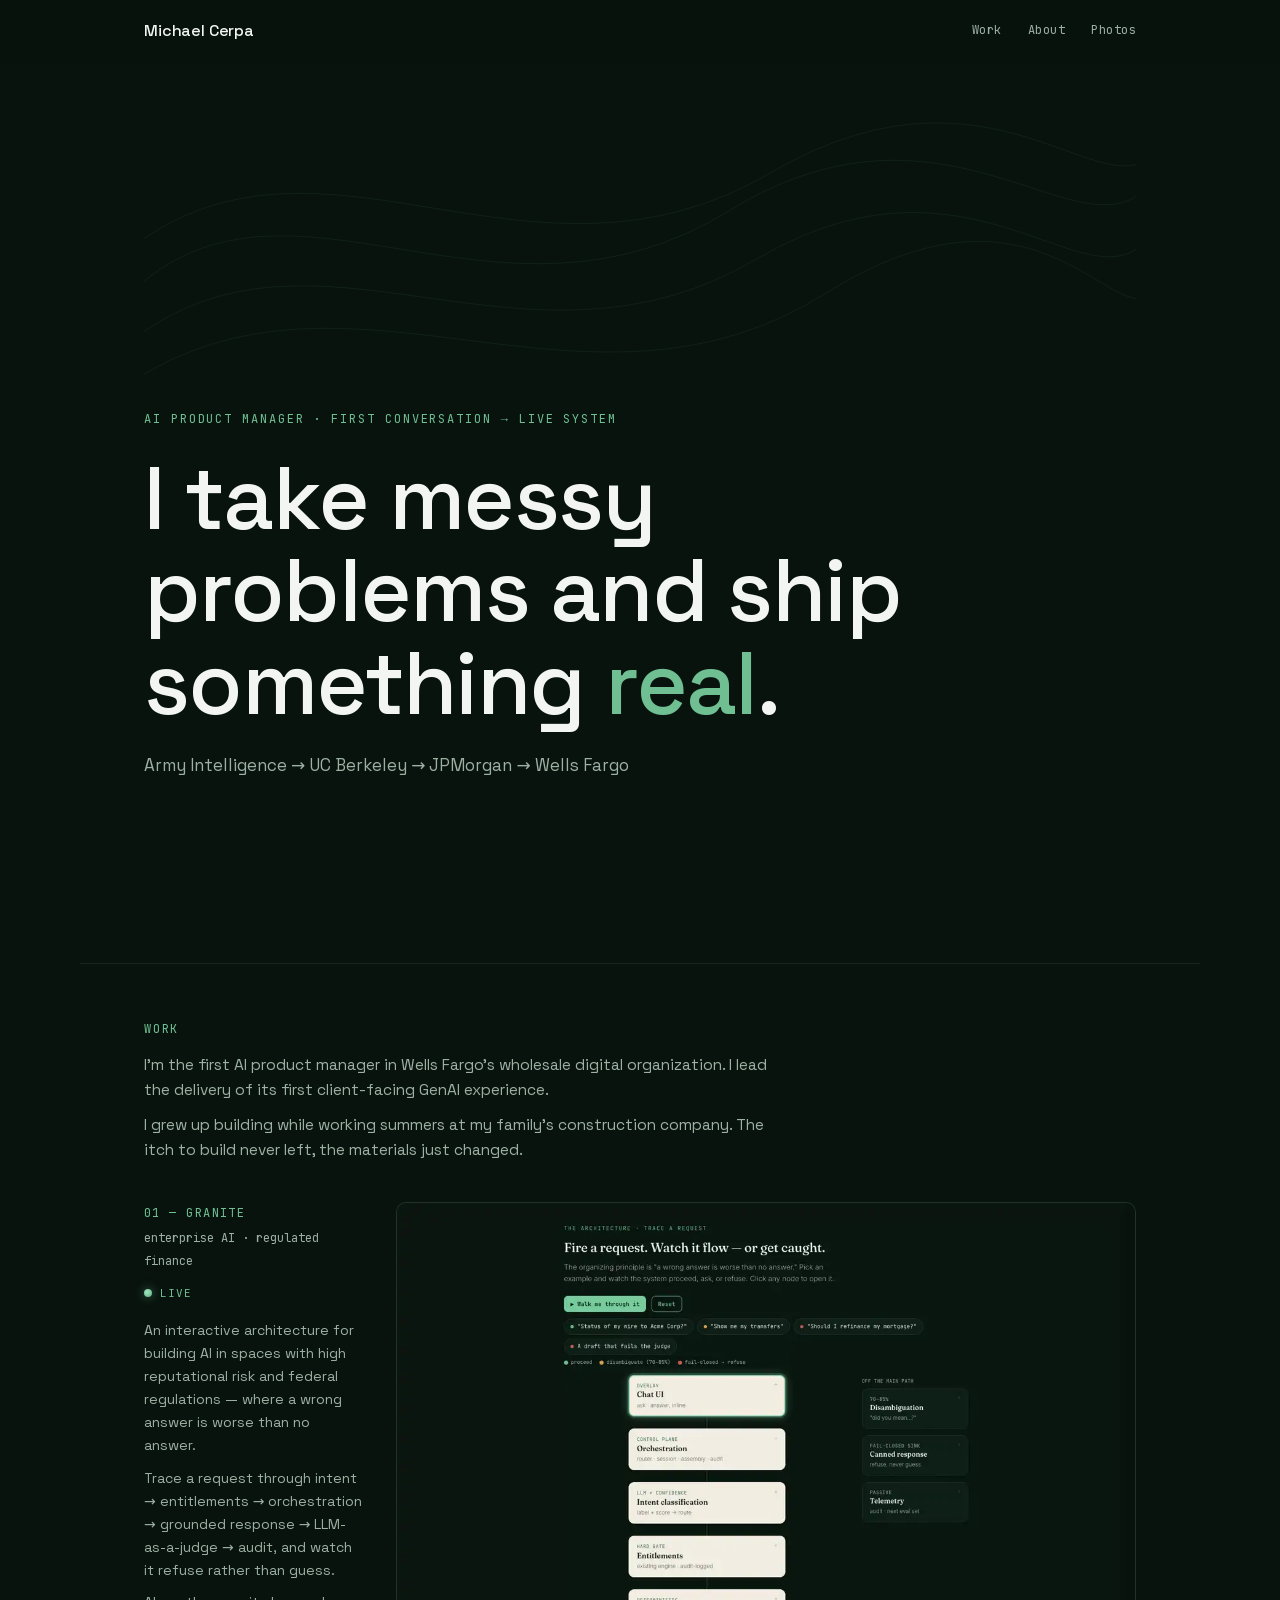
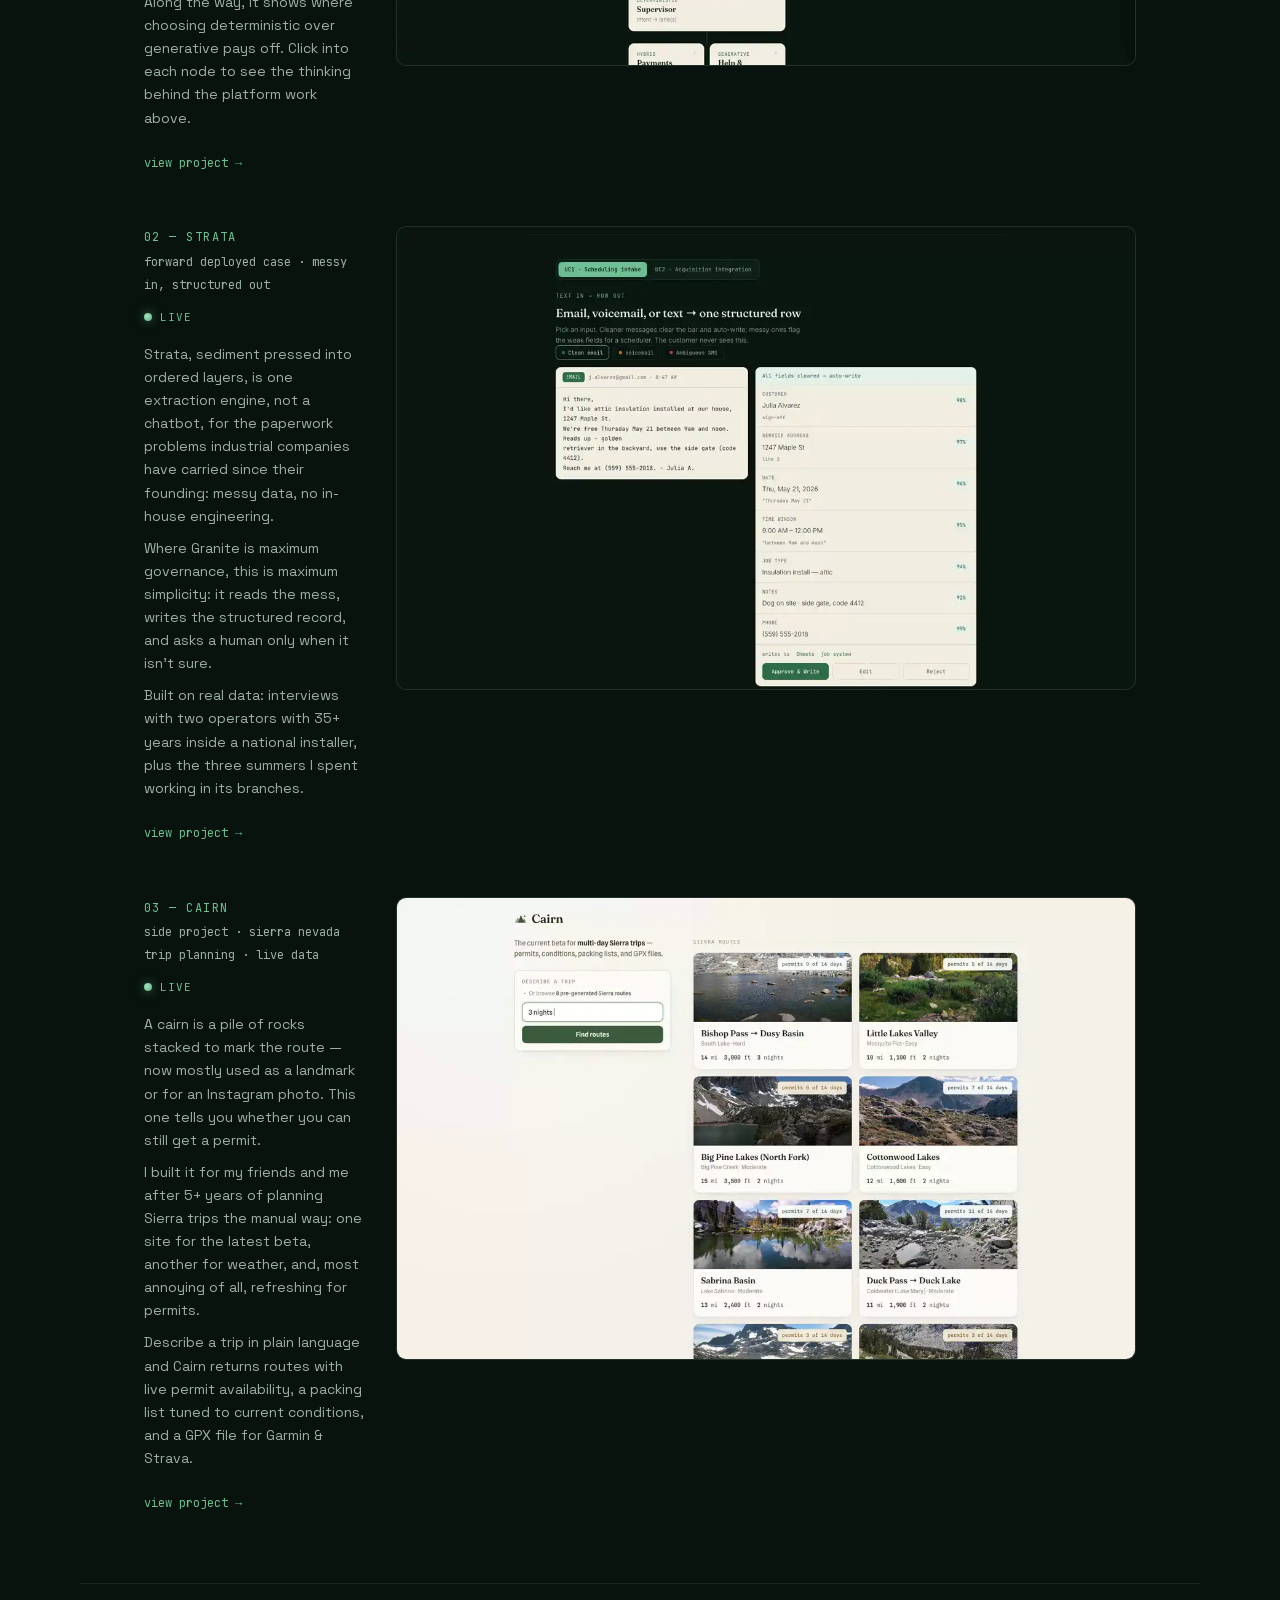
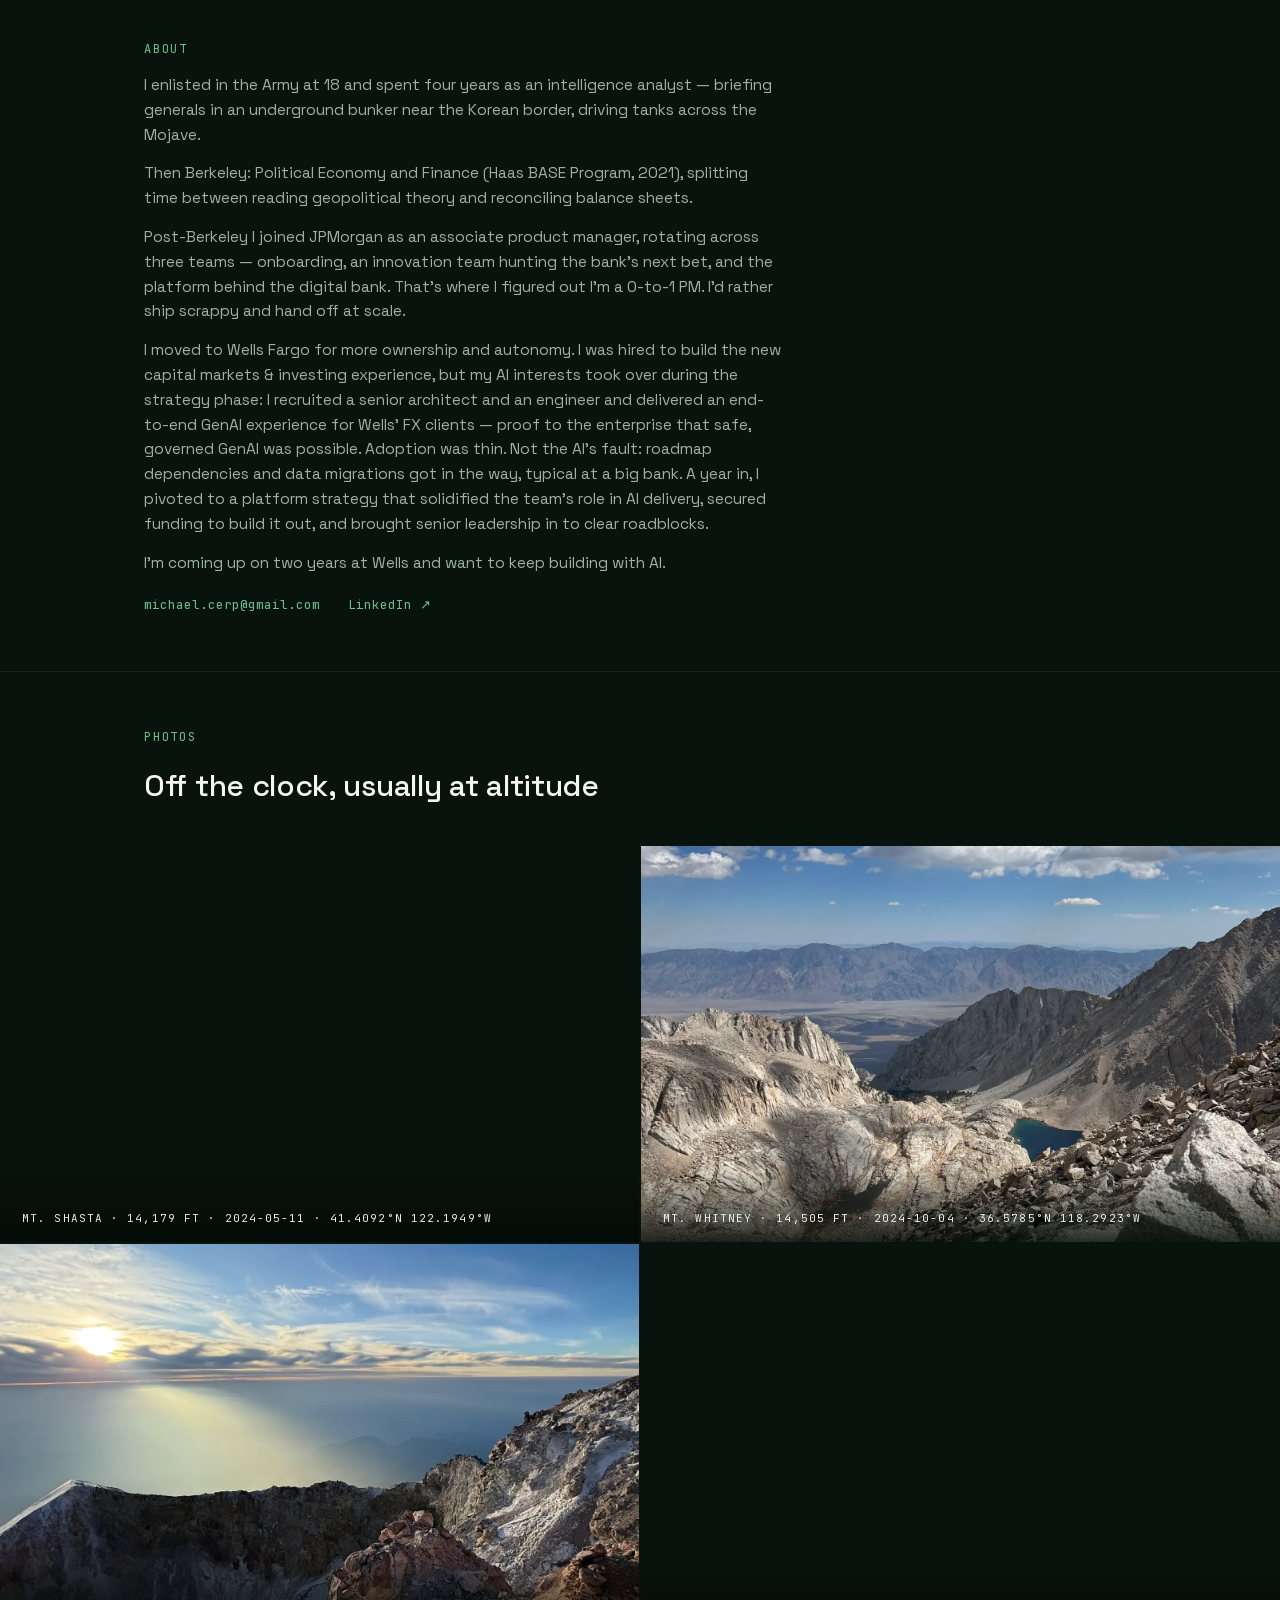
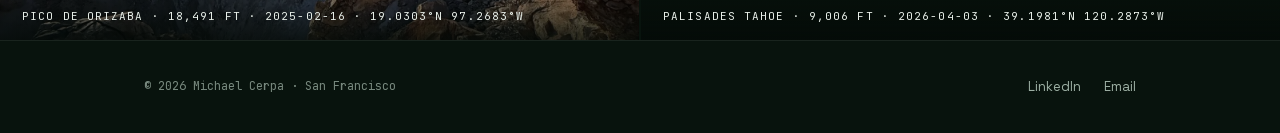
==== index.html @ dfd67c0b "Update index.html" ====
<!DOCTYPE html>
<html lang="en">
<head>
  <meta charset="UTF-8">
  <meta name="viewport" content="width=device-width, initial-scale=1.0">
  <title>Michael Cerpa — AI Product Manager</title>
  <meta name="description" content="AI Product Manager shipping 0-to-1 in regulated finance. Army Intelligence → UC Berkeley → JPMorgan → Wells Fargo. Live, clickable projects — not slideware.">
  <meta name="theme-color" content="#08130D">

  <link rel="icon" type="image/png" sizes="48x48" href="favicon.png">
  <link rel="apple-touch-icon" href="apple-touch-icon.png">

  <meta property="og:type" content="website">
  <meta property="og:site_name" content="Michael Cerpa">
  <meta property="og:title" content="Michael Cerpa — AI Product Manager">
  <meta property="og:description" content="I take messy problems and ship something real. Live projects from regulated-finance AI and the Sierra backcountry.">
  <meta property="og:url" content="https://mcerpa.com/">
  <meta property="og:image" content="https://mcerpa.com/og.png">
  <meta property="og:image:width" content="1200">
  <meta property="og:image:height" content="630">
  <meta name="twitter:card" content="summary_large_image">
  <meta name="twitter:title" content="Michael Cerpa — AI Product Manager">
  <meta name="twitter:description" content="I take messy problems and ship something real. Live projects from regulated-finance AI and the Sierra backcountry.">
  <meta name="twitter:image" content="https://mcerpa.com/og.png">

  <link rel="preload" href="fonts/SpaceGrotesk-var.woff2" as="font" type="font/woff2" crossorigin>
  <link rel="preload" href="fonts/JetBrainsMono-var.woff2" as="font" type="font/woff2" crossorigin>
  <link rel="stylesheet" href="styles.css">
</head>
<body>

<nav class="nav up d4" id="nav">
  <div class="row">
    <a href="#top" class="brand">Michael Cerpa</a>
    <div class="nav-links">
      <a href="#work">Work</a>
      <a href="#about">About</a>
      <a href="#photos">Photos</a>
      <!-- Resume link lands here once the web-safe PDF exists (BACKLOG.md) -->
    </div>
  </div>
</nav>

<header class="hero wrap" id="top">
  <svg class="topo" viewBox="0 0 1440 420" aria-hidden="true" preserveAspectRatio="xMidYMin slice">
    <path d="M-20,320 C250,110 550,400 890,200 S1400,330 1480,130" fill="none" stroke="#6FBF93" stroke-width="1"/>
    <path d="M-20,380 C300,170 640,470 990,250 S1430,380 1490,210" fill="none" stroke="#6FBF93" stroke-width="1"/>
    <path d="M-20,250 C210,30 510,340 850,130 S1390,250 1480,60" fill="none" stroke="#6FBF93" stroke-width="1"/>
    <path d="M-20,185 C260,-30 560,280 910,75 S1420,185 1490,10" fill="none" stroke="#6FBF93" stroke-width="1"/>
  </svg>

  <div class="eyebrow up d1">AI Product Manager · First conversation → live system</div>
  <h1 class="up d2">I take messy problems and ship something <span class="acc">real</span>.</h1>
  <p class="sub up d3">Army Intelligence → UC Berkeley → JPMorgan → Wells Fargo</p>

  <p class="tick up d3" id="tick" hidden>
    <span class="beacon" aria-hidden="true"></span>
    <span><span id="tickText"></span><span class="cursor" aria-hidden="true">▋</span></span>
  </p>
</header>

<main>
  <section class="block wrap" id="work">
    <h2 class="kicker">Work</h2>
    <p class="lead">I'm the first AI product manager in Wells Fargo's wholesale digital organization. I lead the delivery of its first client-facing GenAI experience.</p>
    <p class="lead">I grew up building while working summers at my family's construction company. The itch to build never left, the materials just changed.</p>

    <article class="stage">
      <div class="rail">
        <div class="idx">01 — Granite</div>
        <div class="cats">enterprise AI · regulated finance</div>
        <span class="livetag"><span class="dot" aria-hidden="true"></span>live</span>
        <div class="blurb">
          <p>An interactive architecture for building AI in spaces with high reputational risk and federal regulations — where a wrong answer is worse than no answer.</p>
          <p>Trace a request through intent → entitlements → orchestration → grounded response → LLM-as-a-judge → audit, and watch it refuse rather than guess.</p>
          <p>Along the way, it shows where choosing deterministic over generative pays off. Click into each node to see the thinking behind the platform work above.</p>
        </div>
        <a class="openlink" href="/granite/" data-fallback="https://granite-gilt-zeta.vercel.app">view project <span class="arrow">→</span></a>
      </div>
      <a class="stageshot" href="/granite/" data-fallback="https://granite-gilt-zeta.vercel.app" aria-label="Open Granite">
        <picture>
          <source srcset="assets/granite-anim.webp" media="(prefers-reduced-motion: no-preference)">
          <img src="assets/granite.webp" alt="Granite — the architecture tracing a request" loading="lazy" decoding="async" width="1200" height="750">
        </picture>
      </a>
    </article>

    <article class="stage">
      <div class="rail">
        <div class="idx">02 — Strata</div>
        <div class="cats">forward deployed case · messy in, structured out</div>
        <span class="livetag"><span class="dot" aria-hidden="true"></span>live</span>
        <div class="blurb">
          <p>Strata, sediment pressed into ordered layers, is one extraction engine, not a chatbot, for the paperwork problems industrial companies have carried since their founding: messy data, no in-house engineering.</p>
          <p>Where Granite is maximum governance, this is maximum simplicity: it reads the mess, writes the structured record, and asks a human only when it isn't sure.</p>
          <p>Built on real data: interviews with two operators with 35+ years inside a national installer, plus the three summers I spent working in its branches.</p>
        </div>
        <a class="openlink" href="/strata/" data-fallback="https://strata-phi-ochre.vercel.app">view project <span class="arrow">→</span></a>
      </div>
      <a class="stageshot" href="/strata/" data-fallback="https://strata-phi-ochre.vercel.app" aria-label="Open Strata">
        <picture>
          <source srcset="assets/strata-anim.webp" media="(prefers-reduced-motion: no-preference)">
          <img src="assets/strata.webp" alt="Strata — switching from scheduling intake to acquisition integration" loading="lazy" decoding="async" width="1200" height="750">
        </picture>
      </a>
    </article>

    <article class="stage">
      <div class="rail">
        <div class="idx">03 — Cairn</div>
        <div class="cats">side project · sierra nevada trip planning · live data</div>
        <span class="livetag"><span class="dot" aria-hidden="true"></span>live</span>
        <div class="blurb">
          <p>A cairn is a pile of rocks stacked to mark the route — now mostly used as a landmark or for an Instagram photo. This one tells you whether you can still get a permit.</p>
          <p>I built it for my friends and me after 5+ years of planning Sierra trips the manual way: one site for the latest beta, another for weather, and, most annoying of all, refreshing for permits.</p>
          <p>Describe a trip in plain language and Cairn returns routes with live permit availability, a packing list tuned to current conditions, and a GPX file for Garmin &amp; Strava.</p>
        </div>
        <a class="openlink" href="/cairn/" data-fallback="https://cairn-weld.vercel.app">view project <span class="arrow">→</span></a>
      </div>
      <a class="stageshot" href="/cairn/" data-fallback="https://cairn-weld.vercel.app" aria-label="Open Cairn">
        <picture>
          <source srcset="assets/cairn-anim.webp" media="(prefers-reduced-motion: no-preference)">
          <img src="assets/cairn.webp" alt="Cairn — typing a trip request and opening a matched route" loading="lazy" decoding="async" width="1200" height="750">
        </picture>
      </a>
    </article>
  </section>

  <section class="block wrap" id="about">
    <h2 class="kicker">About</h2>
    <div class="prose">
      <p>I enlisted in the Army at 18 and spent four years as an intelligence analyst — briefing generals in an underground bunker near the Korean border, driving tanks across the Mojave.</p>
      <p>Then Berkeley: Political Economy and Finance (Haas BASE Program, 2021), splitting time between reading geopolitical theory and reconciling balance sheets.</p>
      <p>Post-Berkeley I joined JPMorgan as an associate product manager, rotating across three teams — onboarding, an innovation team hunting the bank's next bet, and the platform behind the digital bank. That's where I figured out I'm a 0-to-1 PM. I'd rather ship scrappy and hand off at scale.</p>
      <p>I moved to Wells Fargo for more ownership and autonomy. I was hired to build the new capital markets &amp; investing experience, but my AI interests took over during the strategy phase: I recruited a senior architect and an engineer and delivered an end-to-end GenAI experience for Wells' FX clients — proof to the enterprise that safe, governed GenAI was possible. Adoption was thin. Not the AI's fault: roadmap dependencies and data migrations got in the way, typical at a big bank. A year in, I pivoted to a platform strategy that solidified the team's role in AI delivery, secured funding to build it out, and brought senior leadership in to clear roadblocks.</p>
      <p>I'm coming up on two years at Wells and want to keep building with AI.</p>
    </div>
    <p class="contact">
      <a href="mailto:michael.cerp@gmail.com">michael.cerp@gmail.com</a>
      <a href="https://www.linkedin.com/in/michaelanthonycerpa/">LinkedIn ↗</a>
    </p>
  </section>

  <section class="block" id="photos">
    <div class="wrap">
      <div class="kicker">Photos</div>
      <h2>Off the clock, usually at altitude</h2>
    </div>
    <div class="breaks">
      <figure class="break">
        <img src="photos/shasta.webp" alt="Summit ridge of Mt. Shasta" loading="lazy" decoding="async">
        <figcaption>Mt. Shasta · 14,179 ft · 2024-05-11 · 41.4092°N 122.1949°W</figcaption>
      </figure>
      <figure class="break">
        <img src="photos/whitney.webp" alt="Mt. Whitney" loading="lazy" decoding="async">
        <figcaption>Mt. Whitney · 14,505 ft · 2024-10-04 · 36.5785°N 118.2923°W</figcaption>
      </figure>
      <figure class="break">
        <img src="photos/pico.webp" alt="Crater of Pico de Orizaba" loading="lazy" decoding="async">
        <figcaption>Pico de Orizaba · 18,491 ft · 2025-02-16 · 19.0303°N 97.2683°W</figcaption>
      </figure>
      <figure class="break">
        <img src="photos/palisades.webp" alt="Palisades Tahoe" loading="lazy" decoding="async">
        <figcaption>Palisades Tahoe · 9,006 ft · 2026-04-03 · 39.1981°N 120.2873°W</figcaption>
      </figure>
    </div>
  </section>
</main>

<footer>
  <div class="row">
    <span class="fl">© 2026 Michael Cerpa · San Francisco</span>
    <span>
      <a href="https://www.linkedin.com/in/michaelanthonycerpa/">LinkedIn</a>
      <a href="mailto:michael.cerp@gmail.com">Email</a>
    </span>
  </div>
</footer>

<script>
(function () {
  const nav = document.getElementById("nav");
  addEventListener("scroll", () => nav.classList.toggle("scrolled", scrollY > 20), { passive: true });

  // local file preview can't use the /granite/ rewrites — fall back to the deploy URLs
  if (location.protocol === "file:") {
    document.querySelectorAll("[data-fallback]").forEach(a => a.href = a.dataset.fallback);
  }

  // email → "copied" (falls back to a normal mailto if the clipboard is unavailable)
  const em = document.querySelector('.contact a[href^="mailto:"]');
  if (em) em.addEventListener("click", e => {
    if (!navigator.clipboard) return;
    e.preventDefault();
    navigator.clipboard.writeText("michael.cerp@gmail.com").then(() => {
      const t = em.textContent;
      em.textContent = "copied ✓";
      setTimeout(() => em.textContent = t, 1600);
    }).catch(() => { location.href = em.href; });
  });

  /* Live tick — San Francisco weather, straight from NOAA (where I live).
     Fetched by the visitor's own browser; if it can't be fetched, the line
     hides. Never faked. */
  const tick = document.getElementById("tick");
  const tickText = document.getElementById("tickText");
  const reduced = matchMedia("(prefers-reduced-motion: reduce)").matches;
  const FORECAST = "https://api.weather.gov/gridpoints/MTR/85,105/forecast"; // SF, resolved once
  let lastChecked = 0;

  function ago() {
    const m = Math.round((Date.now() - lastChecked) / 60000);
    return m < 1 ? "updated just now" : `updated ${m}m ago`;
  }

  function typeOut(line) {
    tick.hidden = false;
    if (reduced) { tickText.textContent = line; return; }
    tickText.textContent = "";
    let i = 0;
    (function step() {
      if (i <= line.length) {
        tickText.textContent = line.slice(0, i++);
        setTimeout(step, 26);
      }
    })();
  }

  let current = "";
  async function refresh(first) {
    let p = null;
    try {
      const r = await fetch(FORECAST, { signal: AbortSignal.timeout(8000) });
      if (r.ok) p = (await r.json()).properties.periods[0];
    } catch (e) {}
    if (!p) { if (first) tick.hidden = true; return; } // no data — say nothing
    lastChecked = Date.now();
    const line = `san francisco — ${p.temperature}°F · ${p.shortForecast.toLowerCase()} · NOAA · `;
    if (first) { typeOut(line + ago()); }
    else if (line !== current) {
      tickText.textContent = line + ago();
      tick.classList.add("flash");
      tick.addEventListener("animationend", () => tick.classList.remove("flash"), { once: true });
    }
    current = line;
  }

  refresh(true);
  setInterval(() => refresh(false), 15 * 60 * 1000);
  setInterval(() => { if (!tick.hidden && current) tickText.textContent = current + ago(); }, 60 * 1000);
})();
</script>

</body>
</html>
---- styles.css ----
/* =====================================================================
   styles.css — Direction A+B "Operator with field-log texture".
   Plan of record: ../REBUILD-PLAN.md (private master folder).
   Tokens live in :root.
   ===================================================================== */

@font-face{
  font-family:'Space Grotesk';
  src:url('fonts/SpaceGrotesk-var.woff2') format('woff2');
  font-weight:300 700;font-display:swap;
}
@font-face{
  font-family:'JetBrains Mono';
  src:url('fonts/JetBrainsMono-var.woff2') format('woff2');
  font-weight:100 800;font-display:swap;
}

:root{
  --bg:        #08130D;   /* green-tinted near-black */
  --panel:     #0B1A12;
  --ink:       #F2F5F1;
  --ink-soft:  #9DB0A4;
  --accent:    #6FBF93;
  --accent-deep:#2F6B49;
  --rule:      rgba(255,255,255,.07);
  --rule-strong:rgba(255,255,255,.10);
  --sans: 'Space Grotesk', ui-sans-serif, system-ui, sans-serif;
  --mono: 'JetBrains Mono', ui-monospace, monospace;
  --ease-out-soft: cubic-bezier(.25,.8,.25,1);   /* the house ease */
}

*{box-sizing:border-box;margin:0;padding:0}
html{scroll-behavior:smooth;scroll-padding-top:76px}
@media(prefers-reduced-motion:reduce){html{scroll-behavior:auto}}
@view-transition{navigation:auto}

body{background:var(--bg);color:var(--ink);font-family:var(--sans);font-weight:400;
     line-height:1.6;-webkit-font-smoothing:antialiased;overflow-x:clip}
.wrap{max-width:1120px;margin:0 auto;padding:0 clamp(28px,5vw,72px)}
:focus-visible{outline:2px solid var(--accent);outline-offset:2px}

/* ---------- nav (quiet glass) ---------- */
.nav{position:sticky;top:0;z-index:50;background:rgba(8,19,13,.82);
     backdrop-filter:blur(12px);-webkit-backdrop-filter:blur(12px);
     border-bottom:1px solid transparent;transition:border-color .3s var(--ease-out-soft)}
.nav.scrolled{border-bottom-color:rgba(111,191,147,.14)}
.nav .row{display:flex;align-items:center;justify-content:space-between;height:62px;
          max-width:1120px;margin:0 auto;padding:0 clamp(28px,5vw,72px)}
.brand{font-size:16px;font-weight:500;color:var(--ink);text-decoration:none;letter-spacing:-.01em}
.nav-links{display:flex;gap:26px;align-items:center;font-family:var(--mono);font-size:12px;
           letter-spacing:.04em}
.nav-links a{color:var(--ink-soft);text-decoration:none;transition:color .2s var(--ease-out-soft);
              padding:13px 5px;margin:-13px -5px}
.nav-links a:hover{color:var(--ink)}

/* ---------- hero ---------- */
.hero{min-height:100vh;min-height:100dvh;display:flex;flex-direction:column;
      justify-content:center;position:relative;padding-top:0;padding-bottom:14vh}
.topo{position:absolute;top:0;left:0;width:100%;opacity:.11;pointer-events:none}
.hero>*{position:relative}
.eyebrow{font-family:var(--mono);font-size:12px;letter-spacing:.16em;text-transform:uppercase;
         color:var(--accent);margin-bottom:24px}
.hero h1{font-size:clamp(40px,7vw,88px);line-height:1.05;font-weight:500;
         letter-spacing:-.018em;max-width:16ch;color:var(--ink)}
.hero h1 .acc{color:var(--accent)}
.hero .sub{margin-top:22px;font-size:17px;color:var(--ink-soft);max-width:56ch}

/* live tick — the one living element; hidden unless the data is real */
.tick{margin-top:30px;font-family:var(--mono);font-size:13px;color:var(--accent);
      display:flex;align-items:flex-start;gap:10px;min-height:20px;line-height:1.6}
.tick[hidden]{display:none}
.beacon{width:8px;height:8px;border-radius:50%;flex:none;margin-top:6px;
        background:radial-gradient(circle at 38% 38%, #A8E4C3, var(--accent) 70%);
        box-shadow:0 0 10px rgba(111,191,147,.5);
        animation:breathe 3.5s var(--ease-out-soft) infinite}
@keyframes breathe{0%,100%{transform:scale(1)}50%{transform:scale(1.12)}}
.cursor{animation:blink 1.1s step-end infinite;font-weight:700}
@keyframes blink{50%{opacity:0}}
.tick.flash{animation:tickflash 1.2s var(--ease-out-soft) 1}
@keyframes tickflash{20%{color:#C9F0DB}}

/* arrival choreography — layers, ≤.8s total, garnish not gate */
.up{animation:fadeUp .7s var(--ease-out-soft) both}
.d1{animation-delay:.1s}.d2{animation-delay:.22s}.d3{animation-delay:.34s}.d4{animation-delay:.46s}
@keyframes fadeUp{from{opacity:0;transform:translateY(10px)}to{opacity:1;transform:none}}
@media(prefers-reduced-motion:reduce){
  .up{animation:none}
  .beacon{animation:none}
  .cursor{animation:none;opacity:0}
}

/* ---------- sections ---------- */
section.block{padding-top:56px;padding-bottom:56px;border-top:1px solid var(--rule)}
.kicker,.block h2.kicker{font-family:var(--mono);font-size:12px;font-weight:400;
        letter-spacing:.15em;text-transform:uppercase;color:var(--accent);margin-bottom:14px}
.block h2{font-size:30px;font-weight:500;letter-spacing:-.01em;margin-bottom:10px}
.block .lead{color:var(--ink-soft);max-width:64ch;font-size:15.5px}
.block .lead+.lead{margin-top:10px}
/* about */
.prose{max-width:64ch}
.prose p{color:var(--ink-soft);font-size:15.5px;margin-bottom:14px}
.contact{margin-top:20px;font-family:var(--mono);font-size:12.5px}
.contact a{color:var(--accent);text-decoration:none;margin-right:20px}
.contact a:hover{color:#C9F0DB}

/* photo breaks — full-bleed, data always visible (the flip cards are dead) */
#photos{padding-bottom:0}
.breaks{margin-top:36px;display:grid;grid-template-columns:1fr 1fr;gap:2px}
.break{position:relative;height:clamp(300px,44vh,470px);overflow:hidden;margin:0}
.break img{width:100%;height:100%;object-fit:cover;display:block}
.break figcaption{position:absolute;left:0;right:0;bottom:0;padding:46px 22px 14px;
  background:linear-gradient(transparent,rgba(4,10,7,.84));font-family:var(--mono);
  font-size:11px;letter-spacing:.1em;text-transform:uppercase;color:#E8EFE9}
@media(max-width:760px){
  .breaks{grid-template-columns:1fr}
  .break{height:clamp(240px,36vh,340px)}
}

/* ---------- work stages ---------- */
.stage{display:grid;grid-template-columns:220px minmax(0,1fr);gap:32px;align-items:start;
       margin-top:40px}
.rail{font-family:var(--mono);font-size:12px;line-height:1.9;color:var(--ink-soft)}
.rail .idx{color:var(--accent);letter-spacing:.12em;text-transform:uppercase}
.rail .cats{margin-top:2px}
.livetag{display:inline-flex;align-items:center;gap:8px;margin-top:10px;color:var(--accent);
         font-size:11px;letter-spacing:.08em;text-transform:uppercase}
.livetag .dot{width:8px;height:8px;border-radius:50%;flex:none;
              background:radial-gradient(circle at 38% 38%, #A8E4C3, var(--accent) 70%);
              box-shadow:0 0 10px rgba(111,191,147,.55);
              animation:breathe 3.5s var(--ease-out-soft) infinite}
.rail .blurb{font-family:var(--sans);font-size:14px;line-height:1.65;margin-top:14px;
             color:var(--ink-soft)}
.rail .blurb p{margin:0 0 9px}
.rail .blurb p:last-child{margin-bottom:0}
.openlink{display:inline-flex;align-items:center;gap:7px;margin-top:10px;padding:12px 0;
          color:var(--accent);text-decoration:none}
.openlink .arrow{transition:transform .15s var(--ease-out-soft)}
.openlink:hover .arrow{transform:translateX(3px)}
.stageshot{display:block;border:1px solid var(--rule-strong);border-radius:10px;
           overflow:hidden;background:var(--panel);line-height:0}
.stageshot img{width:100%;height:auto;display:block;
               transition:transform .35s var(--ease-out-soft)}
.stageshot:hover img{transform:scale(1.012)}
@media(prefers-reduced-motion:reduce){
  .stageshot img{transition:none}
  .openlink .arrow{transition:none}
  .livetag .dot{animation:none}
}

/* ---------- footer ---------- */
footer{border-top:1px solid var(--rule);padding:36px 0;color:var(--ink-soft);font-size:13px}
footer .row{max-width:1120px;margin:0 auto;padding:0 clamp(28px,5vw,72px);display:flex;
            justify-content:space-between;flex-wrap:wrap;gap:14px}
footer .fl{font-family:var(--mono);font-size:12px;opacity:.75}
footer a{color:var(--ink-soft);text-decoration:none;margin-left:20px}
footer a:hover{color:var(--accent)}

/* scroll-driven reveals — progressive enhancement (Chromium + Safari; others
   simply see the content). Compositor-thread, no JS, no library. */
@supports (animation-timeline: view()) {
  @media (prefers-reduced-motion: no-preference) {
    .stage, .prose, .contact, .break {
      animation: rise linear both;
      animation-timeline: view();
      animation-range: entry 0% entry 55%;
    }
  }
}
@keyframes rise{from{opacity:0;transform:translateY(16px)}to{opacity:1;transform:none}}

/* ---------- small screens ---------- */
@media(max-width:760px){
  .stage{grid-template-columns:1fr;gap:18px;margin-top:40px}
}
@media(max-width:560px){
  .wrap{padding:0 22px}
  .nav .row{padding:0 22px}
  .nav-links{gap:14px;font-size:11px}
  .hero h1{font-size:clamp(34px,9.5vw,44px)}
  .tick{font-size:12px}
  footer .row{padding:0 22px}
}
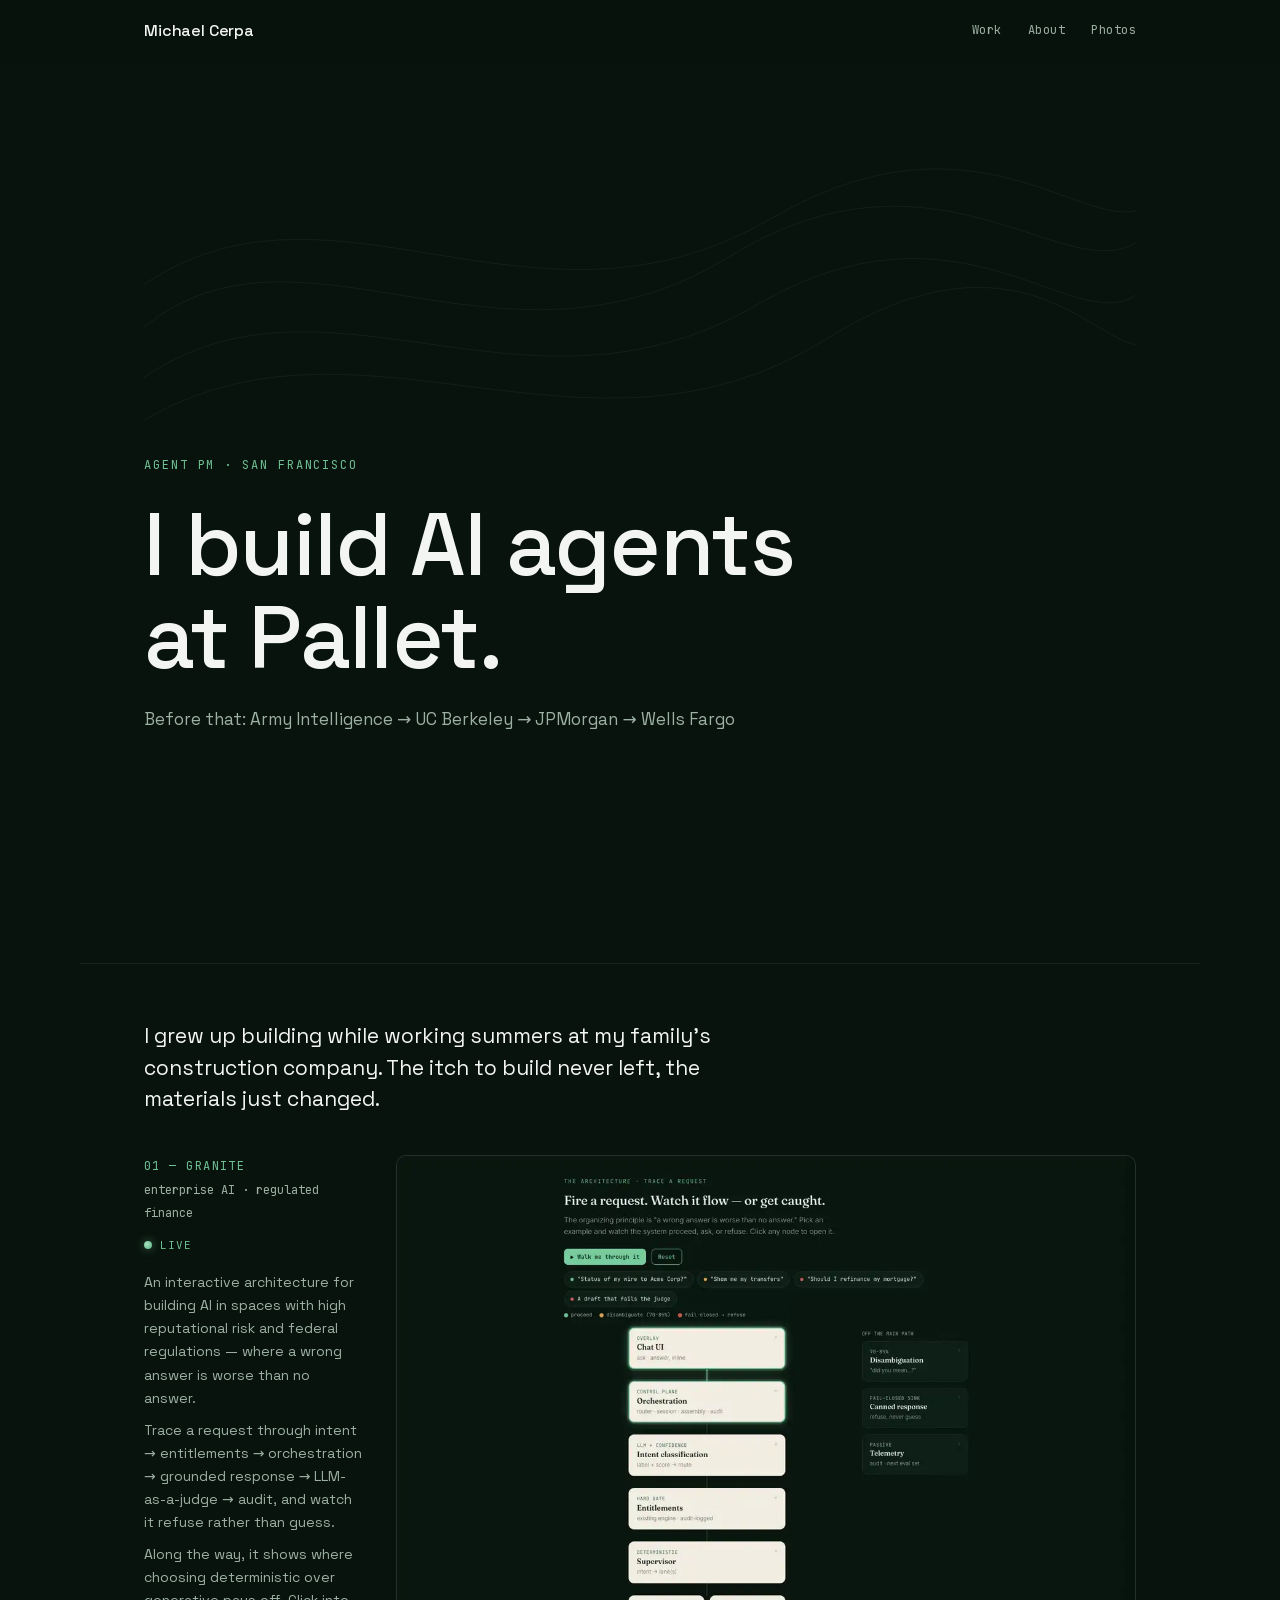
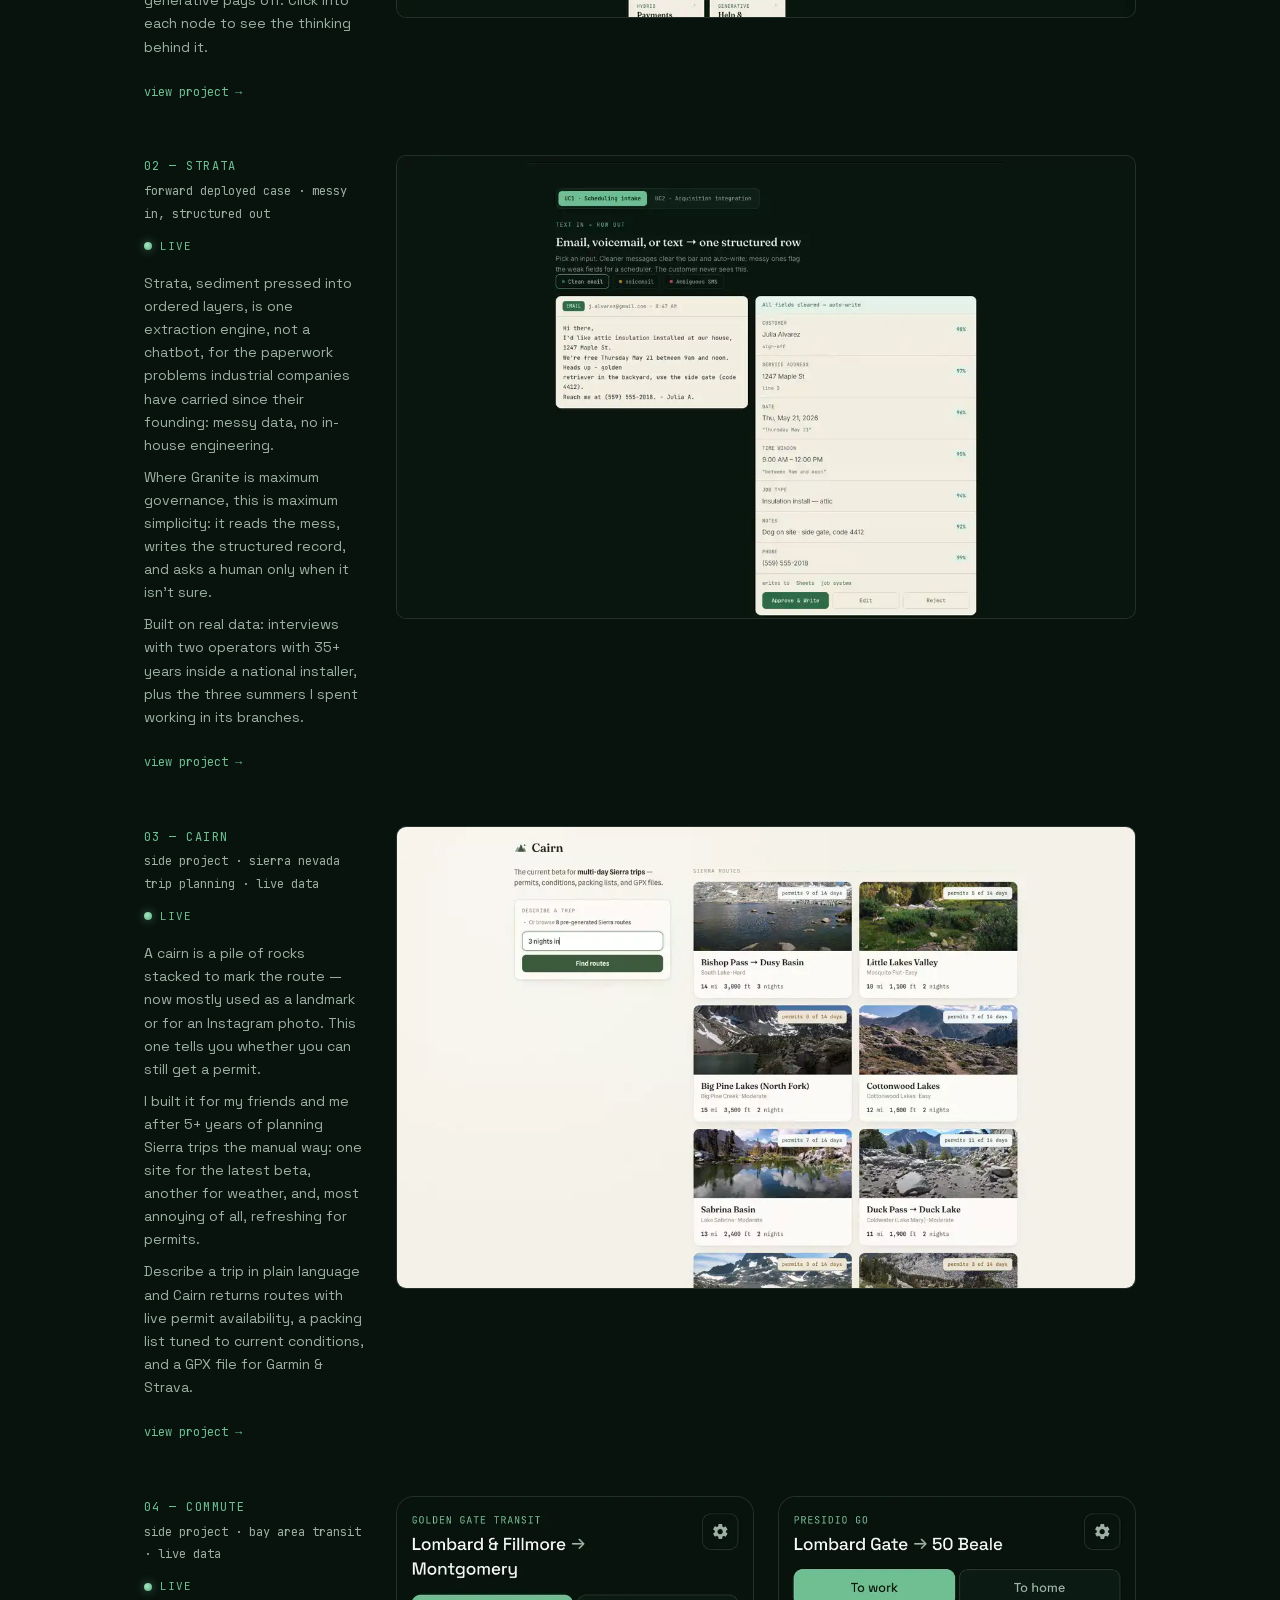
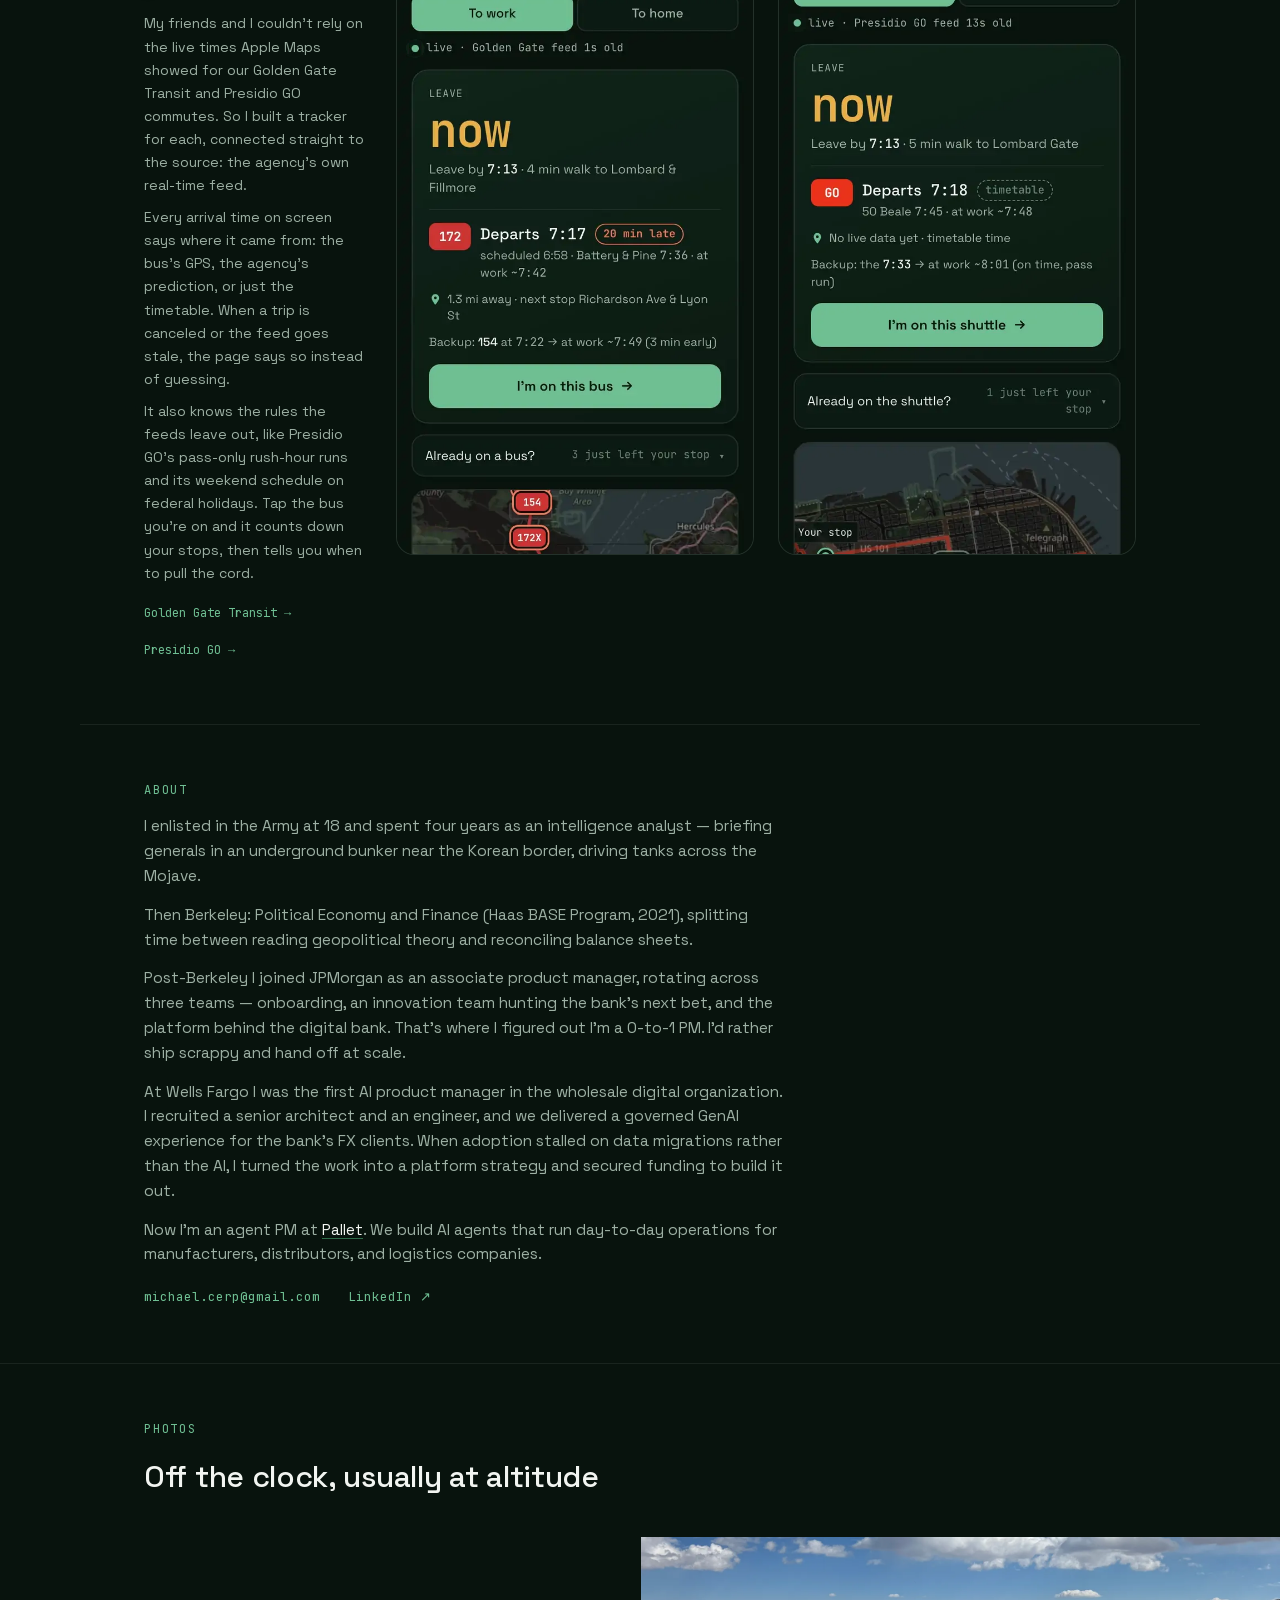
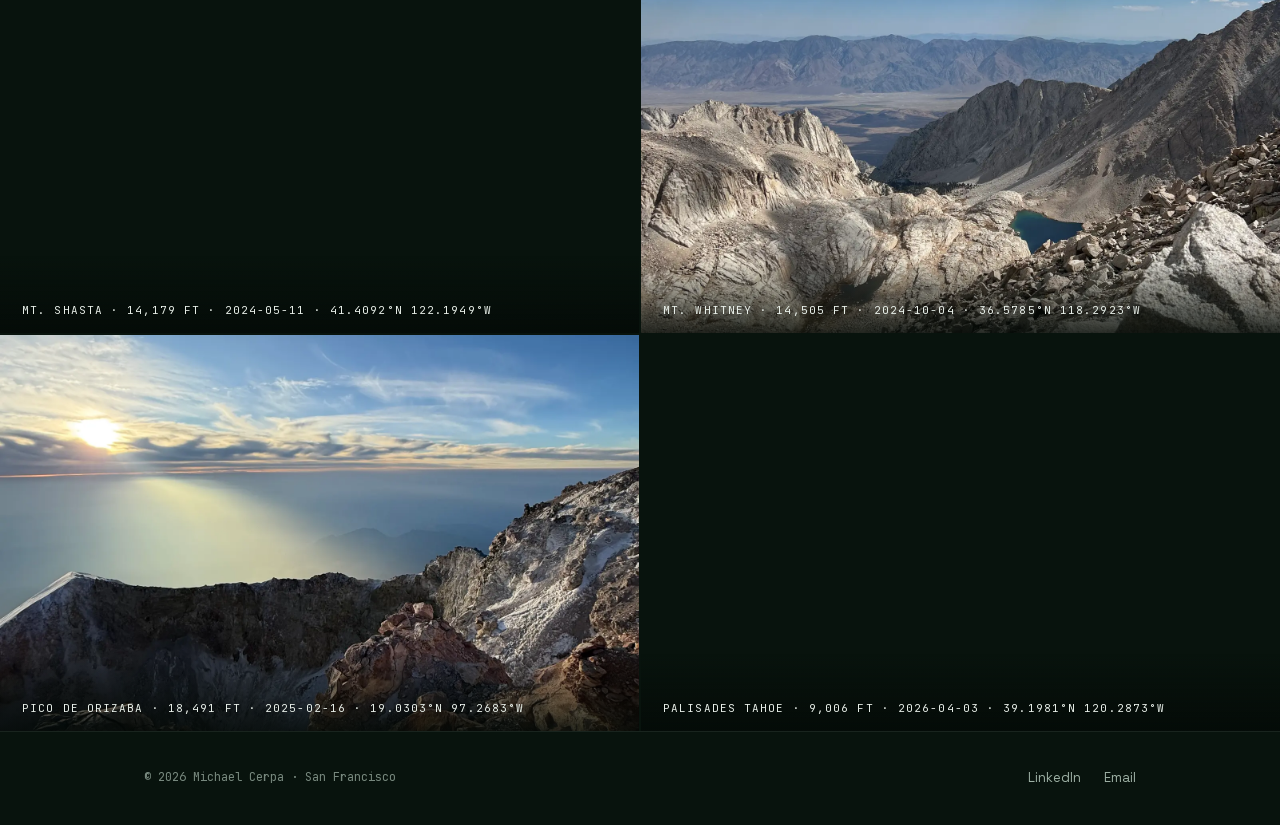
==== commit 885bede5: "Site refresh: Pallet hero, Commute card, About rewrite - Hero: the slogan is replaced with a plain f" ====
--- a/index.html
+++ b/index.html
@@ -3,8 +3,8 @@
 <head>
   <meta charset="UTF-8">
   <meta name="viewport" content="width=device-width, initial-scale=1.0">
-  <title>Michael Cerpa — AI Product Manager</title>
-  <meta name="description" content="AI Product Manager shipping 0-to-1 in regulated finance. Army Intelligence → UC Berkeley → JPMorgan → Wells Fargo. Live, clickable projects — not slideware.">
+  <title>Michael Cerpa — Agent PM</title>
+  <meta name="description" content="Michael Cerpa builds AI agents at Pallet. Before that: Army Intelligence, UC Berkeley, JPMorgan, Wells Fargo. Live projects you can open and use.">
   <meta name="theme-color" content="#08130D">
 
   <link rel="icon" type="image/png" sizes="48x48" href="favicon.png">
@@ -12,15 +12,15 @@
 
   <meta property="og:type" content="website">
   <meta property="og:site_name" content="Michael Cerpa">
-  <meta property="og:title" content="Michael Cerpa — AI Product Manager">
-  <meta property="og:description" content="I take messy problems and ship something real. Live projects from regulated-finance AI and the Sierra backcountry.">
+  <meta property="og:title" content="Michael Cerpa — Agent PM at Pallet">
+  <meta property="og:description" content="I build AI agents at Pallet. Live projects: enterprise AI, Sierra trip planning, and Bay Area transit.">
   <meta property="og:url" content="https://mcerpa.com/">
   <meta property="og:image" content="https://mcerpa.com/og.png">
   <meta property="og:image:width" content="1200">
   <meta property="og:image:height" content="630">
   <meta name="twitter:card" content="summary_large_image">
-  <meta name="twitter:title" content="Michael Cerpa — AI Product Manager">
-  <meta name="twitter:description" content="I take messy problems and ship something real. Live projects from regulated-finance AI and the Sierra backcountry.">
+  <meta name="twitter:title" content="Michael Cerpa — Agent PM at Pallet">
+  <meta name="twitter:description" content="I build AI agents at Pallet. Live projects: enterprise AI, Sierra trip planning, and Bay Area transit.">
   <meta name="twitter:image" content="https://mcerpa.com/og.png">
 
   <link rel="preload" href="fonts/SpaceGrotesk-var.woff2" as="font" type="font/woff2" crossorigin>
@@ -49,9 +49,9 @@
     <path d="M-20,185 C260,-30 560,280 910,75 S1420,185 1490,10" fill="none" stroke="#6FBF93" stroke-width="1"/>
   </svg>
 
-  <div class="eyebrow up d1">AI Product Manager · First conversation → live system</div>
-  <h1 class="up d2">I take messy problems and ship something <span class="acc">real</span>.</h1>
-  <p class="sub up d3">Army Intelligence → UC Berkeley → JPMorgan → Wells Fargo</p>
+  <div class="eyebrow up d1">Agent PM · San Francisco</div>
+  <h1 class="up d2">I build AI agents at Pallet.</h1>
+  <p class="sub up d3">Before that: Army&nbsp;Intelligence → UC&nbsp;Berkeley → JPMorgan → Wells&nbsp;Fargo</p>
 
   <p class="tick up d3" id="tick" hidden>
     <span class="beacon" aria-hidden="true"></span>
@@ -60,10 +60,9 @@
 </header>
 
 <main>
-  <section class="block wrap" id="work">
-    <h2 class="kicker">Work</h2>
-    <p class="lead">I'm the first AI product manager in Wells Fargo's wholesale digital organization. I lead the delivery of its first client-facing GenAI experience.</p>
-    <p class="lead">I grew up building while working summers at my family's construction company. The itch to build never left, the materials just changed.</p>
+  <section class="block wrap" id="work" aria-labelledby="work-h">
+    <h2 class="sr-only" id="work-h">Work</h2>
+    <p class="intro">I grew up building while working summers at my family's construction company. The itch to build never left, the materials just changed.</p>
 
     <article class="stage">
       <div class="rail">
@@ -73,7 +72,7 @@
         <div class="blurb">
           <p>An interactive architecture for building AI in spaces with high reputational risk and federal regulations — where a wrong answer is worse than no answer.</p>
           <p>Trace a request through intent → entitlements → orchestration → grounded response → LLM-as-a-judge → audit, and watch it refuse rather than guess.</p>
-          <p>Along the way, it shows where choosing deterministic over generative pays off. Click into each node to see the thinking behind the platform work above.</p>
+          <p>Along the way, it shows where choosing deterministic over generative pays off. Click into each node to see the thinking behind it.</p>
         </div>
         <a class="openlink" href="/granite/" data-fallback="https://granite-gilt-zeta.vercel.app">view project <span class="arrow">→</span></a>
       </div>
@@ -124,6 +123,37 @@
         </picture>
       </a>
     </article>
+
+    <article class="stage">
+      <div class="rail">
+        <div class="idx">04 — Commute</div>
+        <div class="cats">side project · bay area transit · live data</div>
+        <span class="livetag"><span class="dot" aria-hidden="true"></span>live</span>
+        <div class="blurb">
+          <p>My friends and I couldn't rely on the live times Apple Maps showed for our Golden Gate Transit and Presidio GO commutes. So I built a tracker for each, connected straight to the source: the agency's own real-time feed.</p>
+          <p>Every arrival time on screen says where it came from: the bus's GPS, the agency's prediction, or just the timetable. When a trip is canceled or the feed goes stale, the page says so instead of guessing.</p>
+          <p>It also knows the rules the feeds leave out, like Presidio GO's pass-only rush-hour runs and its weekend schedule on federal holidays. Tap the bus you're on and it counts down your stops, then tells you when to pull the cord.</p>
+        </div>
+        <div class="links">
+          <a class="openlink" href="/bus/">Golden Gate Transit <span class="arrow">→</span></a>
+          <a class="openlink" href="/presidio/">Presidio GO <span class="arrow">→</span></a>
+        </div>
+      </div>
+      <div class="phones">
+        <a class="stageshot phone" href="/bus/" aria-label="Open the Golden Gate Transit tracker">
+          <picture>
+            <source srcset="assets/bus-anim.webp" media="(prefers-reduced-motion: no-preference)">
+            <img src="assets/bus.webp" alt="Golden Gate Transit tracker — the next bus and how late it is, then ride mode counting down stops" loading="lazy" decoding="async" width="640" height="1182">
+          </picture>
+        </a>
+        <a class="stageshot phone" href="/presidio/" aria-label="Open the Presidio GO tracker">
+          <picture>
+            <source srcset="assets/presidio-anim.webp" media="(prefers-reduced-motion: no-preference)">
+            <img src="assets/presidio.webp" alt="Presidio GO tracker — the next shuttle, then shuttles moving on the live map" loading="lazy" decoding="async" width="640" height="1182">
+          </picture>
+        </a>
+      </div>
+    </article>
   </section>
 
   <section class="block wrap" id="about">
@@ -132,8 +162,8 @@
       <p>I enlisted in the Army at 18 and spent four years as an intelligence analyst — briefing generals in an underground bunker near the Korean border, driving tanks across the Mojave.</p>
       <p>Then Berkeley: Political Economy and Finance (Haas BASE Program, 2021), splitting time between reading geopolitical theory and reconciling balance sheets.</p>
       <p>Post-Berkeley I joined JPMorgan as an associate product manager, rotating across three teams — onboarding, an innovation team hunting the bank's next bet, and the platform behind the digital bank. That's where I figured out I'm a 0-to-1 PM. I'd rather ship scrappy and hand off at scale.</p>
-      <p>I moved to Wells Fargo for more ownership and autonomy. I was hired to build the new capital markets &amp; investing experience, but my AI interests took over during the strategy phase: I recruited a senior architect and an engineer and delivered an end-to-end GenAI experience for Wells' FX clients — proof to the enterprise that safe, governed GenAI was possible. Adoption was thin. Not the AI's fault: roadmap dependencies and data migrations got in the way, typical at a big bank. A year in, I pivoted to a platform strategy that solidified the team's role in AI delivery, secured funding to build it out, and brought senior leadership in to clear roadblocks.</p>
-      <p>I'm coming up on two years at Wells and want to keep building with AI.</p>
+      <p>At Wells Fargo I was the first AI product manager in the wholesale digital organization. I recruited a senior architect and an engineer, and we delivered a governed GenAI experience for the bank's FX clients. When adoption stalled on data migrations rather than the AI, I turned the work into a platform strategy and secured funding to build it out.</p>
+      <p>Now I'm an agent PM at <a href="https://pallet.com">Pallet</a>. We build AI agents that run day-to-day operations for manufacturers, distributors, and logistics companies.</p>
     </div>
     <p class="contact">
       <a href="mailto:michael.cerp@gmail.com">michael.cerp@gmail.com</a>
--- a/styles.css
+++ b/styles.css
@@ -38,6 +38,8 @@
      line-height:1.6;-webkit-font-smoothing:antialiased;overflow-x:clip}
 .wrap{max-width:1120px;margin:0 auto;padding:0 clamp(28px,5vw,72px)}
 :focus-visible{outline:2px solid var(--accent);outline-offset:2px}
+.sr-only{position:absolute;width:1px;height:1px;margin:-1px;overflow:hidden;
+         clip:rect(0 0 0 0);white-space:nowrap;border:0}
 
 /* ---------- nav (quiet glass) ---------- */
 .nav{position:sticky;top:0;z-index:50;background:rgba(8,19,13,.82);
@@ -61,8 +63,7 @@
 .eyebrow{font-family:var(--mono);font-size:12px;letter-spacing:.16em;text-transform:uppercase;
          color:var(--accent);margin-bottom:24px}
 .hero h1{font-size:clamp(40px,7vw,88px);line-height:1.05;font-weight:500;
-         letter-spacing:-.018em;max-width:16ch;color:var(--ink)}
-.hero h1 .acc{color:var(--accent)}
+         letter-spacing:-.018em;max-width:16ch;color:var(--ink);text-wrap:balance}
 .hero .sub{margin-top:22px;font-size:17px;color:var(--ink-soft);max-width:56ch}
 
 /* live tick — the one living element; hidden unless the data is real */
@@ -94,11 +95,14 @@
 .kicker,.block h2.kicker{font-family:var(--mono);font-size:12px;font-weight:400;
         letter-spacing:.15em;text-transform:uppercase;color:var(--accent);margin-bottom:14px}
 .block h2{font-size:30px;font-weight:500;letter-spacing:-.01em;margin-bottom:10px}
-.block .lead{color:var(--ink-soft);max-width:64ch;font-size:15.5px}
-.block .lead+.lead{margin-top:10px}
+/* work opener — one line, no heading */
+.intro{font-size:clamp(18px,2vw,21px);line-height:1.5;color:var(--ink);max-width:44ch}
 /* about */
 .prose{max-width:64ch}
 .prose p{color:var(--ink-soft);font-size:15.5px;margin-bottom:14px}
+.prose a{color:var(--ink);text-decoration:underline;text-decoration-color:var(--accent-deep);
+         text-underline-offset:3px;transition:text-decoration-color .2s var(--ease-out-soft)}
+.prose a:hover{text-decoration-color:var(--accent)}
 .contact{margin-top:20px;font-family:var(--mono);font-size:12.5px}
 .contact a{color:var(--accent);text-decoration:none;margin-right:20px}
 .contact a:hover{color:#C9F0DB}
@@ -141,6 +145,11 @@
 .stageshot img{width:100%;height:auto;display:block;
                transition:transform .35s var(--ease-out-soft)}
 .stageshot:hover img{transform:scale(1.012)}
+/* phone-first apps: two screens side by side, each opens its own app */
+.links{display:flex;flex-direction:column;align-items:flex-start;margin-top:10px}
+.links .openlink{margin-top:0;padding:7px 0}
+.phones{display:grid;grid-template-columns:1fr 1fr;gap:clamp(12px,2.5vw,24px)}
+.stageshot.phone{border-radius:18px}
 @media(prefers-reduced-motion:reduce){
   .stageshot img{transition:none}
   .openlink .arrow{transition:none}
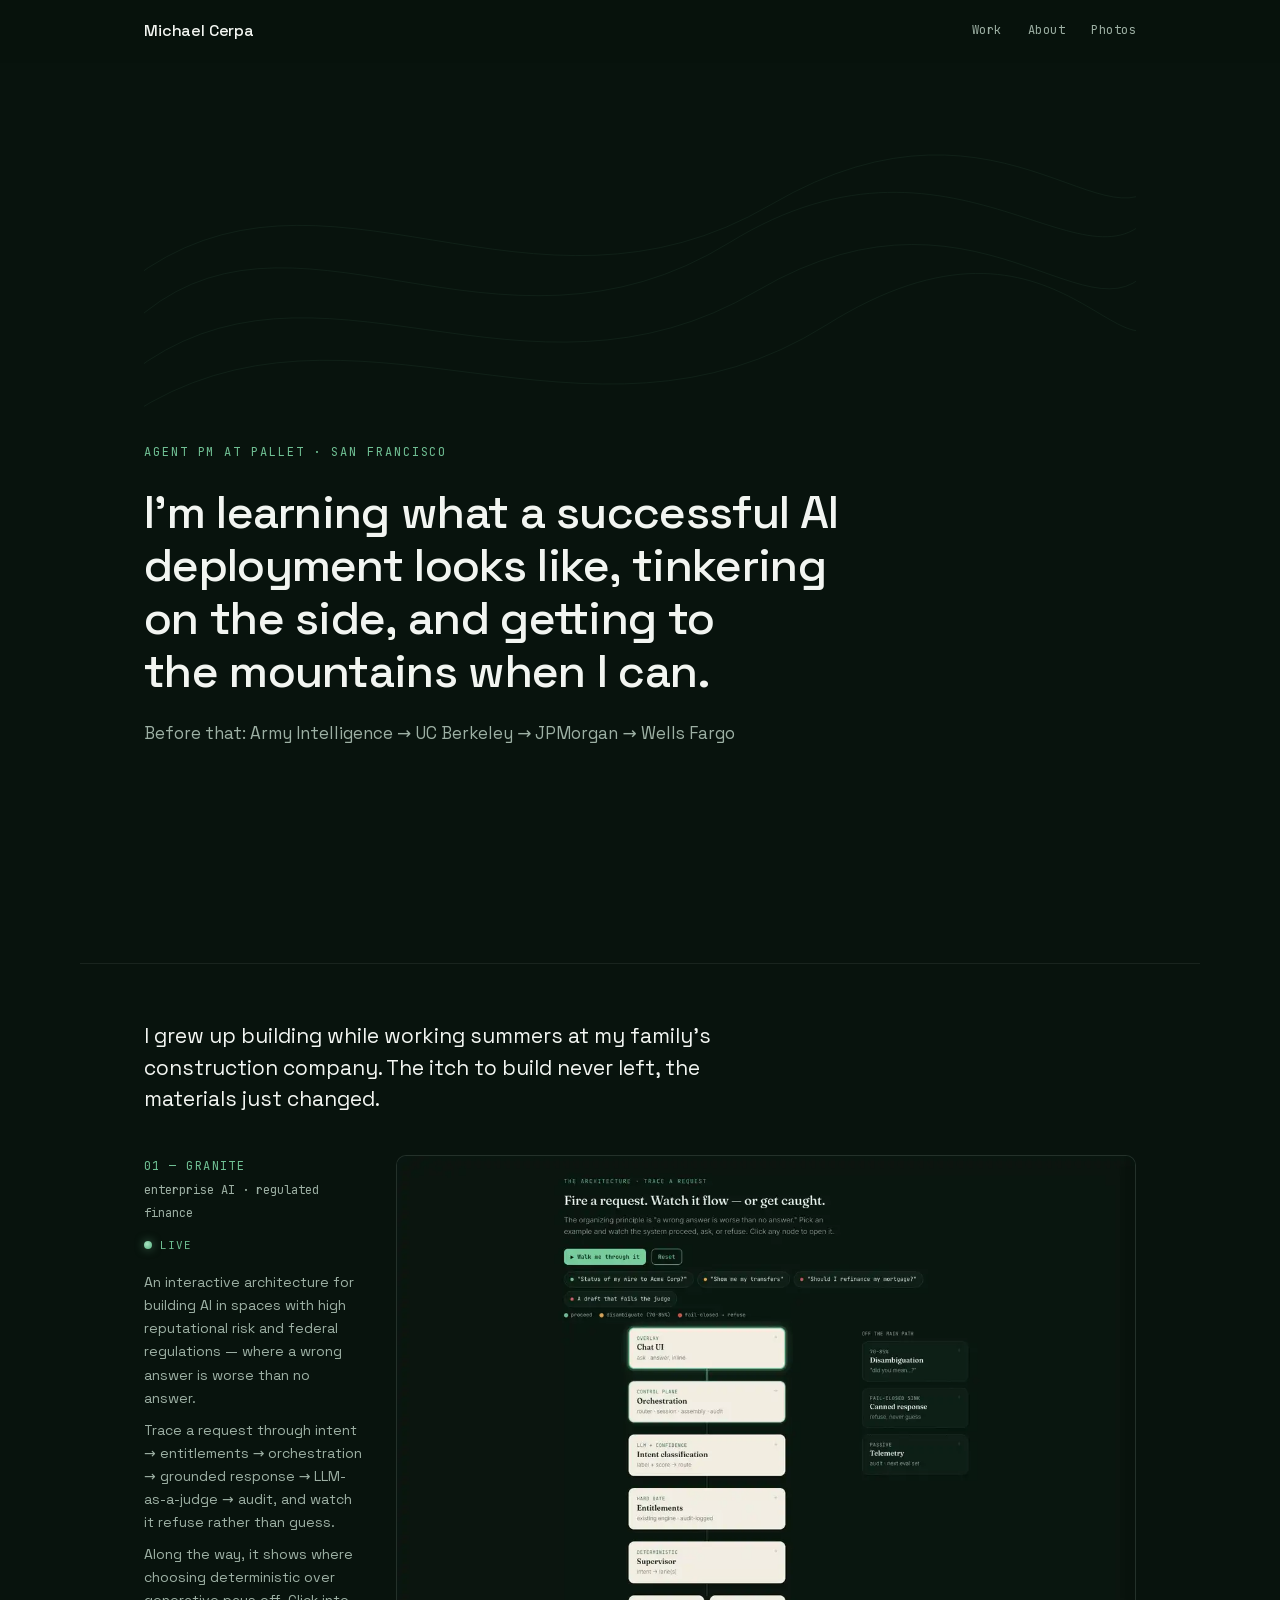
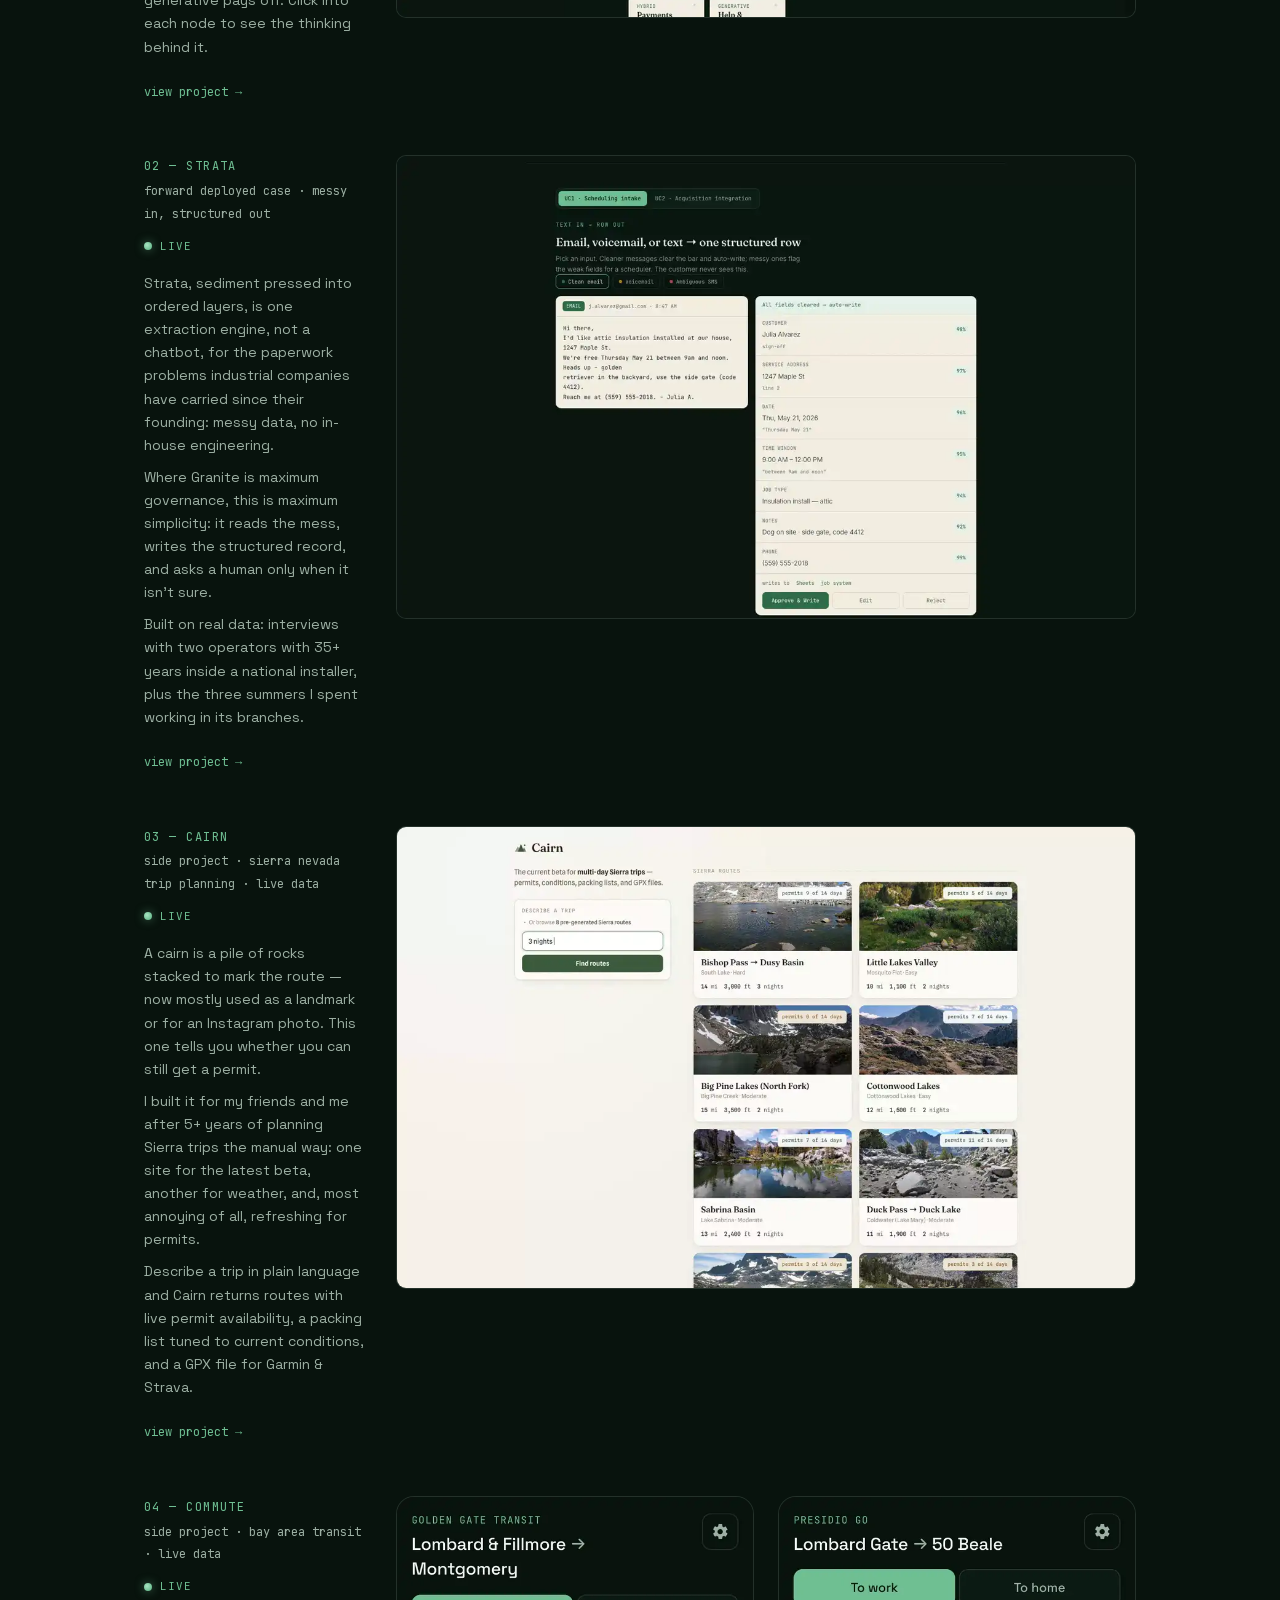
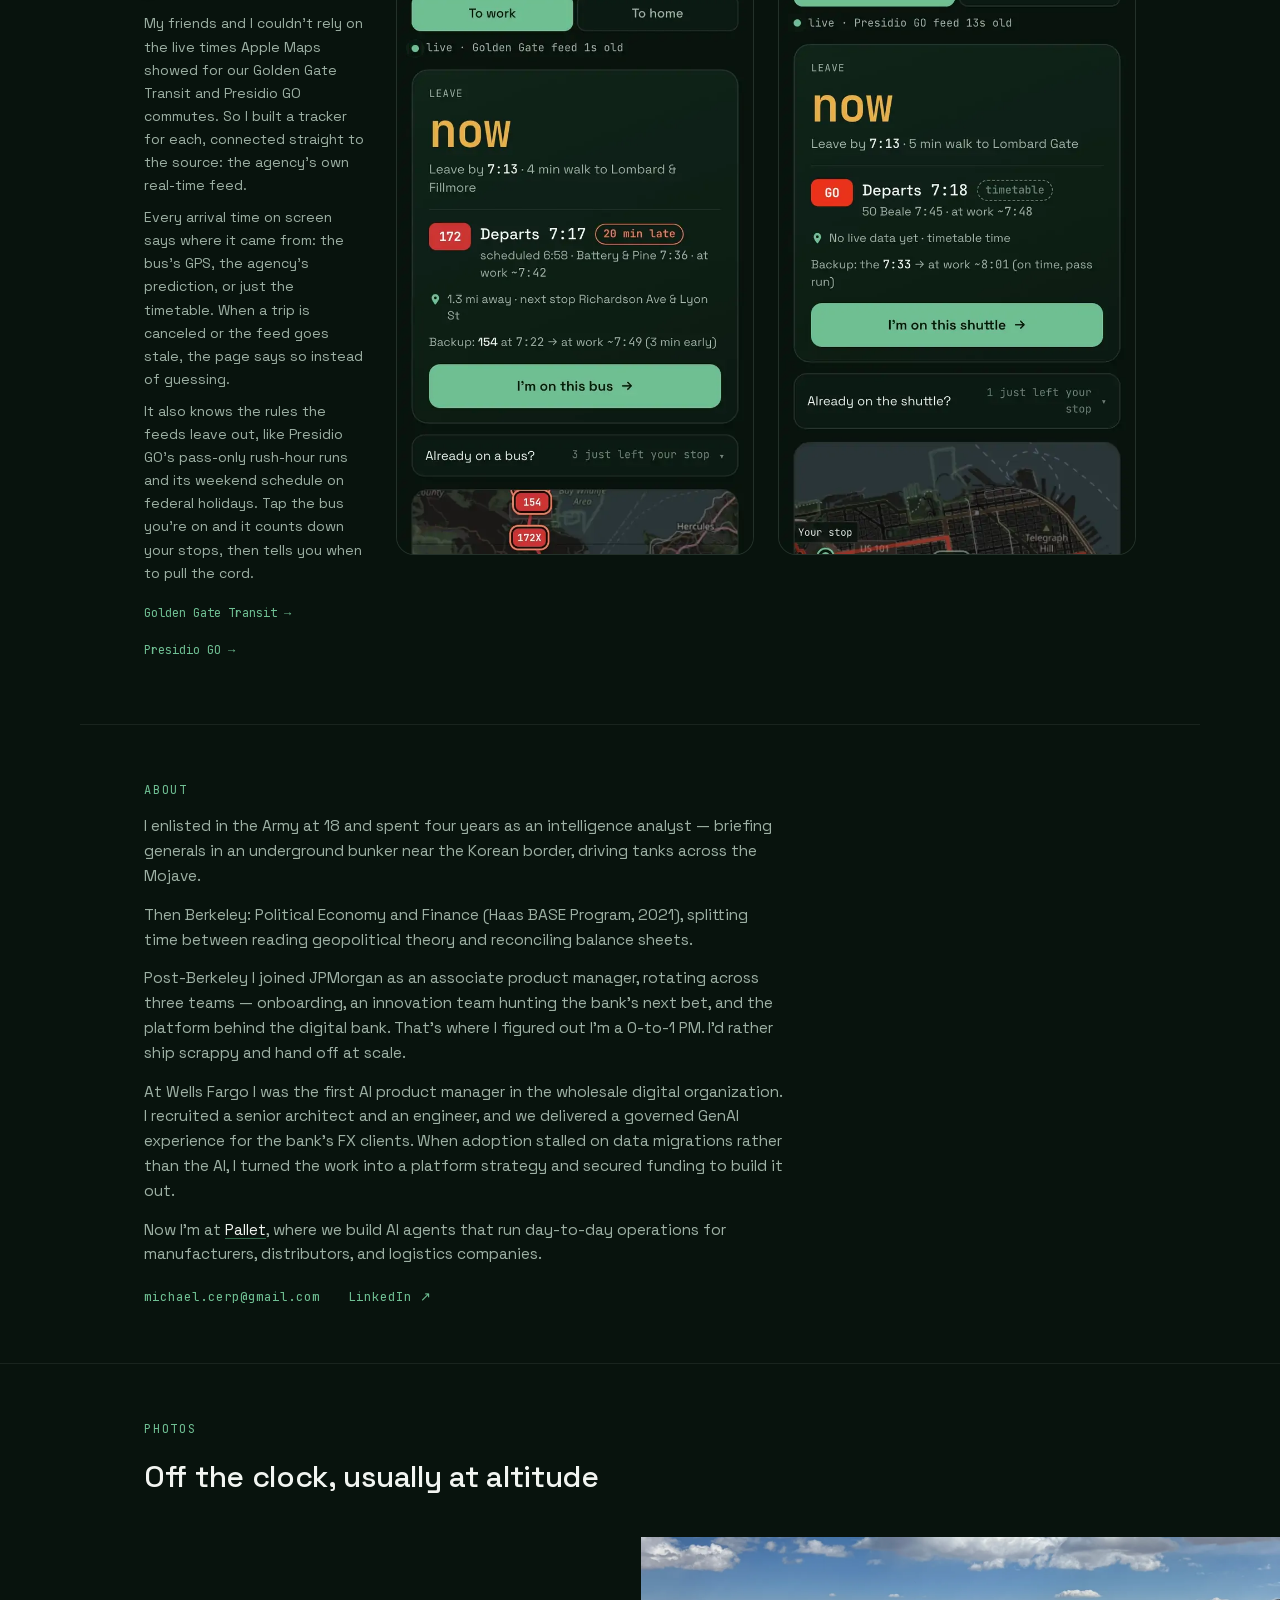
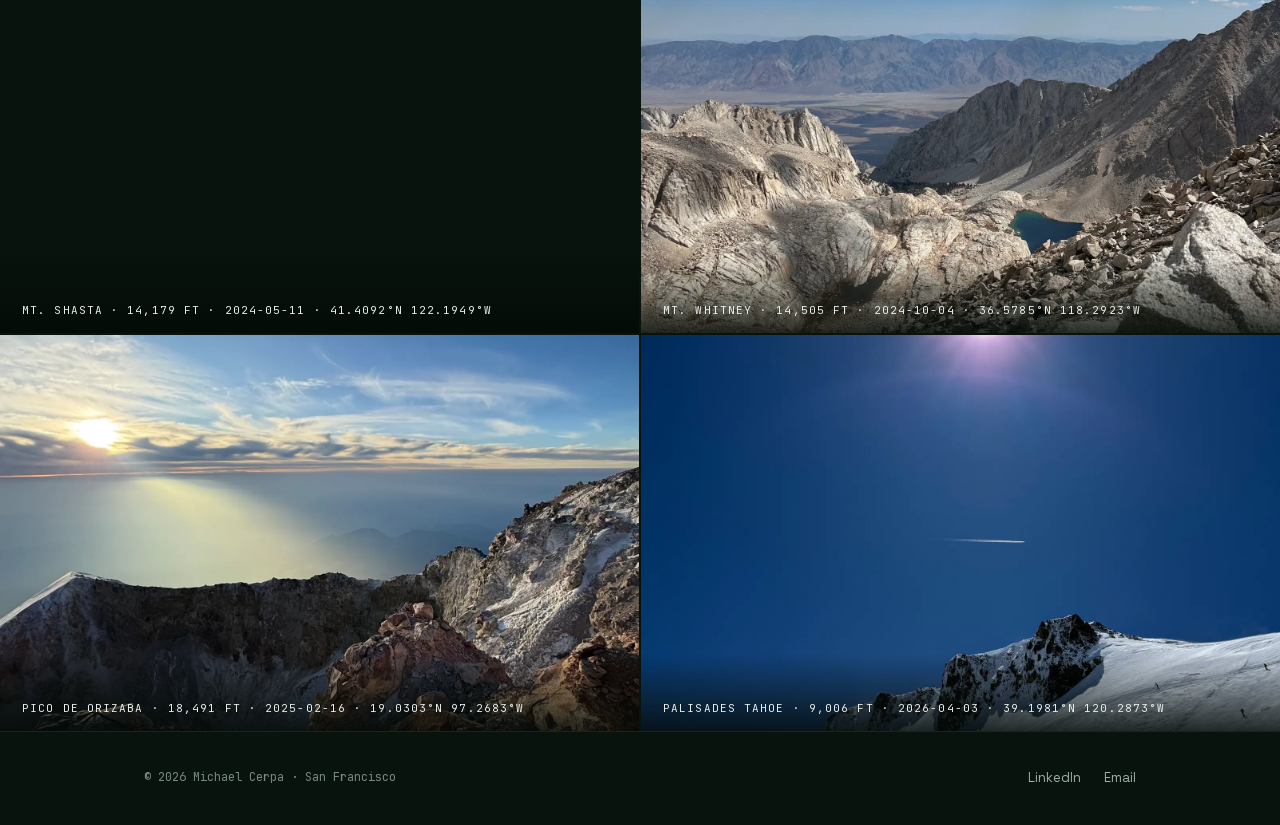
==== commit ca5d791b: "Hero: a personal line instead of the job title "I'm learning what a successful AI deployment looks l" ====
--- a/index.html
+++ b/index.html
@@ -4,7 +4,7 @@
   <meta charset="UTF-8">
   <meta name="viewport" content="width=device-width, initial-scale=1.0">
   <title>Michael Cerpa — Agent PM</title>
-  <meta name="description" content="Michael Cerpa builds AI agents at Pallet. Before that: Army Intelligence, UC Berkeley, JPMorgan, Wells Fargo. Live projects you can open and use.">
+  <meta name="description" content="Michael Cerpa, agent PM at Pallet. Before that: Army Intelligence, UC Berkeley, JPMorgan, Wells Fargo. Live projects you can open and use.">
   <meta name="theme-color" content="#08130D">
 
   <link rel="icon" type="image/png" sizes="48x48" href="favicon.png">
@@ -13,14 +13,14 @@
   <meta property="og:type" content="website">
   <meta property="og:site_name" content="Michael Cerpa">
   <meta property="og:title" content="Michael Cerpa — Agent PM at Pallet">
-  <meta property="og:description" content="I build AI agents at Pallet. Live projects: enterprise AI, Sierra trip planning, and Bay Area transit.">
+  <meta property="og:description" content="I'm learning what a successful AI deployment looks like, tinkering on the side, and getting to the mountains when I can.">
   <meta property="og:url" content="https://mcerpa.com/">
   <meta property="og:image" content="https://mcerpa.com/og.png">
   <meta property="og:image:width" content="1200">
   <meta property="og:image:height" content="630">
   <meta name="twitter:card" content="summary_large_image">
   <meta name="twitter:title" content="Michael Cerpa — Agent PM at Pallet">
-  <meta name="twitter:description" content="I build AI agents at Pallet. Live projects: enterprise AI, Sierra trip planning, and Bay Area transit.">
+  <meta name="twitter:description" content="I'm learning what a successful AI deployment looks like, tinkering on the side, and getting to the mountains when I can.">
   <meta name="twitter:image" content="https://mcerpa.com/og.png">
 
   <link rel="preload" href="fonts/SpaceGrotesk-var.woff2" as="font" type="font/woff2" crossorigin>
@@ -49,8 +49,8 @@
     <path d="M-20,185 C260,-30 560,280 910,75 S1420,185 1490,10" fill="none" stroke="#6FBF93" stroke-width="1"/>
   </svg>
 
-  <div class="eyebrow up d1">Agent PM · San Francisco</div>
-  <h1 class="up d2">I build AI agents at Pallet.</h1>
+  <div class="eyebrow up d1">Agent PM at Pallet · San Francisco</div>
+  <h1 class="up d2">I'm learning what a successful AI deployment looks like, tinkering on the side, and getting to the mountains when I can.</h1>
   <p class="sub up d3">Before that: Army&nbsp;Intelligence → UC&nbsp;Berkeley → JPMorgan → Wells&nbsp;Fargo</p>
 
   <p class="tick up d3" id="tick" hidden>
@@ -163,7 +163,7 @@
       <p>Then Berkeley: Political Economy and Finance (Haas BASE Program, 2021), splitting time between reading geopolitical theory and reconciling balance sheets.</p>
       <p>Post-Berkeley I joined JPMorgan as an associate product manager, rotating across three teams — onboarding, an innovation team hunting the bank's next bet, and the platform behind the digital bank. That's where I figured out I'm a 0-to-1 PM. I'd rather ship scrappy and hand off at scale.</p>
       <p>At Wells Fargo I was the first AI product manager in the wholesale digital organization. I recruited a senior architect and an engineer, and we delivered a governed GenAI experience for the bank's FX clients. When adoption stalled on data migrations rather than the AI, I turned the work into a platform strategy and secured funding to build it out.</p>
-      <p>Now I'm an agent PM at <a href="https://pallet.com">Pallet</a>. We build AI agents that run day-to-day operations for manufacturers, distributors, and logistics companies.</p>
+      <p>Now I'm at <a href="https://pallet.com">Pallet</a>, where we build AI agents that run day-to-day operations for manufacturers, distributors, and logistics companies.</p>
     </div>
     <p class="contact">
       <a href="mailto:michael.cerp@gmail.com">michael.cerp@gmail.com</a>
--- a/styles.css
+++ b/styles.css
@@ -62,8 +62,8 @@
 .hero>*{position:relative}
 .eyebrow{font-family:var(--mono);font-size:12px;letter-spacing:.16em;text-transform:uppercase;
          color:var(--accent);margin-bottom:24px}
-.hero h1{font-size:clamp(40px,7vw,88px);line-height:1.05;font-weight:500;
-         letter-spacing:-.018em;max-width:16ch;color:var(--ink);text-wrap:balance}
+.hero h1{font-size:clamp(28px,3.6vw,48px);line-height:1.15;font-weight:500;
+         letter-spacing:-.015em;max-width:26ch;color:var(--ink);text-wrap:balance}
 .hero .sub{margin-top:22px;font-size:17px;color:var(--ink-soft);max-width:56ch}
 
 /* live tick — the one living element; hidden unless the data is real */
@@ -185,7 +185,6 @@
   .wrap{padding:0 22px}
   .nav .row{padding:0 22px}
   .nav-links{gap:14px;font-size:11px}
-  .hero h1{font-size:clamp(34px,9.5vw,44px)}
   .tick{font-size:12px}
   footer .row{padding:0 22px}
 }
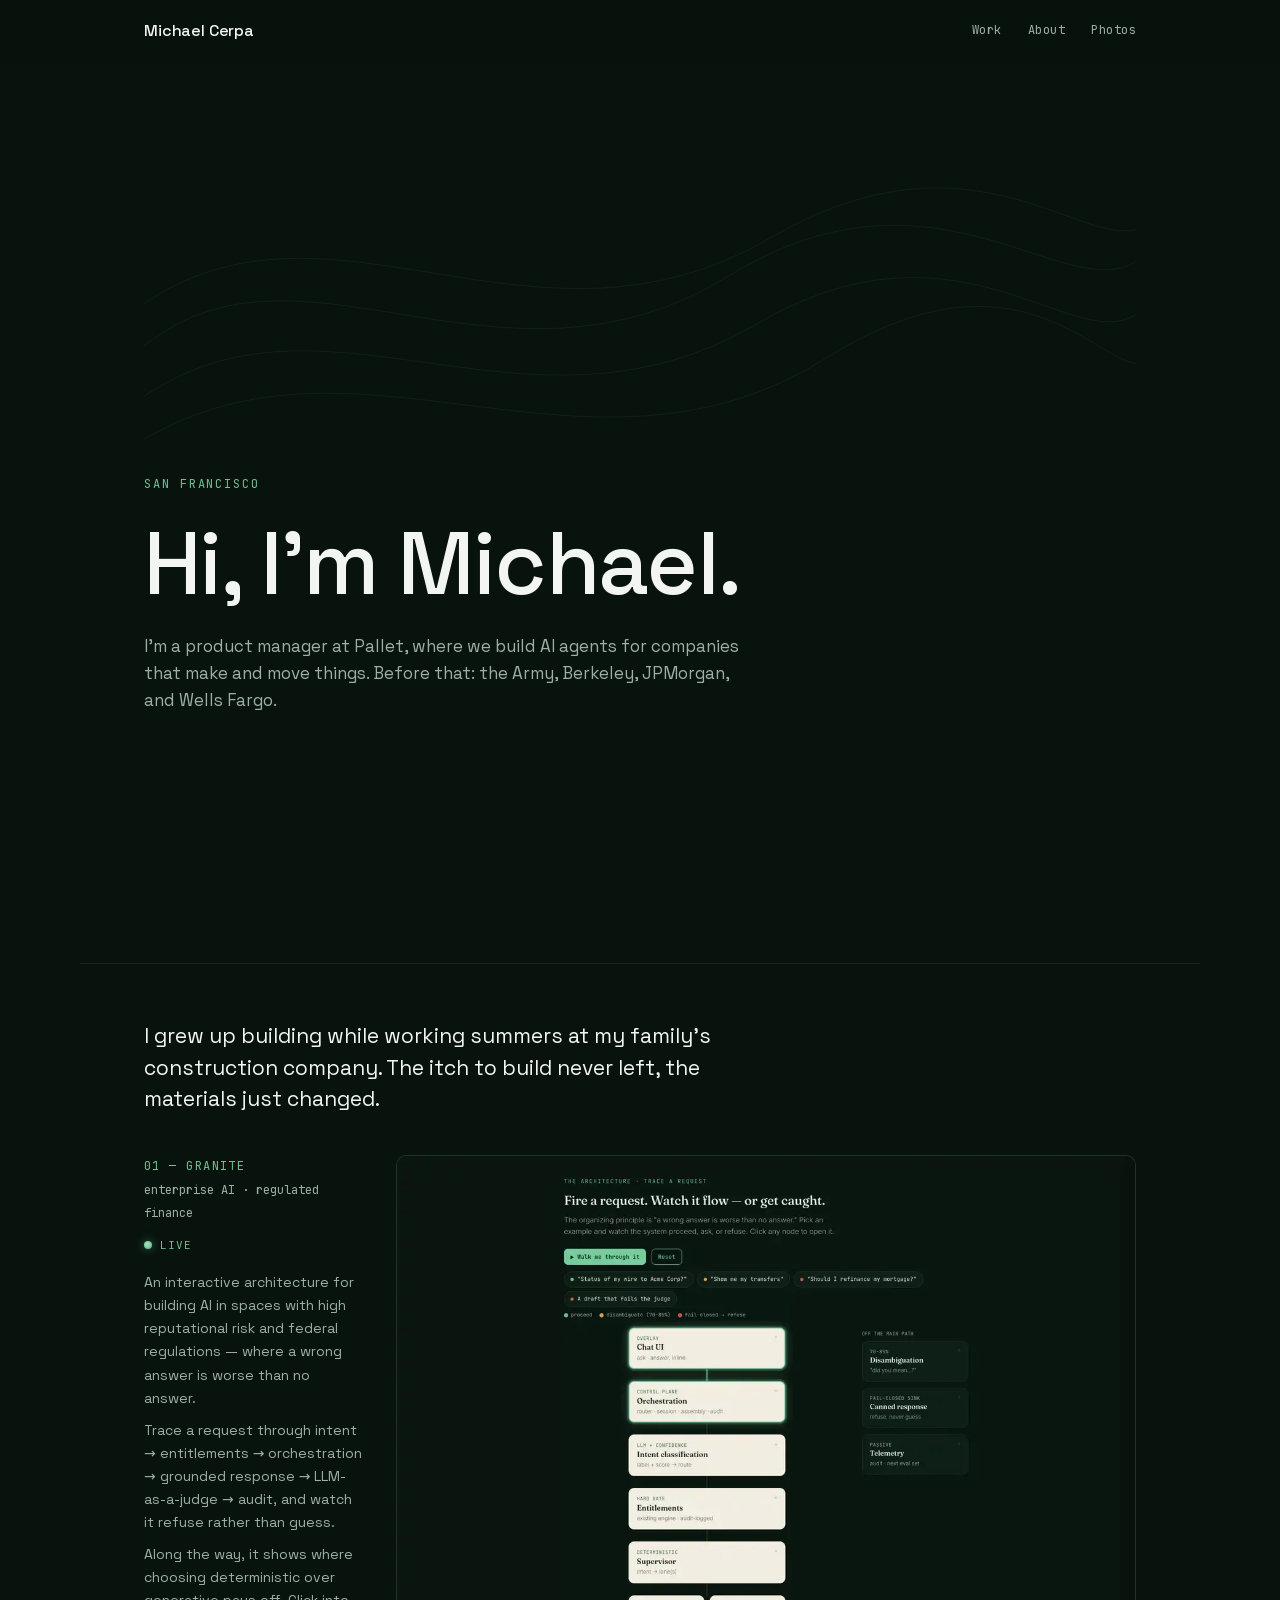
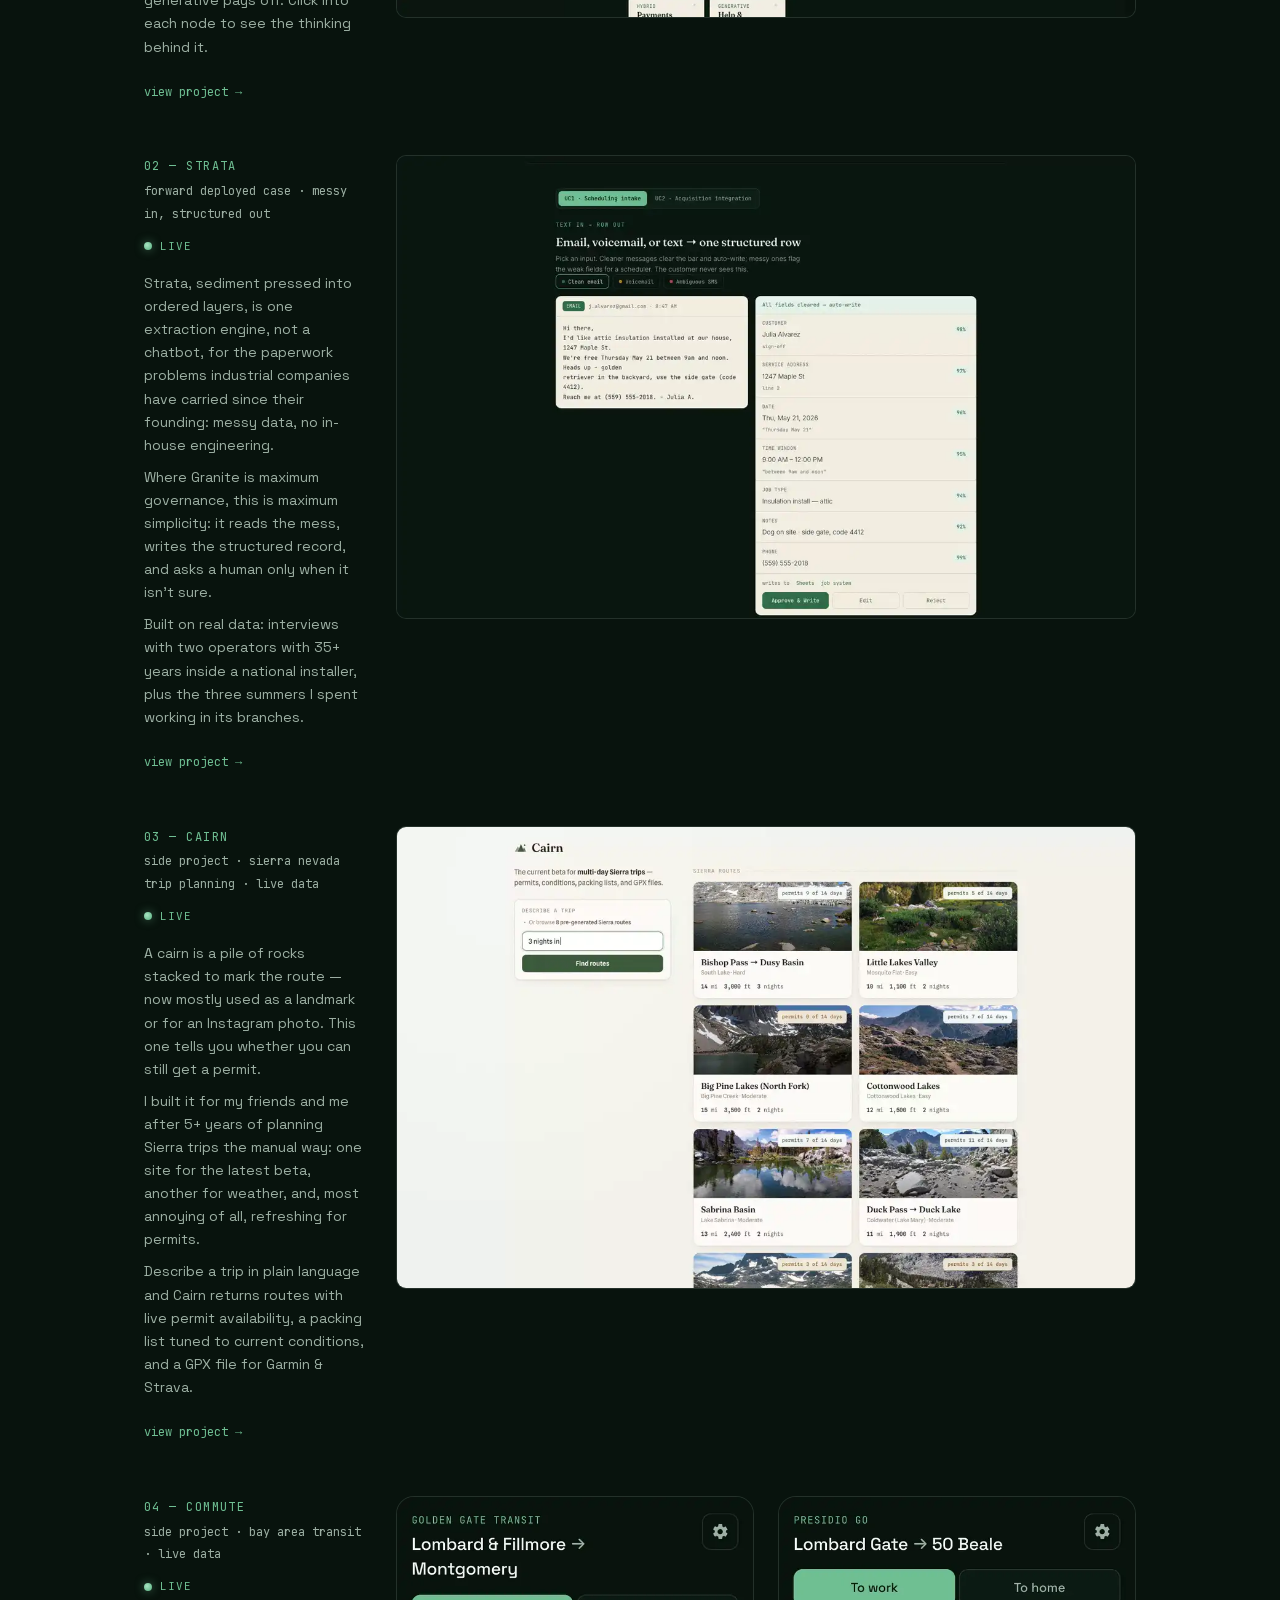
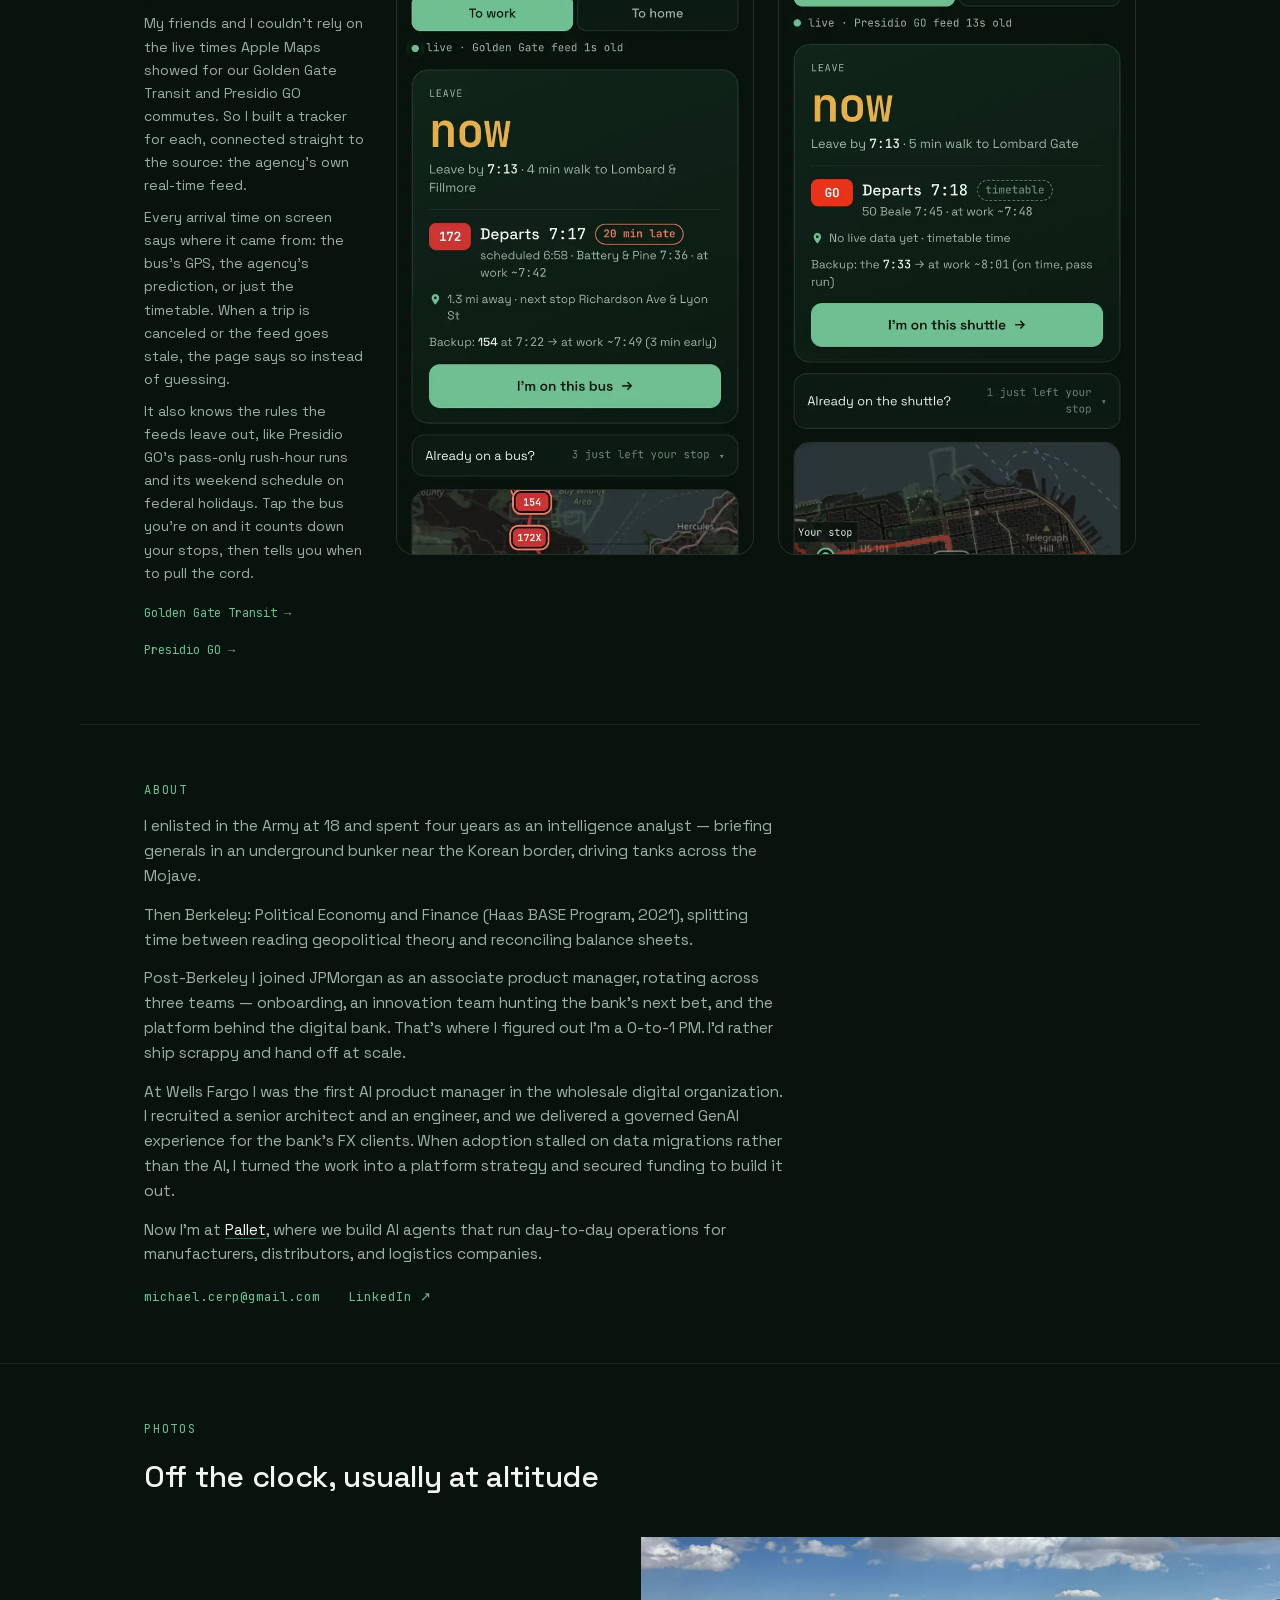
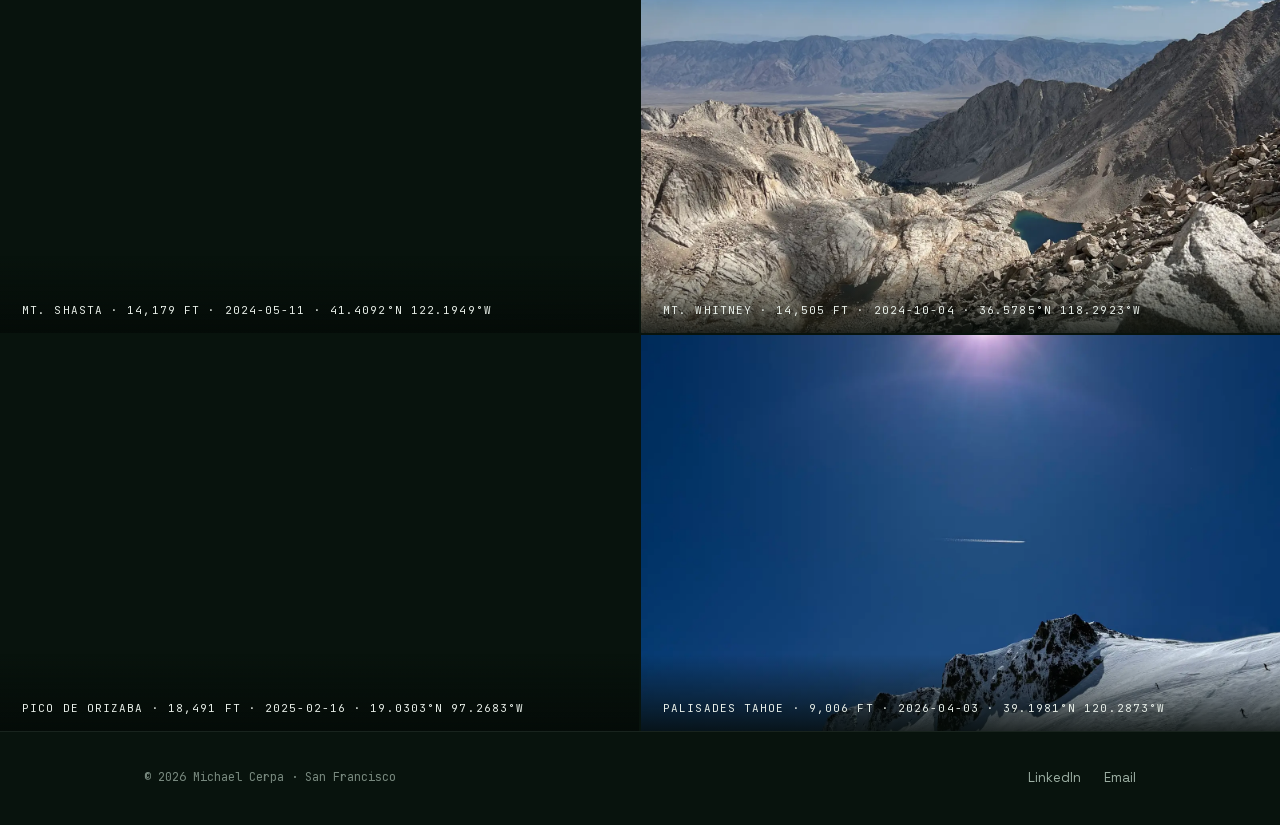
==== commit 1b1dd635: "Hero: "Hi, I'm Michael." A plain hello instead of a pitch: the headline introduces me, and one sente" ====
--- a/index.html
+++ b/index.html
@@ -4,7 +4,7 @@
   <meta charset="UTF-8">
   <meta name="viewport" content="width=device-width, initial-scale=1.0">
   <title>Michael Cerpa — Agent PM</title>
-  <meta name="description" content="Michael Cerpa, agent PM at Pallet. Before that: Army Intelligence, UC Berkeley, JPMorgan, Wells Fargo. Live projects you can open and use.">
+  <meta name="description" content="Michael Cerpa is a product manager at Pallet, where he builds AI agents for companies that make and move things. Before that: the Army, Berkeley, JPMorgan, and Wells Fargo. Live projects you can open and use.">
   <meta name="theme-color" content="#08130D">
 
   <link rel="icon" type="image/png" sizes="48x48" href="favicon.png">
@@ -13,14 +13,14 @@
   <meta property="og:type" content="website">
   <meta property="og:site_name" content="Michael Cerpa">
   <meta property="og:title" content="Michael Cerpa — Agent PM at Pallet">
-  <meta property="og:description" content="I'm learning what a successful AI deployment looks like, tinkering on the side, and getting to the mountains when I can.">
+  <meta property="og:description" content="Hi, I'm Michael. I'm a product manager at Pallet, where we build AI agents for companies that make and move things.">
   <meta property="og:url" content="https://mcerpa.com/">
   <meta property="og:image" content="https://mcerpa.com/og.png">
   <meta property="og:image:width" content="1200">
   <meta property="og:image:height" content="630">
   <meta name="twitter:card" content="summary_large_image">
   <meta name="twitter:title" content="Michael Cerpa — Agent PM at Pallet">
-  <meta name="twitter:description" content="I'm learning what a successful AI deployment looks like, tinkering on the side, and getting to the mountains when I can.">
+  <meta name="twitter:description" content="Hi, I'm Michael. I'm a product manager at Pallet, where we build AI agents for companies that make and move things.">
   <meta name="twitter:image" content="https://mcerpa.com/og.png">
 
   <link rel="preload" href="fonts/SpaceGrotesk-var.woff2" as="font" type="font/woff2" crossorigin>
@@ -49,9 +49,9 @@
     <path d="M-20,185 C260,-30 560,280 910,75 S1420,185 1490,10" fill="none" stroke="#6FBF93" stroke-width="1"/>
   </svg>
 
-  <div class="eyebrow up d1">Agent PM at Pallet · San Francisco</div>
-  <h1 class="up d2">I'm learning what a successful AI deployment looks like, tinkering on the side, and getting to the mountains when I can.</h1>
-  <p class="sub up d3">Before that: Army&nbsp;Intelligence → UC&nbsp;Berkeley → JPMorgan → Wells&nbsp;Fargo</p>
+  <div class="eyebrow up d1">San Francisco</div>
+  <h1 class="up d2">Hi, I'm Michael.</h1>
+  <p class="sub up d3">I'm a product manager at Pallet, where we build AI agents for companies that make and move things. Before that: the Army, Berkeley, JPMorgan, and Wells&nbsp;Fargo.</p>
 
   <p class="tick up d3" id="tick" hidden>
     <span class="beacon" aria-hidden="true"></span>
--- a/styles.css
+++ b/styles.css
@@ -62,8 +62,8 @@
 .hero>*{position:relative}
 .eyebrow{font-family:var(--mono);font-size:12px;letter-spacing:.16em;text-transform:uppercase;
          color:var(--accent);margin-bottom:24px}
-.hero h1{font-size:clamp(28px,3.6vw,48px);line-height:1.15;font-weight:500;
-         letter-spacing:-.015em;max-width:26ch;color:var(--ink);text-wrap:balance}
+.hero h1{font-size:clamp(44px,7vw,88px);line-height:1.05;font-weight:500;
+         letter-spacing:-.018em;max-width:16ch;color:var(--ink);text-wrap:balance}
 .hero .sub{margin-top:22px;font-size:17px;color:var(--ink-soft);max-width:56ch}
 
 /* live tick — the one living element; hidden unless the data is real */
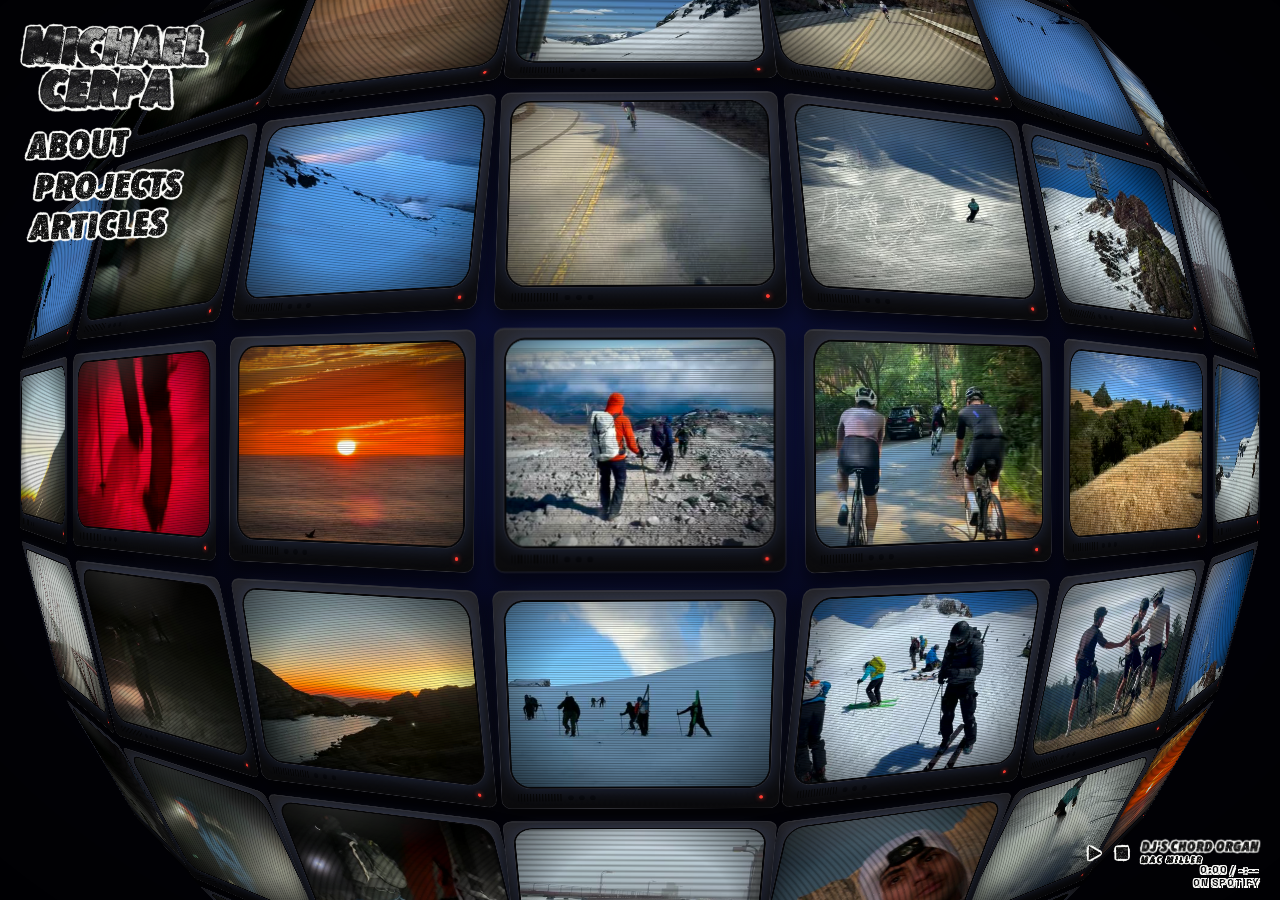
==== commit 429f6b84: "Home page: the TV wall Replace the scrolling home page with one screen: a wall of 49 tube TVs, each " ====
--- a/index.html
+++ b/index.html
@@ -1,285 +1,110 @@
-<!DOCTYPE html>
+<!doctype html>
 <html lang="en">
 <head>
-  <meta charset="UTF-8">
-  <meta name="viewport" content="width=device-width, initial-scale=1.0">
-  <title>Michael Cerpa — Agent PM</title>
-  <meta name="description" content="Michael Cerpa is a product manager at Pallet, where he builds AI agents for companies that make and move things. Before that: the Army, Berkeley, JPMorgan, and Wells Fargo. Live projects you can open and use.">
-  <meta name="theme-color" content="#08130D">
+  <meta charset="utf-8">
+  <meta name="viewport" content="width=device-width, initial-scale=1, viewport-fit=cover">
+  <title>Michael Cerpa</title>
+  <meta name="description" content="I'm a product manager at Pallet. We build AI agents for companies that make and move things.">
+  <meta name="theme-color" content="#020208">
 
   <link rel="icon" type="image/png" sizes="48x48" href="favicon.png">
   <link rel="apple-touch-icon" href="apple-touch-icon.png">
 
   <meta property="og:type" content="website">
   <meta property="og:site_name" content="Michael Cerpa">
-  <meta property="og:title" content="Michael Cerpa — Agent PM at Pallet">
-  <meta property="og:description" content="Hi, I'm Michael. I'm a product manager at Pallet, where we build AI agents for companies that make and move things.">
+  <meta property="og:title" content="Michael Cerpa">
+  <meta property="og:description" content="I'm a product manager at Pallet. We build AI agents for companies that make and move things.">
   <meta property="og:url" content="https://mcerpa.com/">
-  <meta property="og:image" content="https://mcerpa.com/og.png">
+  <meta property="og:image" content="https://mcerpa.com/og.jpg">
   <meta property="og:image:width" content="1200">
   <meta property="og:image:height" content="630">
   <meta name="twitter:card" content="summary_large_image">
-  <meta name="twitter:title" content="Michael Cerpa — Agent PM at Pallet">
-  <meta name="twitter:description" content="Hi, I'm Michael. I'm a product manager at Pallet, where we build AI agents for companies that make and move things.">
-  <meta name="twitter:image" content="https://mcerpa.com/og.png">
+  <meta name="twitter:title" content="Michael Cerpa">
+  <meta name="twitter:description" content="I'm a product manager at Pallet. We build AI agents for companies that make and move things.">
+  <meta name="twitter:image" content="https://mcerpa.com/og.jpg">
 
   <link rel="preload" href="fonts/SpaceGrotesk-var.woff2" as="font" type="font/woff2" crossorigin>
-  <link rel="preload" href="fonts/JetBrainsMono-var.woff2" as="font" type="font/woff2" crossorigin>
+  <link rel="preload" href="assets/art/name.webp" as="image">
   <link rel="stylesheet" href="styles.css">
+  <script>document.documentElement.className = 'js';</script>
 </head>
 <body>
 
-<nav class="nav up d4" id="nav">
-  <div class="row">
-    <a href="#top" class="brand">Michael Cerpa</a>
-    <div class="nav-links">
-      <a href="#work">Work</a>
-      <a href="#about">About</a>
-      <a href="#photos">Photos</a>
-      <!-- Resume link lands here once the web-safe PDF exists (BACKLOG.md) -->
-    </div>
-  </div>
-</nav>
+<!-- The wall of TVs. wall.js fills it with 49 screens, each playing one short silent clip. Decoration only. -->
+<div class="wall" id="wall" aria-hidden="true"></div>
+<div class="dim" aria-hidden="true"></div>
+<div class="shade" aria-hidden="true"></div>
+<div class="flick" id="flick" aria-hidden="true"></div>
 
-<header class="hero wrap" id="top">
-  <svg class="topo" viewBox="0 0 1440 420" aria-hidden="true" preserveAspectRatio="xMidYMin slice">
-    <path d="M-20,320 C250,110 550,400 890,200 S1400,330 1480,130" fill="none" stroke="#6FBF93" stroke-width="1"/>
-    <path d="M-20,380 C300,170 640,470 990,250 S1430,380 1490,210" fill="none" stroke="#6FBF93" stroke-width="1"/>
-    <path d="M-20,250 C210,30 510,340 850,130 S1390,250 1480,60" fill="none" stroke="#6FBF93" stroke-width="1"/>
-    <path d="M-20,185 C260,-30 560,280 910,75 S1420,185 1490,10" fill="none" stroke="#6FBF93" stroke-width="1"/>
-  </svg>
-
-  <div class="eyebrow up d1">San Francisco</div>
-  <h1 class="up d2">Hi, I'm Michael.</h1>
-  <p class="sub up d3">I'm a product manager at Pallet, where we build AI agents for companies that make and move things. Before that: the Army, Berkeley, JPMorgan, and Wells&nbsp;Fargo.</p>
-
-  <p class="tick up d3" id="tick" hidden>
-    <span class="beacon" aria-hidden="true"></span>
-    <span><span id="tickText"></span><span class="cursor" aria-hidden="true">▋</span></span>
-  </p>
+<!-- The lettering is ink artwork (drawn from my own photos). The real words are in each image's alt text. -->
+<header class="hud">
+  <h1 class="id"><a href="#" data-home><img src="assets/art/name.webp" alt="Michael Cerpa" width="1288" height="690"></a></h1>
+  <nav class="menu" aria-label="Sections">
+    <a href="#about" data-go="about"><img src="assets/art/menu-about.webp" alt="About" width="350" height="141"></a>
+    <a href="#projects" data-go="projects"><img src="assets/art/menu-projects.webp" alt="Projects" width="491" height="141"></a>
+    <a href="#articles" data-go="articles"><img src="assets/art/menu-articles.webp" alt="Articles" width="460" height="141"></a>
+  </nav>
 </header>
 
-<main>
-  <section class="block wrap" id="work" aria-labelledby="work-h">
-    <h2 class="sr-only" id="work-h">Work</h2>
-    <p class="intro">I grew up building while working summers at my family's construction company. The itch to build never left, the materials just changed.</p>
+<!-- The three pages. Each opens as one sheet of drawing paper with the inked mountain on it. -->
+<main id="panel" class="panel sheet">
+  <button type="button" class="panel__close" aria-label="Close"><img src="assets/art/close.webp" alt="" width="79" height="104"></button>
+  <div class="mt" aria-hidden="true"><img class="mt__peak" src="assets/art/peak-sheet.webp" alt="" width="960" height="1280" loading="lazy"></div>
 
-    <article class="stage">
-      <div class="rail">
-        <div class="idx">01 — Granite</div>
-        <div class="cats">enterprise AI · regulated finance</div>
-        <span class="livetag"><span class="dot" aria-hidden="true"></span>live</span>
-        <div class="blurb">
-          <p>An interactive architecture for building AI in spaces with high reputational risk and federal regulations — where a wrong answer is worse than no answer.</p>
-          <p>Trace a request through intent → entitlements → orchestration → grounded response → LLM-as-a-judge → audit, and watch it refuse rather than guess.</p>
-          <p>Along the way, it shows where choosing deterministic over generative pays off. Click into each node to see the thinking behind it.</p>
-        </div>
-        <a class="openlink" href="/granite/" data-fallback="https://granite-gilt-zeta.vercel.app">view project <span class="arrow">→</span></a>
+  <div class="panel__scroll">
+    <section id="about" data-panel="about">
+      <p class="hi"><img src="assets/art/hi.webp" alt="Hi, I'm Michael." width="915" height="173"></p>
+      <p>I'm a product manager at Pallet. We build AI agents for companies that make and move things.</p>
+      <p>Off the clock, usually at altitude.</p>
+      <p class="reach">
+        <a href="mailto:michael.cerp@gmail.com">michael.cerp@gmail.com</a>
+        <a href="https://www.linkedin.com/in/michaelanthonycerpa/">LinkedIn</a>
+      </p>
+    </section>
+
+    <section id="projects" data-panel="projects">
+      <h2><img src="assets/art/h-projects.webp" alt="Projects" width="707" height="216"></h2>
+      <div class="proj">
+        <a class="proj__name" href="/granite/"><img src="assets/art/p-granite.webp" alt="Granite" width="394" height="124"></a>
+        <p>An architecture for AI in spaces where a wrong answer is worse than no answer.</p>
       </div>
-      <a class="stageshot" href="/granite/" data-fallback="https://granite-gilt-zeta.vercel.app" aria-label="Open Granite">
-        <picture>
-          <source srcset="assets/granite-anim.webp" media="(prefers-reduced-motion: no-preference)">
-          <img src="assets/granite.webp" alt="Granite — the architecture tracing a request" loading="lazy" decoding="async" width="1200" height="750">
-        </picture>
-      </a>
-    </article>
+      <div class="proj">
+        <a class="proj__name" href="/strata/"><img src="assets/art/p-strata.webp" alt="Strata" width="348" height="124"></a>
+        <p>It reads the mess, writes the structured record, and asks a human only when it isn't sure.</p>
+      </div>
+      <div class="proj">
+        <a class="proj__name" href="/cairn/"><img src="assets/art/p-cairn.webp" alt="Cairn" width="296" height="124"></a>
+        <p>Sierra trip planning. This one tells you whether you can still get a permit.</p>
+      </div>
+      <div class="proj">
+        <a class="proj__name" href="/bus/"><img src="assets/art/p-commute.webp" alt="Commute" width="456" height="124"></a>
+        <p>Live trackers for my commutes: <a href="/bus/">Golden Gate Transit</a> and <a href="/presidio/">Presidio GO</a>.</p>
+      </div>
+    </section>
 
-    <article class="stage">
-      <div class="rail">
-        <div class="idx">02 — Strata</div>
-        <div class="cats">forward deployed case · messy in, structured out</div>
-        <span class="livetag"><span class="dot" aria-hidden="true"></span>live</span>
-        <div class="blurb">
-          <p>Strata, sediment pressed into ordered layers, is one extraction engine, not a chatbot, for the paperwork problems industrial companies have carried since their founding: messy data, no in-house engineering.</p>
-          <p>Where Granite is maximum governance, this is maximum simplicity: it reads the mess, writes the structured record, and asks a human only when it isn't sure.</p>
-          <p>Built on real data: interviews with two operators with 35+ years inside a national installer, plus the three summers I spent working in its branches.</p>
-        </div>
-        <a class="openlink" href="/strata/" data-fallback="https://strata-phi-ochre.vercel.app">view project <span class="arrow">→</span></a>
-      </div>
-      <a class="stageshot" href="/strata/" data-fallback="https://strata-phi-ochre.vercel.app" aria-label="Open Strata">
-        <picture>
-          <source srcset="assets/strata-anim.webp" media="(prefers-reduced-motion: no-preference)">
-          <img src="assets/strata.webp" alt="Strata — switching from scheduling intake to acquisition integration" loading="lazy" decoding="async" width="1200" height="750">
-        </picture>
-      </a>
-    </article>
-
-    <article class="stage">
-      <div class="rail">
-        <div class="idx">03 — Cairn</div>
-        <div class="cats">side project · sierra nevada trip planning · live data</div>
-        <span class="livetag"><span class="dot" aria-hidden="true"></span>live</span>
-        <div class="blurb">
-          <p>A cairn is a pile of rocks stacked to mark the route — now mostly used as a landmark or for an Instagram photo. This one tells you whether you can still get a permit.</p>
-          <p>I built it for my friends and me after 5+ years of planning Sierra trips the manual way: one site for the latest beta, another for weather, and, most annoying of all, refreshing for permits.</p>
-          <p>Describe a trip in plain language and Cairn returns routes with live permit availability, a packing list tuned to current conditions, and a GPX file for Garmin &amp; Strava.</p>
-        </div>
-        <a class="openlink" href="/cairn/" data-fallback="https://cairn-weld.vercel.app">view project <span class="arrow">→</span></a>
-      </div>
-      <a class="stageshot" href="/cairn/" data-fallback="https://cairn-weld.vercel.app" aria-label="Open Cairn">
-        <picture>
-          <source srcset="assets/cairn-anim.webp" media="(prefers-reduced-motion: no-preference)">
-          <img src="assets/cairn.webp" alt="Cairn — typing a trip request and opening a matched route" loading="lazy" decoding="async" width="1200" height="750">
-        </picture>
-      </a>
-    </article>
-
-    <article class="stage">
-      <div class="rail">
-        <div class="idx">04 — Commute</div>
-        <div class="cats">side project · bay area transit · live data</div>
-        <span class="livetag"><span class="dot" aria-hidden="true"></span>live</span>
-        <div class="blurb">
-          <p>My friends and I couldn't rely on the live times Apple Maps showed for our Golden Gate Transit and Presidio GO commutes. So I built a tracker for each, connected straight to the source: the agency's own real-time feed.</p>
-          <p>Every arrival time on screen says where it came from: the bus's GPS, the agency's prediction, or just the timetable. When a trip is canceled or the feed goes stale, the page says so instead of guessing.</p>
-          <p>It also knows the rules the feeds leave out, like Presidio GO's pass-only rush-hour runs and its weekend schedule on federal holidays. Tap the bus you're on and it counts down your stops, then tells you when to pull the cord.</p>
-        </div>
-        <div class="links">
-          <a class="openlink" href="/bus/">Golden Gate Transit <span class="arrow">→</span></a>
-          <a class="openlink" href="/presidio/">Presidio GO <span class="arrow">→</span></a>
-        </div>
-      </div>
-      <div class="phones">
-        <a class="stageshot phone" href="/bus/" aria-label="Open the Golden Gate Transit tracker">
-          <picture>
-            <source srcset="assets/bus-anim.webp" media="(prefers-reduced-motion: no-preference)">
-            <img src="assets/bus.webp" alt="Golden Gate Transit tracker — the next bus and how late it is, then ride mode counting down stops" loading="lazy" decoding="async" width="640" height="1182">
-          </picture>
-        </a>
-        <a class="stageshot phone" href="/presidio/" aria-label="Open the Presidio GO tracker">
-          <picture>
-            <source srcset="assets/presidio-anim.webp" media="(prefers-reduced-motion: no-preference)">
-            <img src="assets/presidio.webp" alt="Presidio GO tracker — the next shuttle, then shuttles moving on the live map" loading="lazy" decoding="async" width="640" height="1182">
-          </picture>
-        </a>
-      </div>
-    </article>
-  </section>
-
-  <section class="block wrap" id="about">
-    <h2 class="kicker">About</h2>
-    <div class="prose">
-      <p>I enlisted in the Army at 18 and spent four years as an intelligence analyst — briefing generals in an underground bunker near the Korean border, driving tanks across the Mojave.</p>
-      <p>Then Berkeley: Political Economy and Finance (Haas BASE Program, 2021), splitting time between reading geopolitical theory and reconciling balance sheets.</p>
-      <p>Post-Berkeley I joined JPMorgan as an associate product manager, rotating across three teams — onboarding, an innovation team hunting the bank's next bet, and the platform behind the digital bank. That's where I figured out I'm a 0-to-1 PM. I'd rather ship scrappy and hand off at scale.</p>
-      <p>At Wells Fargo I was the first AI product manager in the wholesale digital organization. I recruited a senior architect and an engineer, and we delivered a governed GenAI experience for the bank's FX clients. When adoption stalled on data migrations rather than the AI, I turned the work into a platform strategy and secured funding to build it out.</p>
-      <p>Now I'm at <a href="https://pallet.com">Pallet</a>, where we build AI agents that run day-to-day operations for manufacturers, distributors, and logistics companies.</p>
-    </div>
-    <p class="contact">
-      <a href="mailto:michael.cerp@gmail.com">michael.cerp@gmail.com</a>
-      <a href="https://www.linkedin.com/in/michaelanthonycerpa/">LinkedIn ↗</a>
-    </p>
-  </section>
-
-  <section class="block" id="photos">
-    <div class="wrap">
-      <div class="kicker">Photos</div>
-      <h2>Off the clock, usually at altitude</h2>
-    </div>
-    <div class="breaks">
-      <figure class="break">
-        <img src="photos/shasta.webp" alt="Summit ridge of Mt. Shasta" loading="lazy" decoding="async">
-        <figcaption>Mt. Shasta · 14,179 ft · 2024-05-11 · 41.4092°N 122.1949°W</figcaption>
-      </figure>
-      <figure class="break">
-        <img src="photos/whitney.webp" alt="Mt. Whitney" loading="lazy" decoding="async">
-        <figcaption>Mt. Whitney · 14,505 ft · 2024-10-04 · 36.5785°N 118.2923°W</figcaption>
-      </figure>
-      <figure class="break">
-        <img src="photos/pico.webp" alt="Crater of Pico de Orizaba" loading="lazy" decoding="async">
-        <figcaption>Pico de Orizaba · 18,491 ft · 2025-02-16 · 19.0303°N 97.2683°W</figcaption>
-      </figure>
-      <figure class="break">
-        <img src="photos/palisades.webp" alt="Palisades Tahoe" loading="lazy" decoding="async">
-        <figcaption>Palisades Tahoe · 9,006 ft · 2026-04-03 · 39.1981°N 120.2873°W</figcaption>
-      </figure>
-    </div>
-  </section>
+    <section id="articles" data-panel="articles">
+      <h2><img src="assets/art/h-articles.webp" alt="Articles" width="662" height="216"></h2>
+      <!-- Articles go here, newest first. Until the first one exists this line stays. -->
+      <p>Nothing yet.</p>
+    </section>
+  </div>
 </main>
 
-<footer>
-  <div class="row">
-    <span class="fl">© 2026 Michael Cerpa · San Francisco</span>
-    <span>
-      <a href="https://www.linkedin.com/in/michaelanthonycerpa/">LinkedIn</a>
-      <a href="mailto:michael.cerp@gmail.com">Email</a>
-    </span>
+<!-- Music. Stays hidden unless there is something to play (see site.js). It never starts by itself. -->
+<aside class="player" id="player" aria-label="Music" hidden>
+  <button type="button" class="player__btn" id="pp" aria-label="Play">
+    <img class="ic-play" src="assets/art/play.webp" alt="" width="106" height="106">
+    <img class="ic-pause" src="assets/art/pause.webp" alt="" width="106" height="106">
+  </button>
+  <button type="button" class="player__btn" id="stop" aria-label="Stop"><img src="assets/art/stop.webp" alt="" width="106" height="106"></button>
+  <div class="player__meta">
+    <b><img src="assets/art/track.webp" alt="DJ's Chord Organ" width="532" height="89"></b>
+    <span><img src="assets/art/artist.webp" alt="Mac Miller" width="263" height="58"></span>
   </div>
-</footer>
+  <span class="player__time" id="time">0:00 / -:--</span>
+</aside>
 
-<script>
-(function () {
-  const nav = document.getElementById("nav");
-  addEventListener("scroll", () => nav.classList.toggle("scrolled", scrollY > 20), { passive: true });
-
-  // local file preview can't use the /granite/ rewrites — fall back to the deploy URLs
-  if (location.protocol === "file:") {
-    document.querySelectorAll("[data-fallback]").forEach(a => a.href = a.dataset.fallback);
-  }
-
-  // email → "copied" (falls back to a normal mailto if the clipboard is unavailable)
-  const em = document.querySelector('.contact a[href^="mailto:"]');
-  if (em) em.addEventListener("click", e => {
-    if (!navigator.clipboard) return;
-    e.preventDefault();
-    navigator.clipboard.writeText("michael.cerp@gmail.com").then(() => {
-      const t = em.textContent;
-      em.textContent = "copied ✓";
-      setTimeout(() => em.textContent = t, 1600);
-    }).catch(() => { location.href = em.href; });
-  });
-
-  /* Live tick — San Francisco weather, straight from NOAA (where I live).
-     Fetched by the visitor's own browser; if it can't be fetched, the line
-     hides. Never faked. */
-  const tick = document.getElementById("tick");
-  const tickText = document.getElementById("tickText");
-  const reduced = matchMedia("(prefers-reduced-motion: reduce)").matches;
-  const FORECAST = "https://api.weather.gov/gridpoints/MTR/85,105/forecast"; // SF, resolved once
-  let lastChecked = 0;
-
-  function ago() {
-    const m = Math.round((Date.now() - lastChecked) / 60000);
-    return m < 1 ? "updated just now" : `updated ${m}m ago`;
-  }
-
-  function typeOut(line) {
-    tick.hidden = false;
-    if (reduced) { tickText.textContent = line; return; }
-    tickText.textContent = "";
-    let i = 0;
-    (function step() {
-      if (i <= line.length) {
-        tickText.textContent = line.slice(0, i++);
-        setTimeout(step, 26);
-      }
-    })();
-  }
-
-  let current = "";
-  async function refresh(first) {
-    let p = null;
-    try {
-      const r = await fetch(FORECAST, { signal: AbortSignal.timeout(8000) });
-      if (r.ok) p = (await r.json()).properties.periods[0];
-    } catch (e) {}
-    if (!p) { if (first) tick.hidden = true; return; } // no data — say nothing
-    lastChecked = Date.now();
-    const line = `san francisco — ${p.temperature}°F · ${p.shortForecast.toLowerCase()} · NOAA · `;
-    if (first) { typeOut(line + ago()); }
-    else if (line !== current) {
-      tickText.textContent = line + ago();
-      tick.classList.add("flash");
-      tick.addEventListener("animationend", () => tick.classList.remove("flash"), { once: true });
-    }
-    current = line;
-  }
-
-  refresh(true);
-  setInterval(() => refresh(false), 15 * 60 * 1000);
-  setInterval(() => { if (!tick.hidden && current) tickText.textContent = current + ago(); }, 60 * 1000);
-})();
-</script>
-
+<script src="wall.js"></script>
+<script src="site.js"></script>
 </body>
 </html>
--- a/styles.css
+++ b/styles.css
@@ -1,190 +1,176 @@
 /* =====================================================================
-   styles.css — Direction A+B "Operator with field-log texture".
-   Plan of record: ../REBUILD-PLAN.md (private master folder).
-   Tokens live in :root.
+   styles.css — the mcerpa.com home page.
+   A wall of old tube TVs fills the window. In front of it: my name, three
+   words, and a tiny music player, all drawn in ink. A word opens one sheet
+   of drawing paper. No scrolling page, no boxes, no buttons.
+   The commute pages (/bus, /presidio) have their own styles.
    ===================================================================== */
 
-@font-face{
-  font-family:'Space Grotesk';
-  src:url('fonts/SpaceGrotesk-var.woff2') format('woff2');
-  font-weight:300 700;font-display:swap;
-}
-@font-face{
-  font-family:'JetBrains Mono';
-  src:url('fonts/JetBrainsMono-var.woff2') format('woff2');
-  font-weight:100 800;font-display:swap;
+@font-face {
+  font-family: 'Space Grotesk';
+  src: url('fonts/SpaceGrotesk-var.woff2') format('woff2');
+  font-weight: 300 700; font-display: swap;
 }
 
-:root{
-  --bg:        #08130D;   /* green-tinted near-black */
-  --panel:     #0B1A12;
-  --ink:       #F2F5F1;
-  --ink-soft:  #9DB0A4;
-  --accent:    #6FBF93;
-  --accent-deep:#2F6B49;
-  --rule:      rgba(255,255,255,.07);
-  --rule-strong:rgba(255,255,255,.10);
-  --sans: 'Space Grotesk', ui-sans-serif, system-ui, sans-serif;
-  --mono: 'JetBrains Mono', ui-monospace, monospace;
-  --ease-out-soft: cubic-bezier(.25,.8,.25,1);   /* the house ease */
+:root {
+  --ink: #0e0e10;
+  --paper: #fbfbf8;
+  --night: #020208;
+  --f-body: 'Space Grotesk', ui-sans-serif, system-ui, sans-serif;
+  /* a paper-coloured outline, so small ink text reads on top of any clip */
+  --halo: 1.5px 0 var(--paper), -1.5px 0 var(--paper), 0 1.5px var(--paper), 0 -1.5px var(--paper), 1.5px 1.5px var(--paper), -1.5px -1.5px var(--paper), 1.5px -1.5px var(--paper), -1.5px 1.5px var(--paper);
+  --s: 1;   /* how much the wall is scaled to fill the window (set by wall.js) */
 }
 
-*{box-sizing:border-box;margin:0;padding:0}
-html{scroll-behavior:smooth;scroll-padding-top:76px}
-@media(prefers-reduced-motion:reduce){html{scroll-behavior:auto}}
-@view-transition{navigation:auto}
+* { box-sizing: border-box; }
+[hidden] { display: none !important; }
+html, body { height: 100%; }
+body { margin: 0; overflow: hidden; color: var(--paper); font: 16px/1.5 var(--f-body); -webkit-font-smoothing: antialiased;
+  /* dark everywhere; a faint blue backlight leaks between the sets */
+  background: var(--night) radial-gradient(62% 56% at 50% 46%, rgb(34 52 190 / .34) 0%, rgb(14 22 110 / .2) 45%, transparent 78%); }
+button { font: inherit; color: inherit; cursor: pointer; }
+img { display: block; user-select: none; -webkit-user-drag: none; }
+:focus-visible { outline: 2px solid var(--paper); outline-offset: 3px; box-shadow: 0 0 0 5px var(--ink); }
 
-body{background:var(--bg);color:var(--ink);font-family:var(--sans);font-weight:400;
-     line-height:1.6;-webkit-font-smoothing:antialiased;overflow-x:clip}
-.wrap{max-width:1120px;margin:0 auto;padding:0 clamp(28px,5vw,72px)}
-:focus-visible{outline:2px solid var(--accent);outline-offset:2px}
-.sr-only{position:absolute;width:1px;height:1px;margin:-1px;overflow:hidden;
-         clip:rect(0 0 0 0);white-space:nowrap;border:0}
+/* ---------- the wall ---------- */
+.wall { position: fixed; inset: 0; }
+/* Each TV carries the whole wide-lens transform itself (no nested 3D), so every browser draws the bulge the same way. */
+.tv { position: absolute; width: 470px; height: 396px; left: 50%; top: 50%; margin: -198px 0 0 -235px; backface-visibility: hidden; -webkit-backface-visibility: hidden;
+  transform: scale(var(--s)) perspective(900px) translateZ(-1500px) rotateY(var(--a)) rotateX(var(--b)) translateZ(1500px) rotateZ(var(--z, 0deg)) scale(calc(var(--k, 1) * .78)); }
+.set { position: absolute; inset: 6px; display: flex; flex-direction: column; padding: 18px 18px 0; border: 1px solid #303036; border-radius: 16px;
+  background: linear-gradient(180deg, #26262b 0%, #141417 55%, #0a0a0c 100%);
+  box-shadow: inset 0 2px 0 rgb(255 255 255 / .07), 0 14px 30px rgb(0 0 0 / .6); }
+.tube { position: relative; flex: 1; min-height: 0; border-radius: 30px / 34px; overflow: hidden; background: #050508 center / cover no-repeat;
+  box-shadow: 0 0 0 3px #060608, 0 0 0 4px #34343a, 0 0 34px rgb(110 150 255 / .28); }
+.tube video { position: absolute; inset: 0; width: 100%; height: 100%; object-fit: cover; display: block; }
+/* glass: a soft highlight, scan lines, dark corners. One static layer per screen. */
+.tube::after { content: ""; position: absolute; inset: 0; pointer-events: none;
+  background:
+    radial-gradient(130% 90% at 28% -8%, rgb(255 255 255 / .18), transparent 42%),
+    repeating-linear-gradient(0deg, rgb(0 0 0 / .28) 0 1px, transparent 1px 3px),
+    radial-gradient(ellipse at 50% 50%, transparent 52%, rgb(0 0 0 / .6) 100%); }
+.deck { height: 40px; flex: none; display: flex; align-items: center; gap: 9px; padding: 0 8px; }
+.deck i { width: 9px; height: 9px; border-radius: 50%; background: #050506; }
+.deck i.led { margin-left: auto; width: 6px; height: 6px; background: #ff3b2f; box-shadow: 0 0 8px #ff3b2f; }
+.deck b { flex: 0 0 74px; height: 14px; border-radius: 2px; background: repeating-linear-gradient(90deg, #050506 0 2px, transparent 2px 5px); opacity: .9; }
+/* opening or closing a page: one short flash of TV snow over the wall */
+.flick { position: fixed; inset: 0; pointer-events: none; opacity: 0; background-image: var(--noise); background-size: 220px 220px; image-rendering: pixelated; mix-blend-mode: screen; }
+.flick.on { opacity: .5; }
+/* the wall dims behind an open page (one overlay, so the videos are not re-filtered every frame) */
+.dim { position: fixed; inset: 0; pointer-events: none; background: #02030a; opacity: 0; transition: opacity .3s ease; }
+.has-panel .dim { opacity: .45; }
+/* the dark edge of the lens */
+.shade { position: fixed; inset: 0; pointer-events: none; background: radial-gradient(ellipse 80% 84% at 50% 48%, transparent 52%, rgb(0 0 0 / .5) 84%, #000 100%); }
+.shade::before, .shade::after { content: ""; position: absolute; inset: 0; }
 
-/* ---------- nav (quiet glass) ---------- */
-.nav{position:sticky;top:0;z-index:50;background:rgba(8,19,13,.82);
-     backdrop-filter:blur(12px);-webkit-backdrop-filter:blur(12px);
-     border-bottom:1px solid transparent;transition:border-color .3s var(--ease-out-soft)}
-.nav.scrolled{border-bottom-color:rgba(111,191,147,.14)}
-.nav .row{display:flex;align-items:center;justify-content:space-between;height:62px;
-          max-width:1120px;margin:0 auto;padding:0 clamp(28px,5vw,72px)}
-.brand{font-size:16px;font-weight:500;color:var(--ink);text-decoration:none;letter-spacing:-.01em}
-.nav-links{display:flex;gap:26px;align-items:center;font-family:var(--mono);font-size:12px;
-           letter-spacing:.04em}
-.nav-links a{color:var(--ink-soft);text-decoration:none;transition:color .2s var(--ease-out-soft);
-              padding:13px 5px;margin:-13px -5px}
-.nav-links a:hover{color:var(--ink)}
+/* ---------- name and menu ---------- */
+.hud { position: fixed; inset: 0; z-index: 10; pointer-events: none; padding: 22px 26px; }
+.hud > * { pointer-events: auto; width: fit-content; }
+.id { margin: -8px 0 0 -14px; }
+.id a { display: block; }
+.id img { height: clamp(78px, 12.5vh, 122px); width: auto; }
+/* three brushed words under the name */
+.menu { display: grid; justify-items: start; margin: 2px 0 0 -4px; }
+.menu a { position: relative; display: block; transform: rotate(var(--r, -2deg)); transform-origin: left center; transition: transform .12s ease; }
+.menu img { height: clamp(34px, 5.2vh, 50px); width: auto; margin: -3px 0; }
+.menu a:nth-child(1) { --r: -2.5deg; } .menu a:nth-child(2) { --r: -1deg; margin-left: 7px; } .menu a:nth-child(3) { --r: -2deg; margin-left: 2px; }
+/* hover or open: the word steps forward and an inked marker appears beside it */
+.menu a::after { content: ""; position: absolute; left: 100%; top: 50%; width: 26px; height: 26px; margin-top: -13px; background: url(assets/art/play.webp) center / contain no-repeat; opacity: 0; transform: scaleX(-1); transition: opacity .1s; }
+.menu a:hover, .menu a[aria-current="true"] { transform: rotate(0deg) translateX(5px) scale(1.07); }
+.menu a:hover::after, .menu a[aria-current="true"]::after { opacity: 1; }
 
-/* ---------- hero ---------- */
-.hero{min-height:100vh;min-height:100dvh;display:flex;flex-direction:column;
-      justify-content:center;position:relative;padding-top:0;padding-bottom:14vh}
-.topo{position:absolute;top:0;left:0;width:100%;opacity:.11;pointer-events:none}
-.hero>*{position:relative}
-.eyebrow{font-family:var(--mono);font-size:12px;letter-spacing:.16em;text-transform:uppercase;
-         color:var(--accent);margin-bottom:24px}
-.hero h1{font-size:clamp(44px,7vw,88px);line-height:1.05;font-weight:500;
-         letter-spacing:-.018em;max-width:16ch;color:var(--ink);text-wrap:balance}
-.hero .sub{margin-top:22px;font-size:17px;color:var(--ink-soft);max-width:56ch}
+/* ---------- music player: tiny, bottom right. Play, stop, the title, the time. ---------- */
+.player { position: fixed; z-index: 25; right: 16px; bottom: 12px; display: grid; grid-template-columns: auto auto auto; align-items: center; }
+.player__btn { width: 28px; height: 28px; display: grid; place-items: center; padding: 0; border: 0; background: none; transition: transform .1s ease; }
+.player__btn img { width: 28px; height: 28px; }
+.player__btn:hover { transform: scale(1.18) rotate(-4deg); }
+.player__btn .ic-pause, .is-playing .player__btn .ic-play { display: none; }
+.is-playing .player__btn .ic-pause { display: block; }
+.player__meta { margin-left: 2px; display: grid; min-width: 0; }
+.player__meta b img { height: 21px; width: auto; }
+.player__meta span { display: block; margin-top: -5px; }
+.player__meta span img { height: 15px; width: auto; }
+.player__time, .player__via { grid-row: 2; margin-top: -3px; font: 700 10.5px/1 var(--f-body); letter-spacing: .04em; white-space: nowrap; font-variant-numeric: tabular-nums; color: var(--ink); text-shadow: var(--halo); }
+.player__time { grid-column: 3; justify-self: end; margin-right: 5px; }
+.player__via { grid-column: 1 / -1; grid-row: 3; justify-self: end; margin: 3px 5px 0 0; text-decoration: none; text-transform: uppercase; font-size: 9.5px; letter-spacing: .08em; }
+.player__via:hover { text-decoration: underline; }
+/* Spotify's own player: inside the page but out of sight (it will not start if it is moved off screen) */
+.player__embed { position: fixed; right: 0; bottom: 0; width: 320px; height: 152px; opacity: 0; pointer-events: none; z-index: -1; }
 
-/* live tick — the one living element; hidden unless the data is real */
-.tick{margin-top:30px;font-family:var(--mono);font-size:13px;color:var(--accent);
-      display:flex;align-items:flex-start;gap:10px;min-height:20px;line-height:1.6}
-.tick[hidden]{display:none}
-.beacon{width:8px;height:8px;border-radius:50%;flex:none;margin-top:6px;
-        background:radial-gradient(circle at 38% 38%, #A8E4C3, var(--accent) 70%);
-        box-shadow:0 0 10px rgba(111,191,147,.5);
-        animation:breathe 3.5s var(--ease-out-soft) infinite}
-@keyframes breathe{0%,100%{transform:scale(1)}50%{transform:scale(1.12)}}
-.cursor{animation:blink 1.1s step-end infinite;font-weight:700}
-@keyframes blink{50%{opacity:0}}
-.tick.flash{animation:tickflash 1.2s var(--ease-out-soft) 1}
-@keyframes tickflash{20%{color:#C9F0DB}}
+/* ---------- the three pages: one sheet of drawing paper with the inked mountain on it ---------- */
+.panel { --mh: 92vh; position: fixed; z-index: 20; top: 4vh; bottom: 4vh; right: 3vw; width: min(1000px, 68vw); overflow: hidden; overflow: clip; color: var(--ink);
+  background: var(--paper) url(assets/art/paper.webp); box-shadow: inset 0 0 0 4px var(--ink); filter: drop-shadow(12px 12px 0 var(--ink)); animation: slap .16s ease-out both;
+  /* hand-cut edges */
+  clip-path: polygon(0.3% 0.5%, 30% 0, 68% 0.4%, 99.6% 0, 100% 34%, 99.5% 71%, 100% 99.6%, 61% 100%, 24% 99.5%, 0 100%, 0.4% 62%, 0 27%); }
+@keyframes slap { from { opacity: 0; transform: translate(10px, -8px); } to { opacity: 1; transform: none; } }
+/* until site.js has decided which page (if any) is open, show nothing */
+.js body:not([data-open]) .panel { display: none; }
 
-/* arrival choreography — layers, ≤.8s total, garnish not gate */
-.up{animation:fadeUp .7s var(--ease-out-soft) both}
-.d1{animation-delay:.1s}.d2{animation-delay:.22s}.d3{animation-delay:.34s}.d4{animation-delay:.46s}
-@keyframes fadeUp{from{opacity:0;transform:translateY(10px)}to{opacity:1;transform:none}}
-@media(prefers-reduced-motion:reduce){
-  .up{animation:none}
-  .beacon{animation:none}
-  .cursor{animation:none;opacity:0}
+/* the mountain: my Mt. Shasta photo, inked. It rises on the right and runs off the edge of the sheet. */
+.mt { position: absolute; right: -5%; bottom: -3%; height: 100%; aspect-ratio: 3 / 4; pointer-events: none; }
+.mt__peak { position: absolute; inset: 0; width: 100%; height: 100%; }
+/* the words: one narrow column on clean paper, left of the mountain */
+.panel__scroll { position: relative; z-index: 1; width: 46%; height: 100%; padding: 52px 0 40px 56px; overflow-y: auto; overscroll-behavior: contain; }
+.sheet p { margin: 0 0 16px; max-width: 24em; font: 400 18px/1.5 var(--f-body); }
+.sheet .hi { margin: -14px 0 14px -22px; max-width: none; }
+.sheet .hi img { height: 84px; width: auto; max-width: none; }
+.sheet h2 { margin: -16px 0 10px -24px; }
+.sheet h2 img { height: 88px; width: auto; max-width: none; }
+/* links are words with an ink underline. On hover the ink floods the word. */
+.sheet a { color: var(--ink); text-decoration: underline; text-decoration-thickness: 2.5px; text-underline-offset: 4px; }
+.sheet a:hover { background: var(--ink); color: var(--paper); text-decoration: none; }
+.sheet .reach { margin-top: 30px; display: grid; gap: 8px; justify-items: start; }
+/* a project: its name in ink, then one line */
+.proj { margin: 0 0 20px; }
+.proj__name { display: inline-block; margin: 0 0 -6px -10px; transition: transform .12s ease; }
+.proj__name img { height: 58px; width: auto; max-width: none; }
+.sheet a.proj__name:hover { background: none; transform: translateX(8px) rotate(-1.5deg); }
+.proj p { margin: 0; max-width: 22em; font-size: 16.5px; }
+/* the close mark: an inked X */
+.panel__close { position: absolute; top: 20px; right: 26px; z-index: 2; width: 44px; height: 44px; display: grid; place-items: center; padding: 0; border: 0; background: none; transition: transform .12s ease; }
+.panel__close img { height: 34px; width: auto; }
+.panel__close:hover { transform: rotate(8deg) scale(1.15); }
+
+/* ---------- without JavaScript: no wall, but everything is still readable ---------- */
+html:not(.js) .panel__close { display: none; }
+html:not(.js) .panel__scroll section + section { margin-top: 48px; }
+
+/* ---------- phones ---------- */
+@media (max-width: 759px) {
+  /* A phone is tall and narrow, so the desktop wall would show as a flat grid: its curve is off the sides.
+     Here the wall bends twice as tightly from side to side (radius 540 instead of 1500) and keeps the gentle
+     curve top to bottom. You see a pillar of screens: one column facing you, one each side turning away. */
+  .tv { transform: scale(var(--s)) perspective(900px) translateZ(-1500px) rotateX(var(--b)) translateZ(960px) rotateY(var(--ap)) translateZ(540px) rotateZ(var(--z, 0deg)) scale(calc(var(--k, 1) * .78)); }
+  .tv[data-col="2"], .tv[data-col="3"] { display: none; }
+  /* no blurred shadows or glows on 49 sets; they cost more than they show at this size */
+  .set { box-shadow: inset 0 2px 0 rgb(255 255 255 / .07); }
+  .tube { box-shadow: 0 0 0 3px #060608, 0 0 0 4px #34343a; }
+  /* the name and the three words sit in one strip across the top, on black, so they cover no screen */
+  .hud { display: flex; align-items: center; justify-content: space-between; gap: 6px; inset: 0 0 auto 0; padding: 6px 8px 0 6px; }
+  .shade::before { background: linear-gradient(180deg, var(--night) 0, rgb(2 2 8 / .95) 62px, rgb(2 2 8 / 0) 104px); }
+  .shade::after { background: linear-gradient(180deg, rgb(2 2 8 / 0) calc(100% - 96px), rgb(2 2 8 / .95) calc(100% - 56px), var(--night) 100%); }
+  .id { margin: 0; flex: none; }
+  .id img { height: 58px; }
+  .menu { display: flex; align-items: center; margin: 0; flex: none; }
+  .menu a, .menu a:nth-child(n) { margin: 0; padding: 12px 1px; }
+  .menu img { height: clamp(22px, 6.7vw, 30px); margin: 0; }
+  .menu a::after { display: none; }
+  .menu a:hover, .menu a[aria-current="true"] { transform: rotate(0deg) translateY(3px); }   /* the open page's word drops a touch; no growing, the words are close together here */
+  .player { right: 8px; bottom: 8px; }
+  .has-panel .player { visibility: hidden; }
+  /* the sheet fills the screen under the top strip. Words on top, mountain below. */
+  .panel { --mh: calc((100vh - 74px) * .3); --mh: calc((100dvh - 74px) * .3); top: 74px; left: 0; right: 0; bottom: 0; width: auto; clip-path: none; filter: none; box-shadow: inset 0 4px 0 var(--ink); }
+  body[data-open="about"] .panel { --mh: calc((100vh - 74px) * .5); --mh: calc((100dvh - 74px) * .5); }
+  .mt { right: -16%; bottom: -2%; height: var(--mh); }
+  .panel__scroll { width: 100%; height: auto; max-height: 100%; padding: 30px 22px 0; }
+  .sheet p { font-size: 17px; }
+  .sheet .hi { margin: -8px 0 12px -14px; } .sheet .hi img { height: 62px; }
+  .sheet h2 { margin: -10px 0 4px -16px; } .sheet h2 img { height: 66px; }
+  .sheet .reach { margin-top: 18px; }
+  .proj { margin-bottom: 9px; } .proj__name img { height: 42px; } .proj p { font-size: 15.5px; line-height: 1.4; max-width: none; }
+  .panel__close { top: 10px; right: 10px; }
 }
 
-/* ---------- sections ---------- */
-section.block{padding-top:56px;padding-bottom:56px;border-top:1px solid var(--rule)}
-.kicker,.block h2.kicker{font-family:var(--mono);font-size:12px;font-weight:400;
-        letter-spacing:.15em;text-transform:uppercase;color:var(--accent);margin-bottom:14px}
-.block h2{font-size:30px;font-weight:500;letter-spacing:-.01em;margin-bottom:10px}
-/* work opener — one line, no heading */
-.intro{font-size:clamp(18px,2vw,21px);line-height:1.5;color:var(--ink);max-width:44ch}
-/* about */
-.prose{max-width:64ch}
-.prose p{color:var(--ink-soft);font-size:15.5px;margin-bottom:14px}
-.prose a{color:var(--ink);text-decoration:underline;text-decoration-color:var(--accent-deep);
-         text-underline-offset:3px;transition:text-decoration-color .2s var(--ease-out-soft)}
-.prose a:hover{text-decoration-color:var(--accent)}
-.contact{margin-top:20px;font-family:var(--mono);font-size:12.5px}
-.contact a{color:var(--accent);text-decoration:none;margin-right:20px}
-.contact a:hover{color:#C9F0DB}
-
-/* photo breaks — full-bleed, data always visible (the flip cards are dead) */
-#photos{padding-bottom:0}
-.breaks{margin-top:36px;display:grid;grid-template-columns:1fr 1fr;gap:2px}
-.break{position:relative;height:clamp(300px,44vh,470px);overflow:hidden;margin:0}
-.break img{width:100%;height:100%;object-fit:cover;display:block}
-.break figcaption{position:absolute;left:0;right:0;bottom:0;padding:46px 22px 14px;
-  background:linear-gradient(transparent,rgba(4,10,7,.84));font-family:var(--mono);
-  font-size:11px;letter-spacing:.1em;text-transform:uppercase;color:#E8EFE9}
-@media(max-width:760px){
-  .breaks{grid-template-columns:1fr}
-  .break{height:clamp(240px,36vh,340px)}
+@media (prefers-reduced-motion: reduce) {
+  *, *::before, *::after { animation: none !important; transition-duration: .001s !important; }
 }
-
-/* ---------- work stages ---------- */
-.stage{display:grid;grid-template-columns:220px minmax(0,1fr);gap:32px;align-items:start;
-       margin-top:40px}
-.rail{font-family:var(--mono);font-size:12px;line-height:1.9;color:var(--ink-soft)}
-.rail .idx{color:var(--accent);letter-spacing:.12em;text-transform:uppercase}
-.rail .cats{margin-top:2px}
-.livetag{display:inline-flex;align-items:center;gap:8px;margin-top:10px;color:var(--accent);
-         font-size:11px;letter-spacing:.08em;text-transform:uppercase}
-.livetag .dot{width:8px;height:8px;border-radius:50%;flex:none;
-              background:radial-gradient(circle at 38% 38%, #A8E4C3, var(--accent) 70%);
-              box-shadow:0 0 10px rgba(111,191,147,.55);
-              animation:breathe 3.5s var(--ease-out-soft) infinite}
-.rail .blurb{font-family:var(--sans);font-size:14px;line-height:1.65;margin-top:14px;
-             color:var(--ink-soft)}
-.rail .blurb p{margin:0 0 9px}
-.rail .blurb p:last-child{margin-bottom:0}
-.openlink{display:inline-flex;align-items:center;gap:7px;margin-top:10px;padding:12px 0;
-          color:var(--accent);text-decoration:none}
-.openlink .arrow{transition:transform .15s var(--ease-out-soft)}
-.openlink:hover .arrow{transform:translateX(3px)}
-.stageshot{display:block;border:1px solid var(--rule-strong);border-radius:10px;
-           overflow:hidden;background:var(--panel);line-height:0}
-.stageshot img{width:100%;height:auto;display:block;
-               transition:transform .35s var(--ease-out-soft)}
-.stageshot:hover img{transform:scale(1.012)}
-/* phone-first apps: two screens side by side, each opens its own app */
-.links{display:flex;flex-direction:column;align-items:flex-start;margin-top:10px}
-.links .openlink{margin-top:0;padding:7px 0}
-.phones{display:grid;grid-template-columns:1fr 1fr;gap:clamp(12px,2.5vw,24px)}
-.stageshot.phone{border-radius:18px}
-@media(prefers-reduced-motion:reduce){
-  .stageshot img{transition:none}
-  .openlink .arrow{transition:none}
-  .livetag .dot{animation:none}
-}
-
-/* ---------- footer ---------- */
-footer{border-top:1px solid var(--rule);padding:36px 0;color:var(--ink-soft);font-size:13px}
-footer .row{max-width:1120px;margin:0 auto;padding:0 clamp(28px,5vw,72px);display:flex;
-            justify-content:space-between;flex-wrap:wrap;gap:14px}
-footer .fl{font-family:var(--mono);font-size:12px;opacity:.75}
-footer a{color:var(--ink-soft);text-decoration:none;margin-left:20px}
-footer a:hover{color:var(--accent)}
-
-/* scroll-driven reveals — progressive enhancement (Chromium + Safari; others
-   simply see the content). Compositor-thread, no JS, no library. */
-@supports (animation-timeline: view()) {
-  @media (prefers-reduced-motion: no-preference) {
-    .stage, .prose, .contact, .break {
-      animation: rise linear both;
-      animation-timeline: view();
-      animation-range: entry 0% entry 55%;
-    }
-  }
-}
-@keyframes rise{from{opacity:0;transform:translateY(16px)}to{opacity:1;transform:none}}
-
-/* ---------- small screens ---------- */
-@media(max-width:760px){
-  .stage{grid-template-columns:1fr;gap:18px;margin-top:40px}
-}
-@media(max-width:560px){
-  .wrap{padding:0 22px}
-  .nav .row{padding:0 22px}
-  .nav-links{gap:14px;font-size:11px}
-  .tick{font-size:12px}
-  footer .row{padding:0 22px}
-}
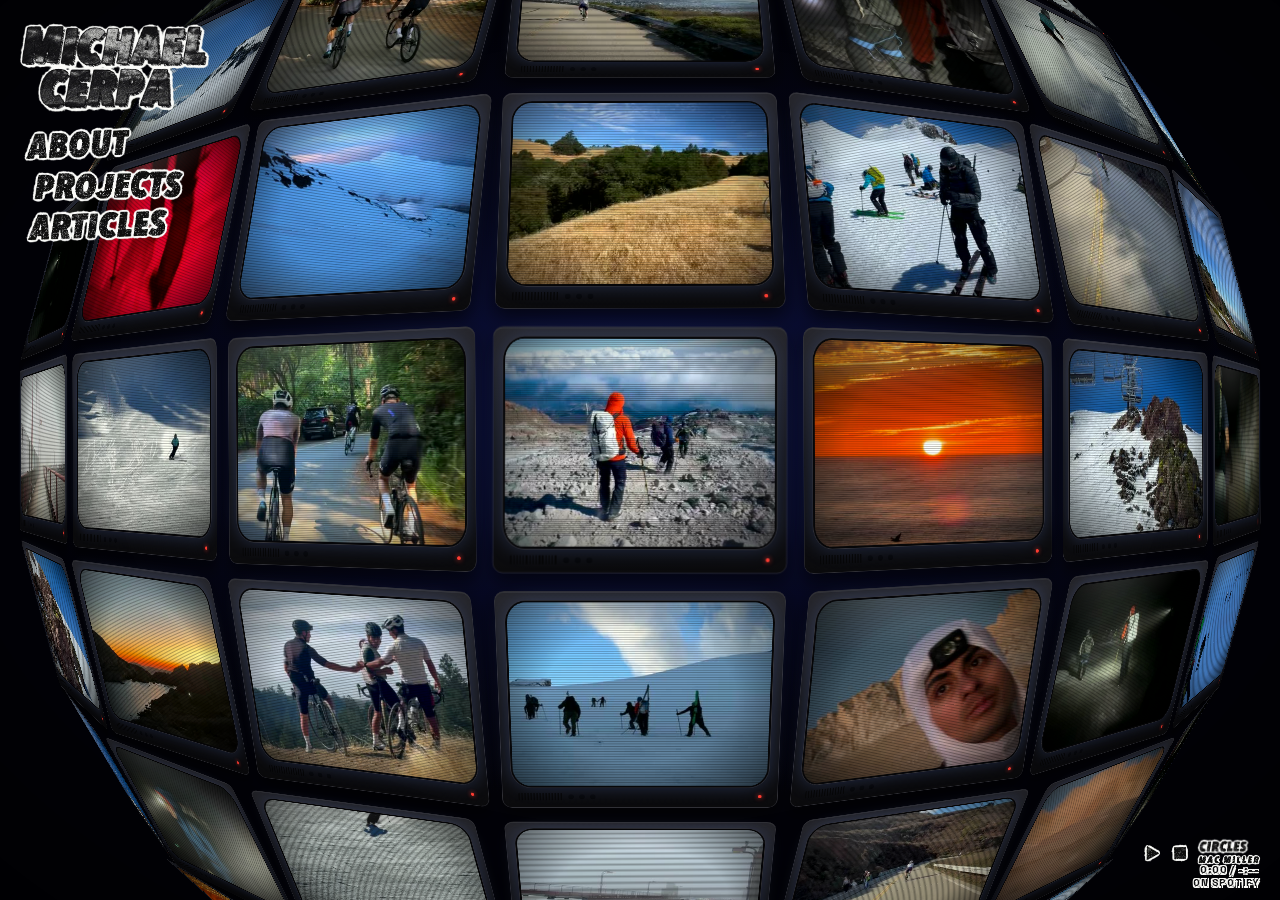
==== commit 1d77752c: "Globe: a true sphere, re-hung clips, whole globe on phones, Circles - wall.js: 51 screens on a real " ====
--- a/index.html
+++ b/index.html
@@ -30,7 +30,7 @@
 </head>
 <body>
 
-<!-- The wall of TVs. wall.js fills it with 49 screens, each playing one short silent clip. Decoration only. -->
+<!-- The globe of TVs. wall.js fills it with 51 screens, each playing one short silent clip. Decoration only. -->
 <div class="wall" id="wall" aria-hidden="true"></div>
 <div class="dim" aria-hidden="true"></div>
 <div class="shade" aria-hidden="true"></div>
@@ -98,7 +98,7 @@
   </button>
   <button type="button" class="player__btn" id="stop" aria-label="Stop"><img src="assets/art/stop.webp" alt="" width="106" height="106"></button>
   <div class="player__meta">
-    <b><img src="assets/art/track.webp" alt="DJ's Chord Organ" width="532" height="89"></b>
+    <b><img src="assets/art/track.webp" alt="Circles" width="239" height="89"></b>
     <span><img src="assets/art/artist.webp" alt="Mac Miller" width="263" height="58"></span>
   </div>
   <span class="player__time" id="time">0:00 / -:--</span>
--- a/styles.css
+++ b/styles.css
@@ -137,18 +137,16 @@
 
 /* ---------- phones ---------- */
 @media (max-width: 759px) {
-  /* A phone is tall and narrow, so the desktop wall would show as a flat grid: its curve is off the sides.
-     Here the wall bends twice as tightly from side to side (radius 540 instead of 1500) and keeps the gentle
-     curve top to bottom. You see a pillar of screens: one column facing you, one each side turning away. */
-  .tv { transform: scale(var(--s)) perspective(900px) translateZ(-1500px) rotateX(var(--b)) translateZ(960px) rotateY(var(--ap)) translateZ(540px) rotateZ(var(--z, 0deg)) scale(calc(var(--k, 1) * .78)); }
-  .tv[data-col="2"], .tv[data-col="3"] { display: none; }
-  /* no blurred shadows or glows on 49 sets; they cost more than they show at this size */
+  /* A phone shows the whole globe, floating between the name and the music player.
+     No blurred shadows or glows on the sets; they cost more than they show at this size. */
   .set { box-shadow: inset 0 2px 0 rgb(255 255 255 / .07); }
   .tube { box-shadow: 0 0 0 3px #060608, 0 0 0 4px #34343a; }
-  /* the name and the three words sit in one strip across the top, on black, so they cover no screen */
+  /* the name and the three words sit in one strip across the top, above the globe */
   .hud { display: flex; align-items: center; justify-content: space-between; gap: 6px; inset: 0 0 auto 0; padding: 6px 8px 0 6px; }
-  .shade::before { background: linear-gradient(180deg, var(--night) 0, rgb(2 2 8 / .95) 62px, rgb(2 2 8 / 0) 104px); }
-  .shade::after { background: linear-gradient(180deg, rgb(2 2 8 / 0) calc(100% - 96px), rgb(2 2 8 / .95) calc(100% - 56px), var(--night) 100%); }
+  /* shading on the globe itself: it darkens toward its rim, like a lit ball */
+  .shade { background: radial-gradient(circle at 50% 50%, transparent calc(var(--gr, 240px) * .5), rgb(0 0 0 / .62) calc(var(--gr, 240px) * .99), transparent var(--gr, 240px)); }
+  /* a blue glow behind it */
+  body { background: var(--night) radial-gradient(circle at 50% 50%, rgb(46 66 220 / .55) 0, rgb(30 44 170 / .4) calc(var(--gr, 240px) * .98), rgb(16 24 110 / .16) calc(var(--gr, 240px) * 1.18), transparent calc(var(--gr, 240px) * 1.5)); }
   .id { margin: 0; flex: none; }
   .id img { height: 58px; }
   .menu { display: flex; align-items: center; margin: 0; flex: none; }
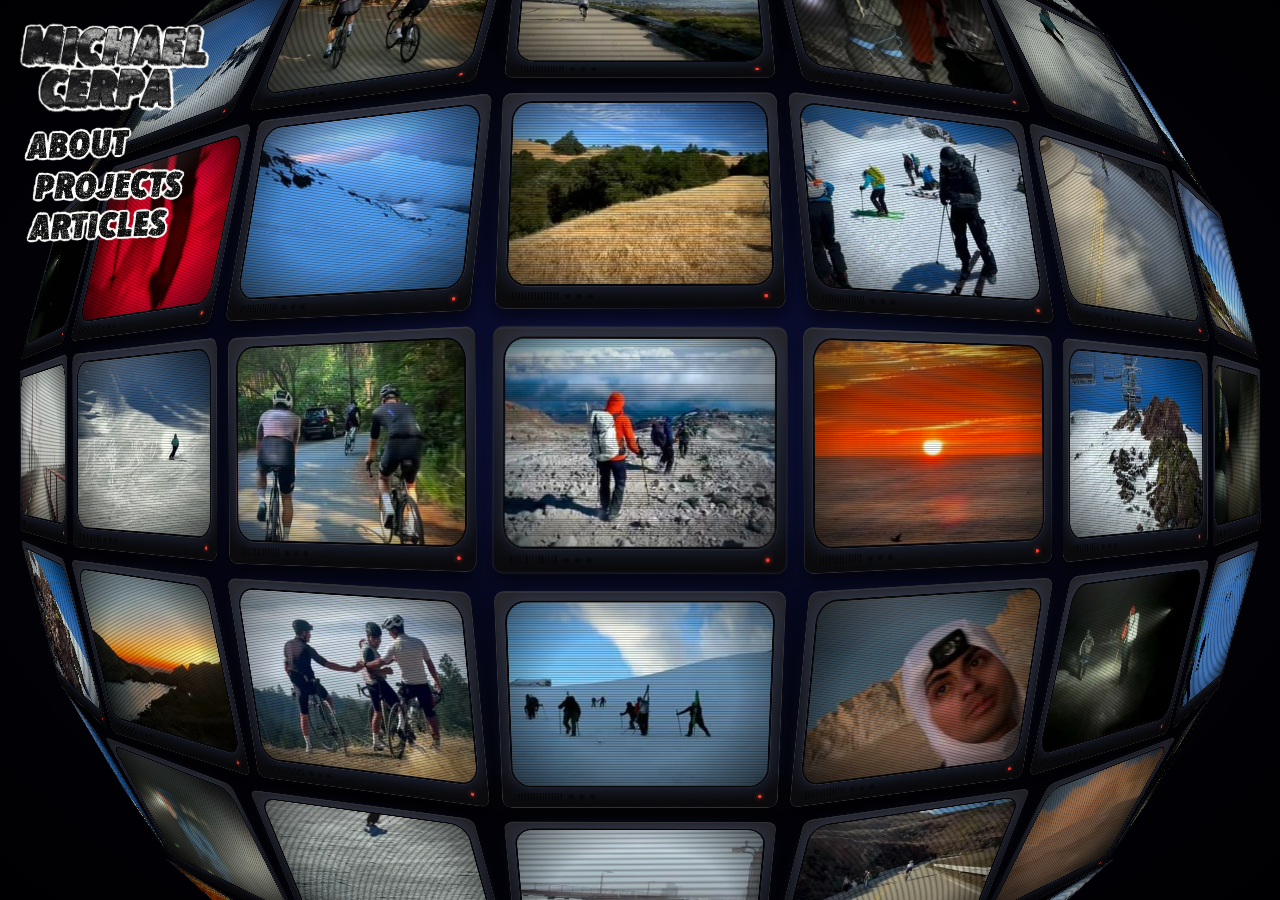
==== commit cccbb537: "Faster first load; music plays a local file only - one picture holds every still frame (1 request in" ====
--- a/index.html
+++ b/index.html
@@ -25,6 +25,8 @@
 
   <link rel="preload" href="fonts/SpaceGrotesk-var.woff2" as="font" type="font/woff2" crossorigin>
   <link rel="preload" href="assets/art/name.webp" as="image">
+  <link rel="preload" href="assets/tv/posters.jpg" as="image" media="(min-width: 760px)">
+  <link rel="preload" href="assets/tv/posters-s.jpg" as="image" media="(max-width: 759px)">
   <link rel="stylesheet" href="styles.css">
   <script>document.documentElement.className = 'js';</script>
 </head>
@@ -38,7 +40,7 @@
 
 <!-- The lettering is ink artwork (drawn from my own photos). The real words are in each image's alt text. -->
 <header class="hud">
-  <h1 class="id"><a href="#" data-home><img src="assets/art/name.webp" alt="Michael Cerpa" width="1288" height="690"></a></h1>
+  <h1 class="id"><a href="#" data-home><img src="assets/art/name.webp" alt="Michael Cerpa" width="485" height="260"></a></h1>
   <nav class="menu" aria-label="Sections">
     <a href="#about" data-go="about"><img src="assets/art/menu-about.webp" alt="About" width="350" height="141"></a>
     <a href="#projects" data-go="projects"><img src="assets/art/menu-projects.webp" alt="Projects" width="491" height="141"></a>
@@ -48,12 +50,12 @@
 
 <!-- The three pages. Each opens as one sheet of drawing paper with the inked mountain on it. -->
 <main id="panel" class="panel sheet">
-  <button type="button" class="panel__close" aria-label="Close"><img src="assets/art/close.webp" alt="" width="79" height="104"></button>
+  <button type="button" class="panel__close" aria-label="Close"><img loading="lazy" src="assets/art/close.webp" alt="" width="79" height="104"></button>
   <div class="mt" aria-hidden="true"><img class="mt__peak" src="assets/art/peak-sheet.webp" alt="" width="960" height="1280" loading="lazy"></div>
 
   <div class="panel__scroll">
     <section id="about" data-panel="about">
-      <p class="hi"><img src="assets/art/hi.webp" alt="Hi, I'm Michael." width="915" height="173"></p>
+      <p class="hi"><img loading="lazy" src="assets/art/hi.webp" alt="Hi, I'm Michael." width="915" height="173"></p>
       <p>I'm a product manager at Pallet. We build AI agents for companies that make and move things.</p>
       <p>Off the clock, usually at altitude.</p>
       <p class="reach">
@@ -63,43 +65,43 @@
     </section>
 
     <section id="projects" data-panel="projects">
-      <h2><img src="assets/art/h-projects.webp" alt="Projects" width="707" height="216"></h2>
+      <h2><img loading="lazy" src="assets/art/h-projects.webp" alt="Projects" width="707" height="216"></h2>
       <div class="proj">
-        <a class="proj__name" href="/granite/"><img src="assets/art/p-granite.webp" alt="Granite" width="394" height="124"></a>
+        <a class="proj__name" href="/granite/"><img loading="lazy" src="assets/art/p-granite.webp" alt="Granite" width="394" height="124"></a>
         <p>An architecture for AI in spaces where a wrong answer is worse than no answer.</p>
       </div>
       <div class="proj">
-        <a class="proj__name" href="/strata/"><img src="assets/art/p-strata.webp" alt="Strata" width="348" height="124"></a>
+        <a class="proj__name" href="/strata/"><img loading="lazy" src="assets/art/p-strata.webp" alt="Strata" width="348" height="124"></a>
         <p>It reads the mess, writes the structured record, and asks a human only when it isn't sure.</p>
       </div>
       <div class="proj">
-        <a class="proj__name" href="/cairn/"><img src="assets/art/p-cairn.webp" alt="Cairn" width="296" height="124"></a>
+        <a class="proj__name" href="/cairn/"><img loading="lazy" src="assets/art/p-cairn.webp" alt="Cairn" width="296" height="124"></a>
         <p>Sierra trip planning. This one tells you whether you can still get a permit.</p>
       </div>
       <div class="proj">
-        <a class="proj__name" href="/bus/"><img src="assets/art/p-commute.webp" alt="Commute" width="456" height="124"></a>
+        <a class="proj__name" href="/bus/"><img loading="lazy" src="assets/art/p-commute.webp" alt="Commute" width="456" height="124"></a>
         <p>Live trackers for my commutes: <a href="/bus/">Golden Gate Transit</a> and <a href="/presidio/">Presidio GO</a>.</p>
       </div>
     </section>
 
     <section id="articles" data-panel="articles">
-      <h2><img src="assets/art/h-articles.webp" alt="Articles" width="662" height="216"></h2>
+      <h2><img loading="lazy" src="assets/art/h-articles.webp" alt="Articles" width="662" height="216"></h2>
       <!-- Articles go here, newest first. Until the first one exists this line stays. -->
       <p>Nothing yet.</p>
     </section>
   </div>
 </main>
 
-<!-- Music. Stays hidden unless there is something to play (see site.js). It never starts by itself. -->
+<!-- Music. Hidden until a song file exists at assets/audio/track.mp3 (see site.js). It never starts by itself. -->
 <aside class="player" id="player" aria-label="Music" hidden>
   <button type="button" class="player__btn" id="pp" aria-label="Play">
-    <img class="ic-play" src="assets/art/play.webp" alt="" width="106" height="106">
-    <img class="ic-pause" src="assets/art/pause.webp" alt="" width="106" height="106">
+    <img loading="lazy" class="ic-play" src="assets/art/play.webp" alt="" width="106" height="106">
+    <img loading="lazy" class="ic-pause" src="assets/art/pause.webp" alt="" width="106" height="106">
   </button>
-  <button type="button" class="player__btn" id="stop" aria-label="Stop"><img src="assets/art/stop.webp" alt="" width="106" height="106"></button>
+  <button type="button" class="player__btn" id="stop" aria-label="Stop"><img loading="lazy" src="assets/art/stop.webp" alt="" width="106" height="106"></button>
   <div class="player__meta">
-    <b><img src="assets/art/track.webp" alt="Circles" width="239" height="89"></b>
-    <span><img src="assets/art/artist.webp" alt="Mac Miller" width="263" height="58"></span>
+    <b><img loading="lazy" src="assets/art/track.webp" alt="Circles" width="239" height="89"></b>
+    <span><img loading="lazy" src="assets/art/artist.webp" alt="Mac Miller" width="263" height="58"></span>
   </div>
   <span class="player__time" id="time">0:00 / -:--</span>
 </aside>
--- a/styles.css
+++ b/styles.css
@@ -40,7 +40,7 @@
 .set { position: absolute; inset: 6px; display: flex; flex-direction: column; padding: 18px 18px 0; border: 1px solid #303036; border-radius: 16px;
   background: linear-gradient(180deg, #26262b 0%, #141417 55%, #0a0a0c 100%);
   box-shadow: inset 0 2px 0 rgb(255 255 255 / .07), 0 14px 30px rgb(0 0 0 / .6); }
-.tube { position: relative; flex: 1; min-height: 0; border-radius: 30px / 34px; overflow: hidden; background: #050508 center / cover no-repeat;
+.tube { position: relative; flex: 1; min-height: 0; border-radius: 30px / 34px; overflow: hidden; background: #050508 var(--posters) no-repeat; background-size: 900% 600%;   /* one picture holds every still: 9 across, 6 down */
   box-shadow: 0 0 0 3px #060608, 0 0 0 4px #34343a, 0 0 34px rgb(110 150 255 / .28); }
 .tube video { position: absolute; inset: 0; width: 100%; height: 100%; object-fit: cover; display: block; }
 /* glass: a soft highlight, scan lines, dark corners. One static layer per screen. */
@@ -90,12 +90,8 @@
 .player__meta b img { height: 21px; width: auto; }
 .player__meta span { display: block; margin-top: -5px; }
 .player__meta span img { height: 15px; width: auto; }
-.player__time, .player__via { grid-row: 2; margin-top: -3px; font: 700 10.5px/1 var(--f-body); letter-spacing: .04em; white-space: nowrap; font-variant-numeric: tabular-nums; color: var(--ink); text-shadow: var(--halo); }
+.player__time { grid-row: 2; margin-top: -3px; font: 700 10.5px/1 var(--f-body); letter-spacing: .04em; white-space: nowrap; font-variant-numeric: tabular-nums; color: var(--ink); text-shadow: var(--halo); }
 .player__time { grid-column: 3; justify-self: end; margin-right: 5px; }
-.player__via { grid-column: 1 / -1; grid-row: 3; justify-self: end; margin: 3px 5px 0 0; text-decoration: none; text-transform: uppercase; font-size: 9.5px; letter-spacing: .08em; }
-.player__via:hover { text-decoration: underline; }
-/* Spotify's own player: inside the page but out of sight (it will not start if it is moved off screen) */
-.player__embed { position: fixed; right: 0; bottom: 0; width: 320px; height: 152px; opacity: 0; pointer-events: none; z-index: -1; }
 
 /* ---------- the three pages: one sheet of drawing paper with the inked mountain on it ---------- */
 .panel { --mh: 92vh; position: fixed; z-index: 20; top: 4vh; bottom: 4vh; right: 3vw; width: min(1000px, 68vw); overflow: hidden; overflow: clip; color: var(--ink);
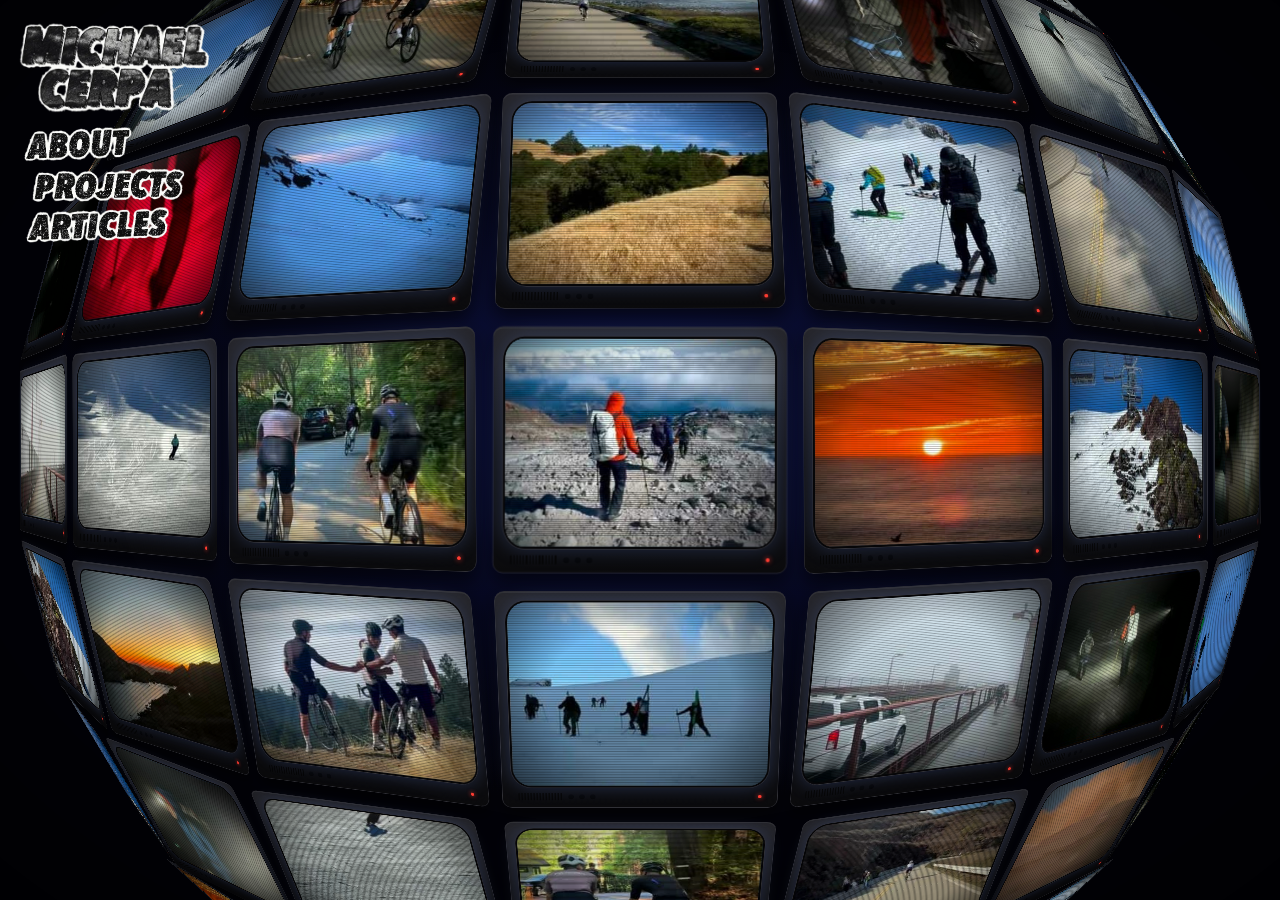
==== commit 81751afa: "Copy: home page and commute pages in plain words Applied from copy-handoff-2026-11-22.md: literal fi" ====
--- a/index.html
+++ b/index.html
@@ -4,7 +4,7 @@
   <meta charset="utf-8">
   <meta name="viewport" content="width=device-width, initial-scale=1, viewport-fit=cover">
   <title>Michael Cerpa</title>
-  <meta name="description" content="I'm a product manager at Pallet. We build AI agents for companies that make and move things.">
+  <meta name="description" content="I'm a product manager at Pallet. We build AI agents for manufacturers, distributors and logistics companies.">
   <meta name="theme-color" content="#020208">
 
   <link rel="icon" type="image/png" sizes="48x48" href="favicon.png">
@@ -13,14 +13,14 @@
   <meta property="og:type" content="website">
   <meta property="og:site_name" content="Michael Cerpa">
   <meta property="og:title" content="Michael Cerpa">
-  <meta property="og:description" content="I'm a product manager at Pallet. We build AI agents for companies that make and move things.">
+  <meta property="og:description" content="I'm a product manager at Pallet. We build AI agents for manufacturers, distributors and logistics companies.">
   <meta property="og:url" content="https://mcerpa.com/">
   <meta property="og:image" content="https://mcerpa.com/og.jpg">
   <meta property="og:image:width" content="1200">
   <meta property="og:image:height" content="630">
   <meta name="twitter:card" content="summary_large_image">
   <meta name="twitter:title" content="Michael Cerpa">
-  <meta name="twitter:description" content="I'm a product manager at Pallet. We build AI agents for companies that make and move things.">
+  <meta name="twitter:description" content="I'm a product manager at Pallet. We build AI agents for manufacturers, distributors and logistics companies.">
   <meta name="twitter:image" content="https://mcerpa.com/og.jpg">
 
   <link rel="preload" href="fonts/SpaceGrotesk-var.woff2" as="font" type="font/woff2" crossorigin>
@@ -56,8 +56,8 @@
   <div class="panel__scroll">
     <section id="about" data-panel="about">
       <p class="hi"><img loading="lazy" src="assets/art/hi.webp" alt="Hi, I'm Michael." width="915" height="173"></p>
-      <p>I'm a product manager at Pallet. We build AI agents for companies that make and move things.</p>
-      <p>Off the clock, usually at altitude.</p>
+      <p>I'm a product manager at Pallet. We build AI agents for manufacturers, distributors and logistics companies.</p>
+      <p>Outside of work I'm usually in the mountains.</p>
       <p class="reach">
         <a href="mailto:michael.cerp@gmail.com">michael.cerp@gmail.com</a>
         <a href="https://www.linkedin.com/in/michaelanthonycerpa/">LinkedIn</a>
@@ -68,19 +68,19 @@
       <h2><img loading="lazy" src="assets/art/h-projects.webp" alt="Projects" width="707" height="216"></h2>
       <div class="proj">
         <a class="proj__name" href="/granite/"><img loading="lazy" src="assets/art/p-granite.webp" alt="Granite" width="394" height="124"></a>
-        <p>An architecture for AI in spaces where a wrong answer is worse than no answer.</p>
+        <p>How I'd build an AI assistant for a bank. It answers when it's sure, asks when it isn't, and refuses instead of guessing.</p>
       </div>
       <div class="proj">
         <a class="proj__name" href="/strata/"><img loading="lazy" src="assets/art/p-strata.webp" alt="Strata" width="348" height="124"></a>
-        <p>It reads the mess, writes the structured record, and asks a human only when it isn't sure.</p>
+        <p>It reads messy emails, voicemails and scanned paper and turns them into clean records. A person only sees the ones it isn't sure about.</p>
       </div>
       <div class="proj">
         <a class="proj__name" href="/cairn/"><img loading="lazy" src="assets/art/p-cairn.webp" alt="Cairn" width="296" height="124"></a>
-        <p>Sierra trip planning. This one tells you whether you can still get a permit.</p>
+        <p>A trip planner for the Eastern Sierra. It shows live conditions and whether you can still get a permit.</p>
       </div>
       <div class="proj">
         <a class="proj__name" href="/bus/"><img loading="lazy" src="assets/art/p-commute.webp" alt="Commute" width="456" height="124"></a>
-        <p>Live trackers for my commutes: <a href="/bus/">Golden Gate Transit</a> and <a href="/presidio/">Presidio GO</a>.</p>
+        <p>Apple Maps kept getting my bus wrong, so I built my own trackers: <a href="/bus/">Golden Gate Transit</a> and <a href="/presidio/">Presidio GO</a>.</p>
       </div>
     </section>
 
--- a/styles.css
+++ b/styles.css
@@ -76,14 +76,13 @@
 .menu a:nth-child(1) { --r: -2.5deg; } .menu a:nth-child(2) { --r: -1deg; margin-left: 7px; } .menu a:nth-child(3) { --r: -2deg; margin-left: 2px; }
 /* hover or open: the word steps forward and an inked marker appears beside it */
 .menu a::after { content: ""; position: absolute; left: 100%; top: 50%; width: 26px; height: 26px; margin-top: -13px; background: url(assets/art/play.webp) center / contain no-repeat; opacity: 0; transform: scaleX(-1); transition: opacity .1s; }
-.menu a:hover, .menu a[aria-current="true"] { transform: rotate(0deg) translateX(5px) scale(1.07); }
-.menu a:hover::after, .menu a[aria-current="true"]::after { opacity: 1; }
+.menu a[aria-current="true"] { transform: rotate(0deg) translateX(5px) scale(1.07); }
+.menu a[aria-current="true"]::after { opacity: 1; }
 
 /* ---------- music player: tiny, bottom right. Play, stop, the title, the time. ---------- */
 .player { position: fixed; z-index: 25; right: 16px; bottom: 12px; display: grid; grid-template-columns: auto auto auto; align-items: center; }
 .player__btn { width: 28px; height: 28px; display: grid; place-items: center; padding: 0; border: 0; background: none; transition: transform .1s ease; }
 .player__btn img { width: 28px; height: 28px; }
-.player__btn:hover { transform: scale(1.18) rotate(-4deg); }
 .player__btn .ic-pause, .is-playing .player__btn .ic-play { display: none; }
 .is-playing .player__btn .ic-pause { display: block; }
 .player__meta { margin-left: 2px; display: grid; min-width: 0; }
@@ -114,18 +113,25 @@
 .sheet h2 img { height: 88px; width: auto; max-width: none; }
 /* links are words with an ink underline. On hover the ink floods the word. */
 .sheet a { color: var(--ink); text-decoration: underline; text-decoration-thickness: 2.5px; text-underline-offset: 4px; }
-.sheet a:hover { background: var(--ink); color: var(--paper); text-decoration: none; }
 .sheet .reach { margin-top: 30px; display: grid; gap: 8px; justify-items: start; }
 /* a project: its name in ink, then one line */
 .proj { margin: 0 0 20px; }
 .proj__name { display: inline-block; margin: 0 0 -6px -10px; transition: transform .12s ease; }
 .proj__name img { height: 58px; width: auto; max-width: none; }
-.sheet a.proj__name:hover { background: none; transform: translateX(8px) rotate(-1.5deg); }
 .proj p { margin: 0; max-width: 22em; font-size: 16.5px; }
 /* the close mark: an inked X */
 .panel__close { position: absolute; top: 20px; right: 26px; z-index: 2; width: 44px; height: 44px; display: grid; place-items: center; padding: 0; border: 0; background: none; transition: transform .12s ease; }
 .panel__close img { height: 34px; width: auto; }
-.panel__close:hover { transform: rotate(8deg) scale(1.15); }
+
+/* ---------- hover effects: only where there is a real pointer. A phone never sees them, so a link always follows on the first tap. ---------- */
+@media (hover: hover) and (pointer: fine) {
+  .menu a:hover { transform: rotate(0deg) translateX(5px) scale(1.07); }
+  .menu a:hover::after { opacity: 1; }
+  .sheet a:hover { background: var(--ink); color: var(--paper); text-decoration: none; }
+  .sheet a.proj__name:hover { background: none; transform: translateX(8px) rotate(-1.5deg); }
+  .player__btn:hover { transform: scale(1.18) rotate(-4deg); }
+  .panel__close:hover { transform: rotate(8deg) scale(1.15); }
+}
 
 /* ---------- without JavaScript: no wall, but everything is still readable ---------- */
 html:not(.js) .panel__close { display: none; }
@@ -149,19 +155,27 @@
   .menu a, .menu a:nth-child(n) { margin: 0; padding: 12px 1px; }
   .menu img { height: clamp(22px, 6.7vw, 30px); margin: 0; }
   .menu a::after { display: none; }
-  .menu a:hover, .menu a[aria-current="true"] { transform: rotate(0deg) translateY(3px); }   /* the open page's word drops a touch; no growing, the words are close together here */
+  .menu a[aria-current="true"] { transform: rotate(0deg) translateY(3px); }   /* the open page's word drops a touch; no growing, the words are close together here */
   .player { right: 8px; bottom: 8px; }
   .has-panel .player { visibility: hidden; }
+  /* no static flash and no dimming layer on phones: the sheet covers the globe anyway */
+  .flick, .dim { display: none; }
+  /* no tap highlight or leftover focus box on the menu words */
+  .hud a { -webkit-tap-highlight-color: transparent; }
+  .hud a:focus:not(:focus-visible) { outline: none; box-shadow: none; }
   /* the sheet fills the screen under the top strip. Words on top, mountain below. */
   .panel { --mh: calc((100vh - 74px) * .3); --mh: calc((100dvh - 74px) * .3); top: 74px; left: 0; right: 0; bottom: 0; width: auto; clip-path: none; filter: none; box-shadow: inset 0 4px 0 var(--ink); }
   body[data-open="about"] .panel { --mh: calc((100vh - 74px) * .5); --mh: calc((100dvh - 74px) * .5); }
-  .mt { right: -16%; bottom: -2%; height: var(--mh); }
-  .panel__scroll { width: 100%; height: auto; max-height: 100%; padding: 30px 22px 0; }
+  /* words first, then the mountain takes all the room that is left, shown whole and never cut off */
+  .panel { display: flex; flex-direction: column; }
+  .panel__scroll { order: 1; flex: 0 1 auto; width: 100%; height: auto; padding: 26px 22px 0; }
+  .mt { order: 2; position: relative; right: auto; bottom: auto; height: auto; aspect-ratio: auto; flex: 1 1 0; min-height: 120px; margin-top: 4px; }
+  .mt__peak { object-fit: contain; object-position: right bottom; }
   .sheet p { font-size: 17px; }
   .sheet .hi { margin: -8px 0 12px -14px; } .sheet .hi img { height: 62px; }
-  .sheet h2 { margin: -10px 0 4px -16px; } .sheet h2 img { height: 66px; }
+  .sheet h2 { margin: -10px 0 0 -16px; } .sheet h2 img { height: 58px; }
   .sheet .reach { margin-top: 18px; }
-  .proj { margin-bottom: 9px; } .proj__name img { height: 42px; } .proj p { font-size: 15.5px; line-height: 1.4; max-width: none; }
+  .proj { margin-bottom: 5px; } .proj__name img { height: 38px; } .proj p { font-size: 15px; line-height: 1.36; max-width: none; }
   .panel__close { top: 10px; right: 10px; }
 }
 
